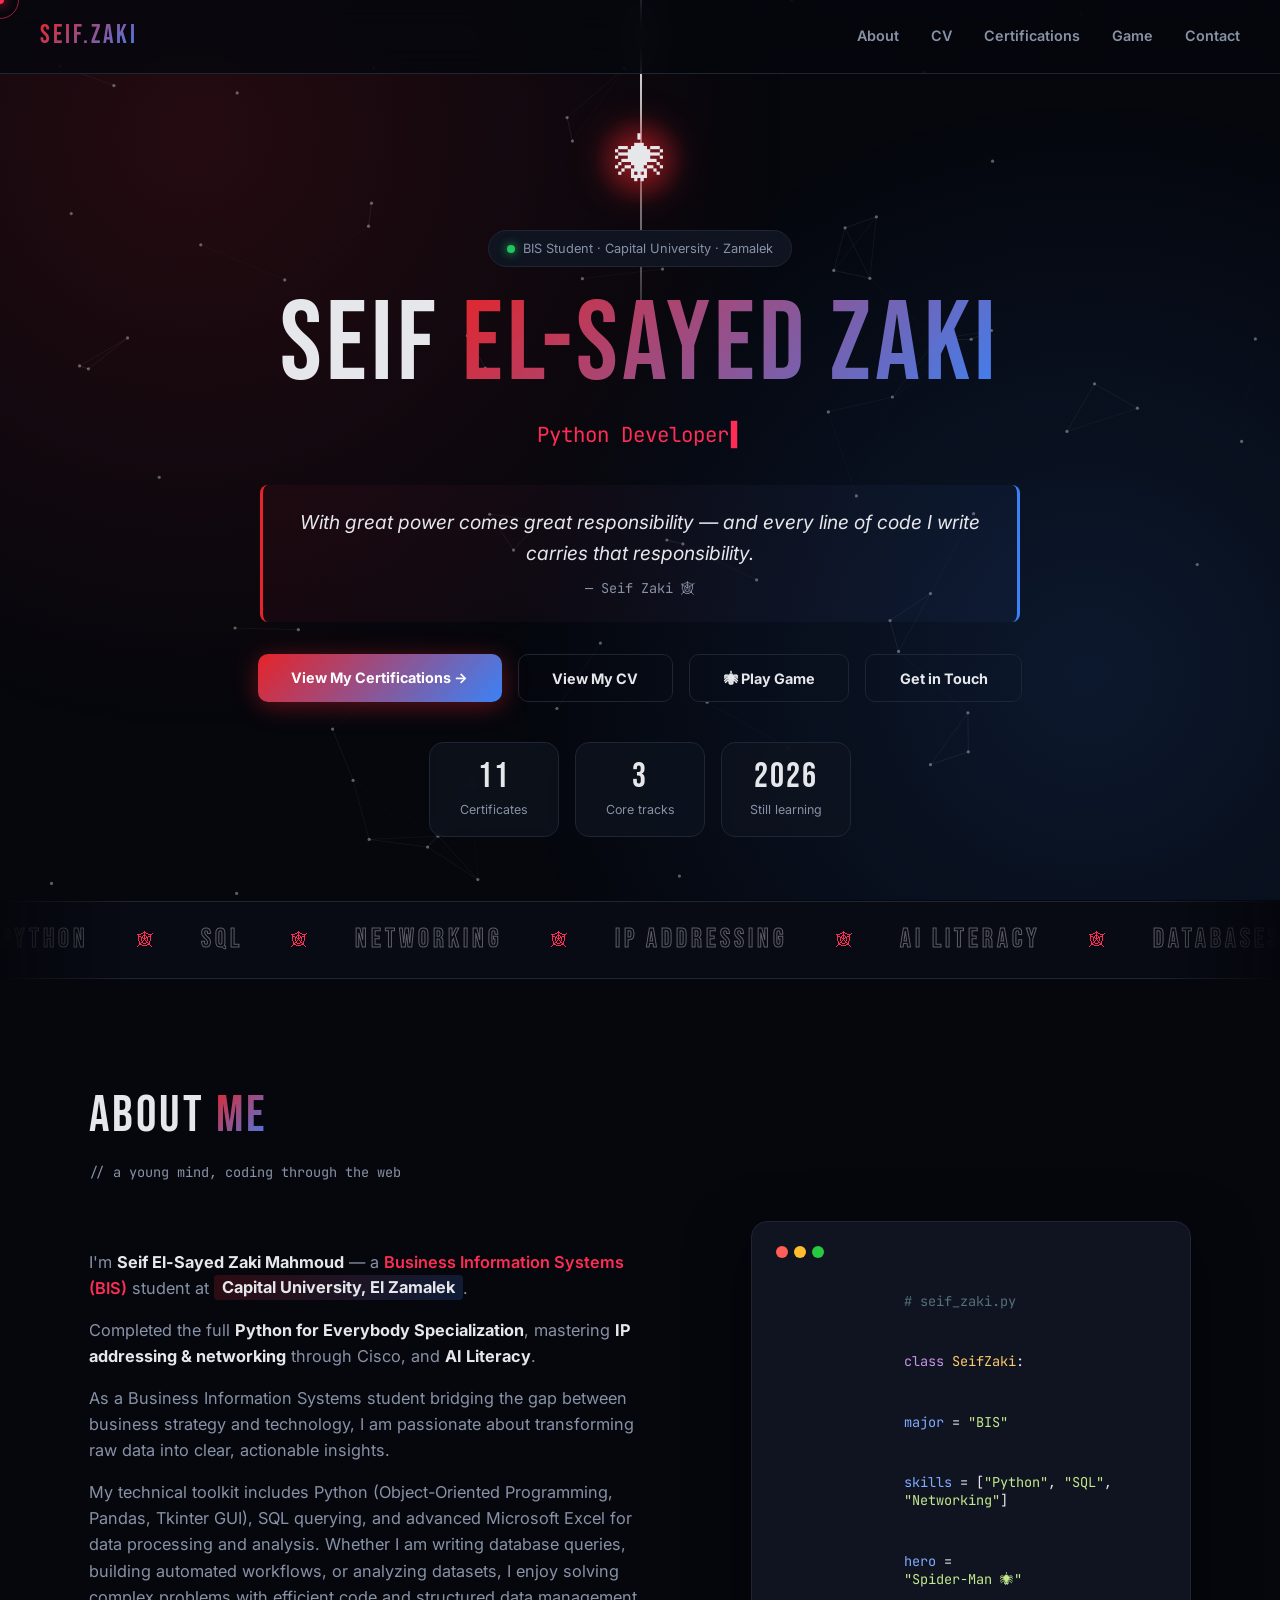
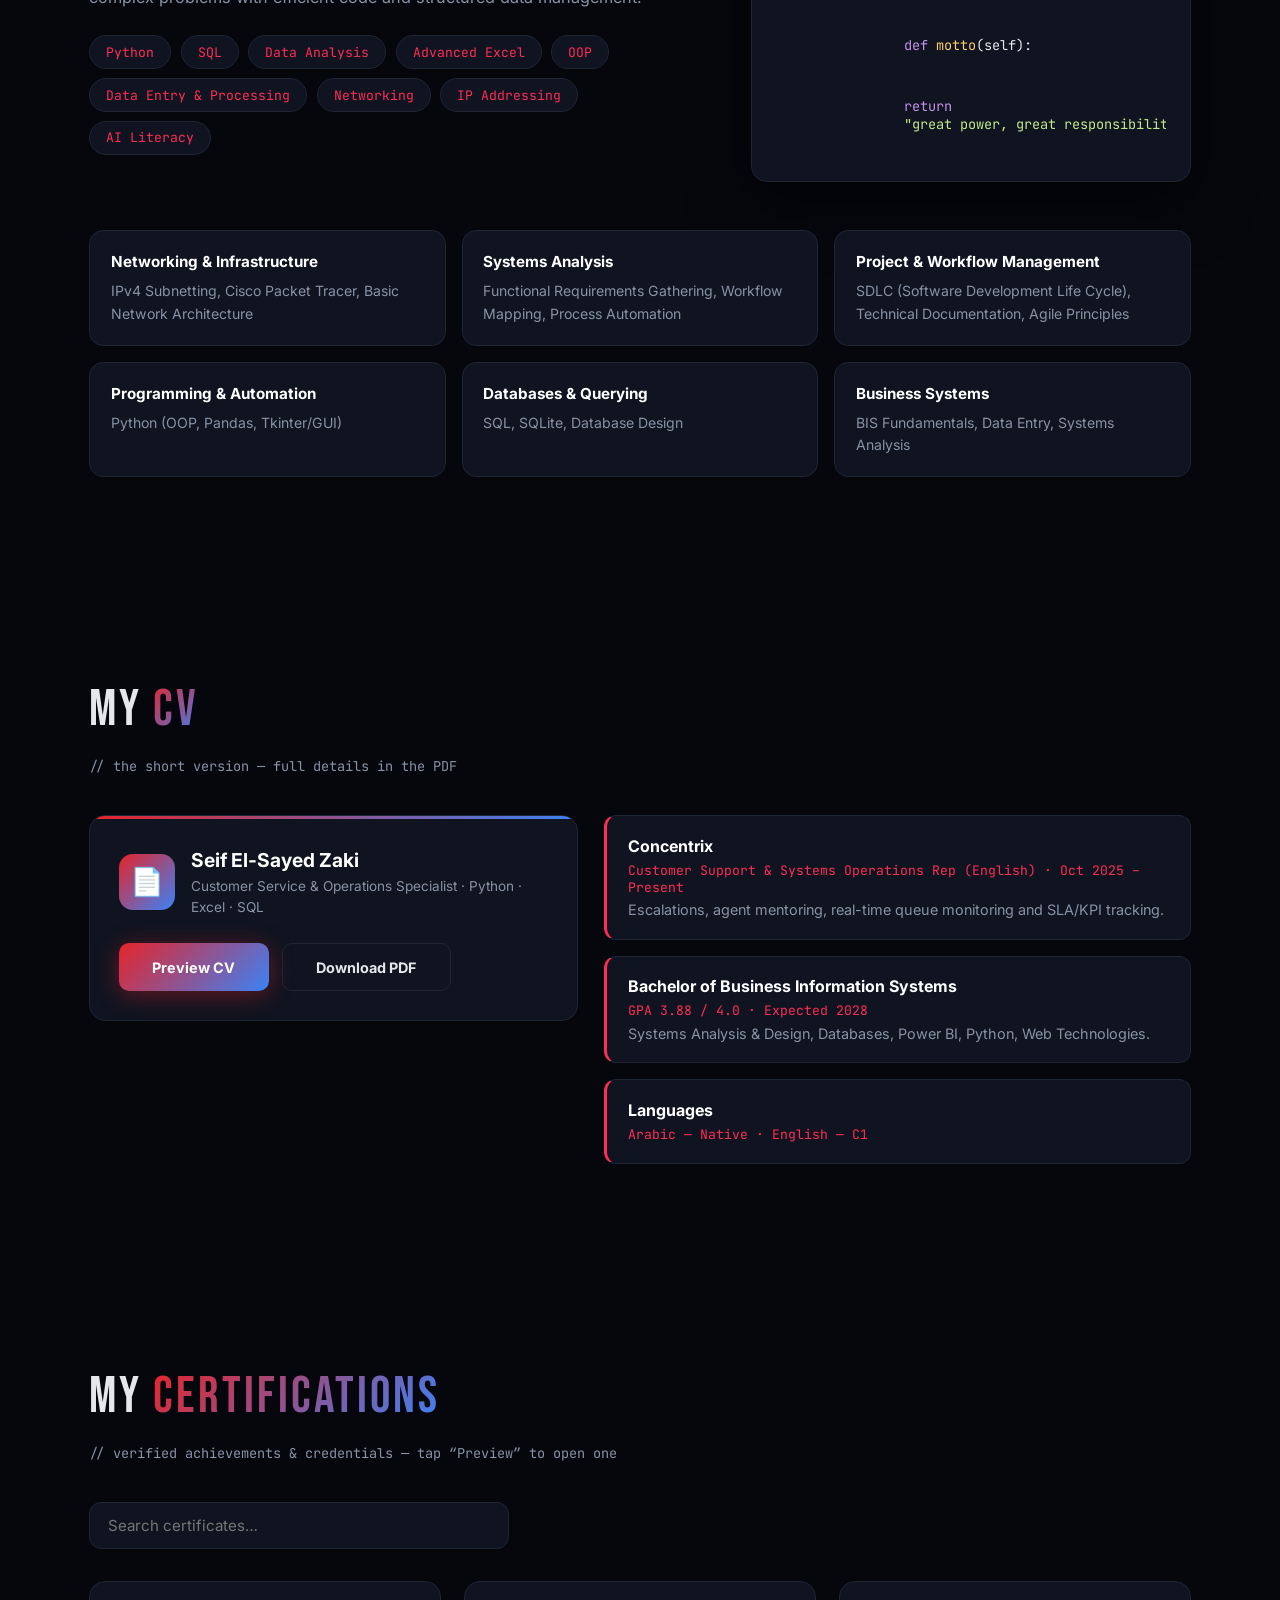
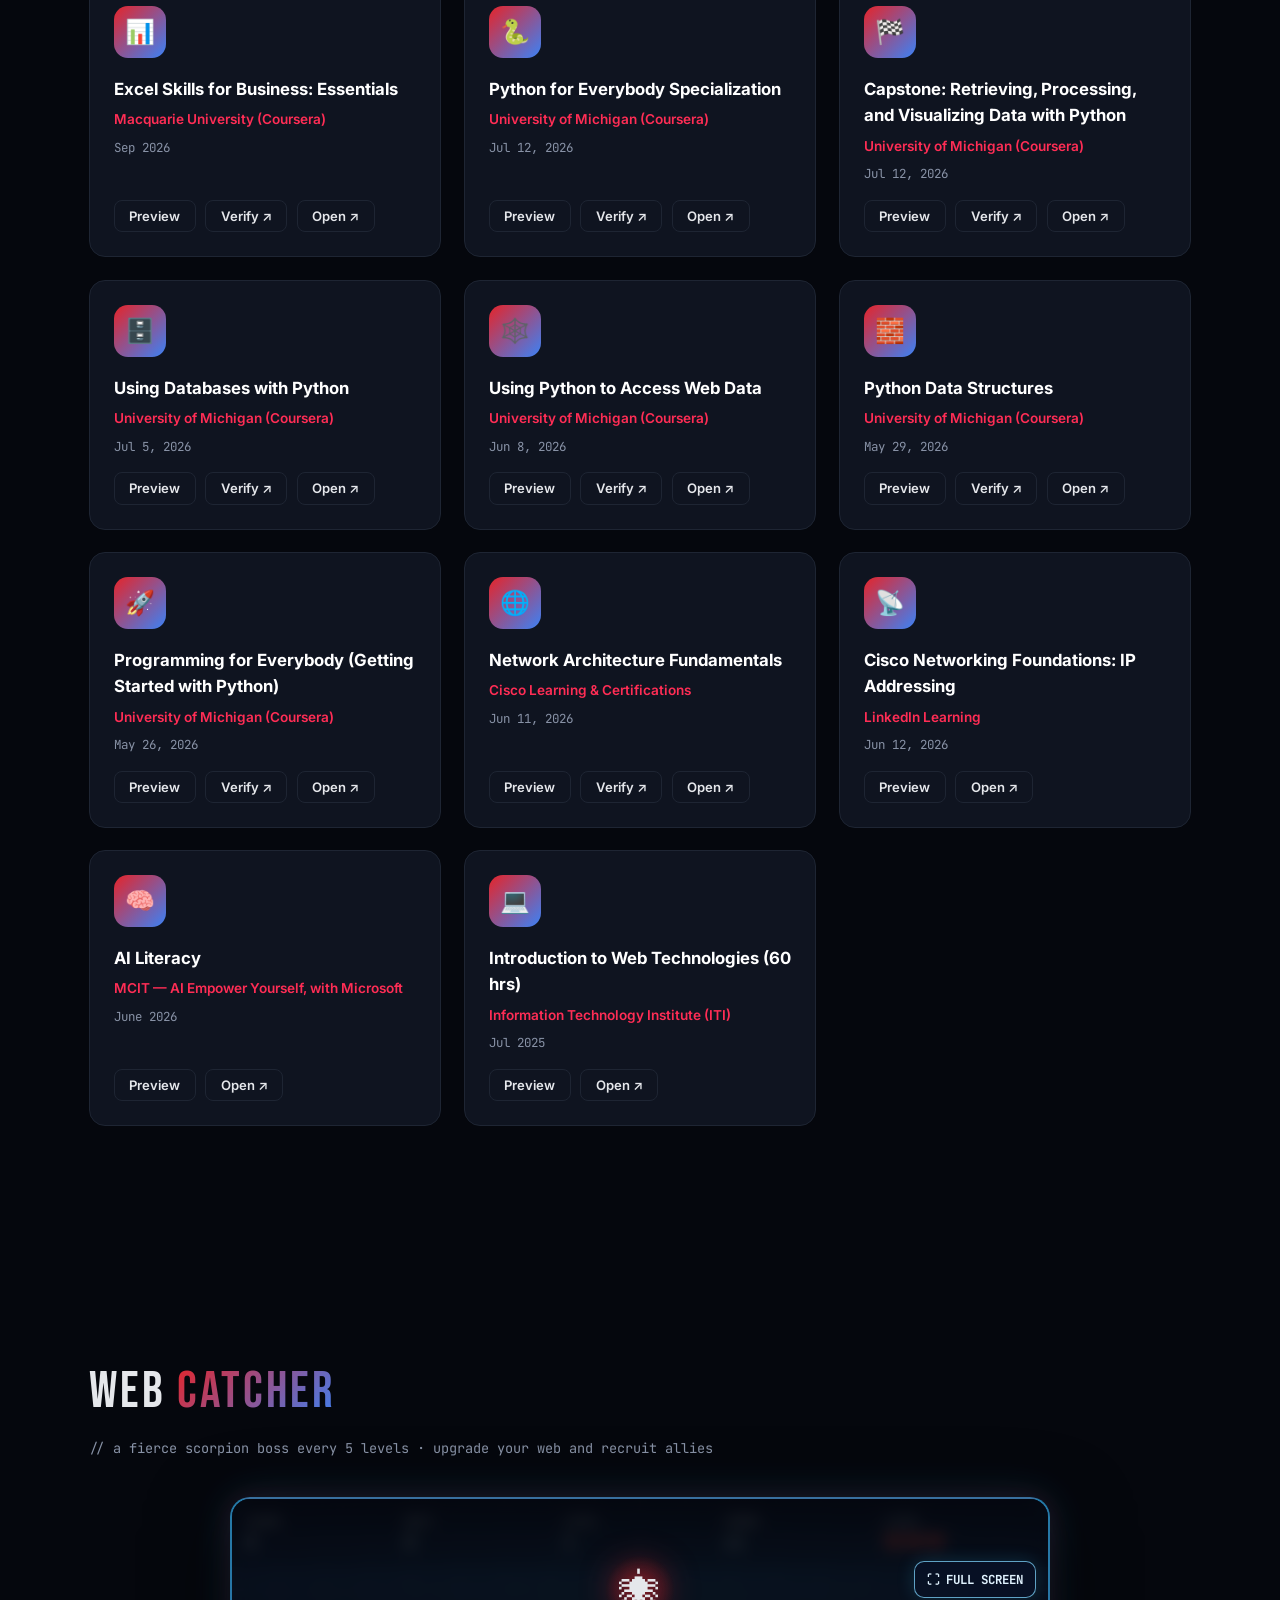
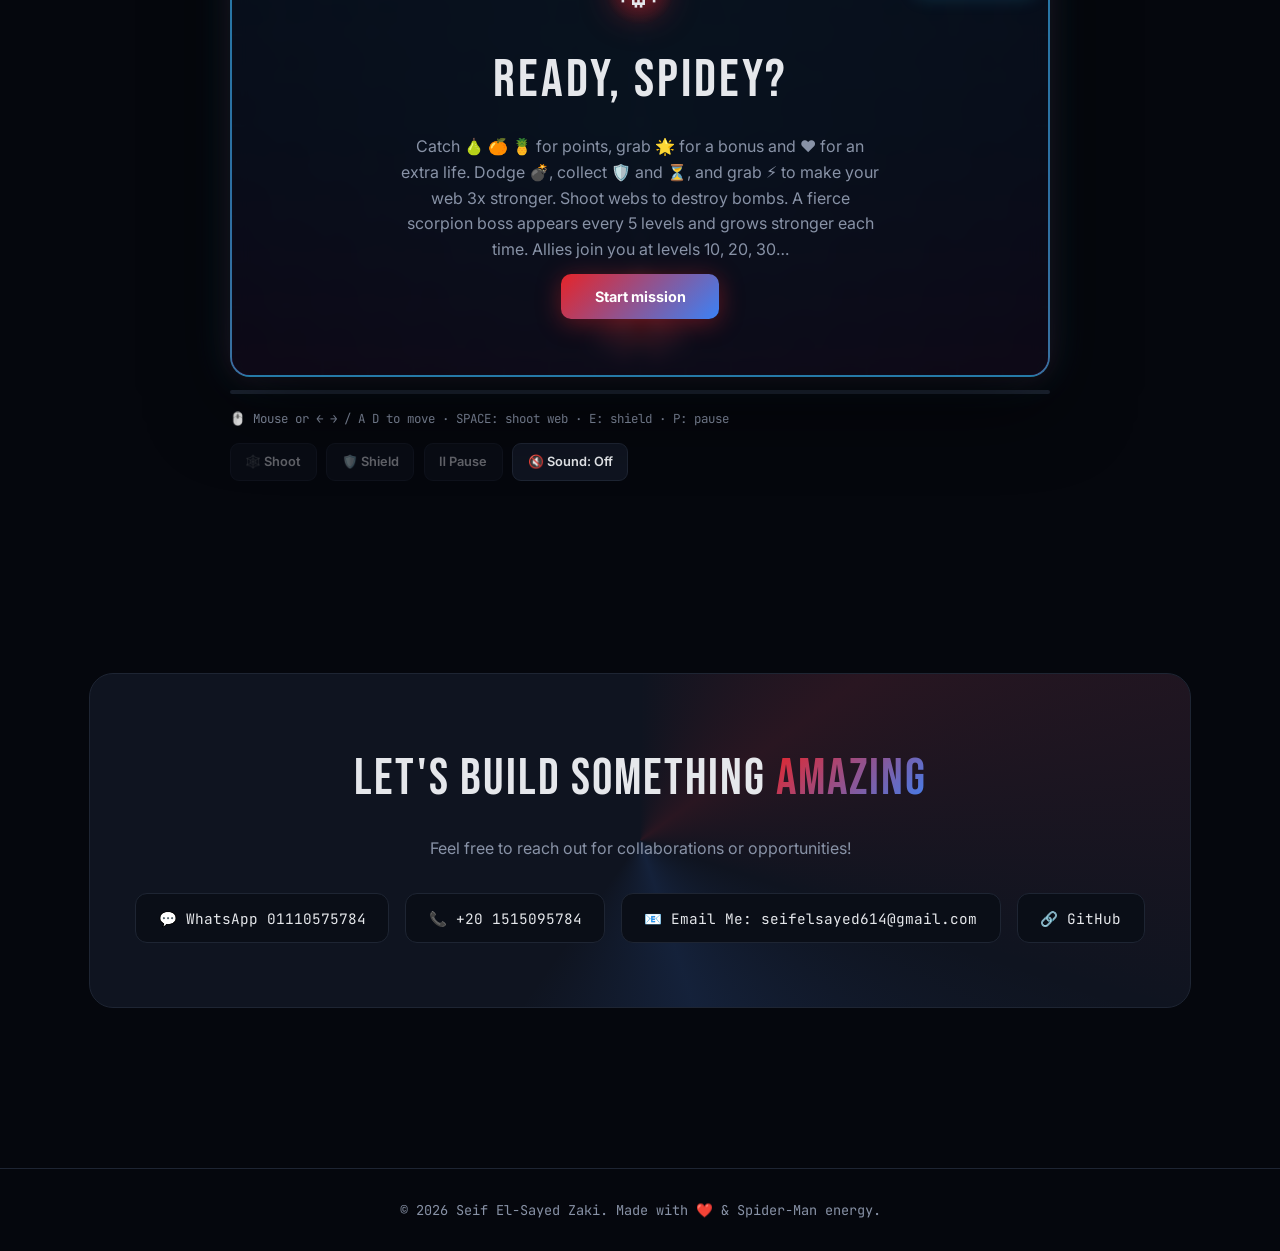
==== index.html @ afd1d849 "Add files via upload" ====
<!doctype html>
<html lang="en">
  <head>
    <meta charset="UTF-8" />
    <meta
      name="viewport"
      content="width=device-width, initial-scale=1, viewport-fit=cover"
    />
    <meta name="theme-color" content="#05070d" />
    <title>Seif Zaki — BIS Student | Python Developer | Spider-Man Fan</title>
    <meta
      name="description"
      content="Portfolio of Seif El-Sayed Zaki: Python, databases, networking and AI literacy."
    />
    <meta property="og:title" content="Seif El-Sayed Zaki — Portfolio" />
    <meta
      property="og:description"
      content="BIS student, Python developer and Spider-Man fan. Certificates, CV and a small web game."
    />
    <meta property="og:type" content="website" />
    <link
      rel="icon"
      href="data:image/svg+xml,%3Csvg xmlns='http://www.w3.org/2000/svg' viewBox='0 0 100 100'%3E%3Ctext y='.9em' font-size='90'%3E🕷️%3C/text%3E%3C/svg%3E"
    />

    <link rel="preconnect" href="https://fonts.googleapis.com" />
    <link rel="preconnect" href="https://fonts.gstatic.com" crossorigin />
    <link
      href="https://fonts.googleapis.com/css2?family=Inter:wght@300;400;600;800&family=JetBrains+Mono:wght@400;600&family=Bebas+Neue&display=swap"
      rel="stylesheet"
    />
    <link rel="stylesheet" href="style.css" />
  </head>
  <body>
    <div id="progress"></div>
    <div class="sense" id="sense"></div>
    <div class="cur-dot" id="curDot"></div>
    <div class="cur-ring" id="curRing"></div>
    <canvas id="shots" aria-hidden="true"></canvas>
    <canvas id="web" aria-hidden="true"></canvas>

    <nav id="nav">
      <a href="#home" class="logo">SEIF.ZAKI</a>
      <button
        class="nav-toggle"
        id="navToggle"
        type="button"
        aria-label="Open menu"
        aria-expanded="false"
        aria-controls="navLinks"
      >
        <span></span><span></span><span></span>
      </button>
      <ul id="navLinks">
        <li><a href="#about">About</a></li>
        <li><a href="#cv">CV</a></li>
        <li><a href="#certs">Certifications</a></li>
        <li><a href="#game">Game</a></li>
        <li><a href="#contact">Contact</a></li>
      </ul>
    </nav>

    <header class="hero" id="home">
      <div class="strand"></div>
      <div class="emblem" id="heroEmblem" aria-hidden="true">🕷</div>
      <div class="badge">
        <span class="dot"></span> BIS Student · Capital University · Zamalek
      </div>
      <h1>
        <span class="name">SEIF</span> <span class="grad">EL-SAYED ZAKI</span>
      </h1>
      <div
        class="typing"
        id="typing"
        aria-label="Python Developer, BIS Student, Networking Enthusiast, Spider-Man Fan"
      ></div>
      <div class="quote-box">
        <p>
          With great power comes great responsibility — and every line of code I
          write carries that responsibility.
        </p>
        <div class="author">— Seif Zaki 🕸</div>
      </div>
      <div class="cta-group">
        <a href="#certs" class="btn btn-primary">View My Certifications →</a>
        <a href="#cv" class="btn btn-ghost">View My CV</a>
        <a href="#game" class="btn btn-ghost">🕷 Play Game</a>
        <a href="#contact" class="btn btn-ghost">Get in Touch</a>
      </div>
      <div class="stats">
        <div class="stat">
          <b data-count="0" id="certCount">0</b><span>Certificates</span>
        </div>
        <div class="stat"><b data-count="3">0</b><span>Core tracks</span></div>
        <div class="stat">
          <b data-count="2026">0</b><span>Still learning</span>
        </div>
      </div>
    </header>

    <div class="marquee" aria-hidden="true">
      <div class="track" id="track"></div>
    </div>

    <section id="about">
      <div class="reveal">
        <h2 class="section-title">About <span class="grad">Me</span></h2>
        <p class="section-sub">// a young mind, coding through the web</p>

        <div class="about-grid">
          <div class="about-text">
            <p>
              I'm <strong>Seif El-Sayed Zaki Mahmoud</strong> — a
              <span class="highlight">Business Information Systems (BIS)</span>
              student at
              <span class="uni">Capital University, El Zamalek</span>.
            </p>
            <p>
              Completed the full
              <strong>Python for Everybody Specialization</strong>, mastering
              <strong>IP addressing &amp; networking</strong> through Cisco, and
              <strong>AI Literacy</strong>.
            </p>
            <p>
              As a Business Information Systems student bridging the gap between
              business strategy and technology, I am passionate about
              transforming raw data into clear, actionable insights.
            </p>
            <p>
              My technical toolkit includes Python (Object-Oriented Programming,
              Pandas, Tkinter GUI), SQL querying, and advanced Microsoft Excel
              for data processing and analysis. Whether I am writing database
              queries, building automated workflows, or analyzing datasets, I
              enjoy solving complex problems with efficient code and structured
              data management.
            </p>
            <div class="skills">
              <span class="skill">Python</span>
              <span class="skill">SQL</span>
              <span class="skill">Data Analysis</span>
              <span class="skill">Advanced Excel</span>
              <span class="skill">OOP</span>
              <span class="skill">Data Entry &amp; Processing</span>
              <span class="skill">Networking</span>
              <span class="skill">IP Addressing</span>
              <span class="skill">AI Literacy</span>
            </div>
          </div>

          <div>
            <div class="code-card" id="tilt">
              <div class="code-dots">
                <span></span><span></span><span></span>
              </div>
              <div class="code-line">
                <span class="cm"># seif_zaki.py</span>
              </div>
              <div class="code-line">
                <span class="kw">class</span> <span class="fn">SeifZaki</span>:
              </div>
              <div class="code-line">
                <span class="var">major</span> = <span class="str">"BIS"</span>
              </div>
              <div class="code-line">
                <span class="var">skills</span> = [<span class="str"
                  >"Python"</span
                >, <span class="str">"SQL"</span>,
                <span class="str">"Networking"</span>]
              </div>
              <div class="code-line">
                <span class="var">hero</span> =
                <span class="str">"Spider-Man 🕷"</span>
              </div>
              <div class="code-line"></div>
              <div class="code-line">
                <span class="kw">def</span> <span class="fn">motto</span>(self):
              </div>
              <div class="code-line">
                <span class="kw">return</span>
                <span class="str">"great power, great responsibility"</span>
              </div>
            </div>
          </div>
        </div>

        <div class="skill-groups">
          <div class="skill-group">
            <h3>Networking &amp; Infrastructure</h3>
            <p>
              IPv4 Subnetting, Cisco Packet Tracer, Basic Network Architecture
            </p>
          </div>
          <div class="skill-group">
            <h3>Systems Analysis</h3>
            <p>
              Functional Requirements Gathering, Workflow Mapping, Process
              Automation
            </p>
          </div>
          <div class="skill-group">
            <h3>Project &amp; Workflow Management</h3>
            <p>
              SDLC (Software Development Life Cycle), Technical Documentation,
              Agile Principles
            </p>
          </div>
          <div class="skill-group">
            <h3>Programming &amp; Automation</h3>
            <p>Python (OOP, Pandas, Tkinter/GUI)</p>
          </div>
          <div class="skill-group">
            <h3>Databases &amp; Querying</h3>
            <p>SQL, SQLite, Database Design</p>
          </div>
          <div class="skill-group">
            <h3>Business Systems</h3>
            <p>BIS Fundamentals, Data Entry, Systems Analysis</p>
          </div>
        </div>
      </div>
    </section>

    <section id="cv">
      <div class="reveal">
        <h2 class="section-title">My <span class="grad">CV</span></h2>
        <p class="section-sub">
          // the short version — full details in the PDF
        </p>
        <div class="cv-grid">
          <div class="cv-card">
            <div class="cv-head">
              <span class="cv-ico">📄</span>
              <div>
                <h3>Seif El-Sayed Zaki</h3>
                <p>
                  Customer Service &amp; Operations Specialist · Python · Excel
                  · SQL
                </p>
              </div>
            </div>
            <div class="cv-actions">
              <button
                class="btn btn-primary"
                type="button"
                data-drive="1G-Sc3h9OS6PIPX37xf4R1WfteKg2YPDD"
                data-title="Seif El-Sayed Zaki — CV"
              >
                Preview CV
              </button>
              <a
                class="btn btn-ghost"
                href="https://drive.google.com/uc?export=download&amp;id=1G-Sc3h9OS6PIPX37xf4R1WfteKg2YPDD"
                rel="noopener"
                >Download PDF</a
              >
            </div>
          </div>
          <div class="cv-list">
            <div class="cv-item">
              <b>Concentrix</b>
              <span
                >Customer Support &amp; Systems Operations Rep (English) · Oct
                2025 – Present</span
              >
              <p>
                Escalations, agent mentoring, real-time queue monitoring and
                SLA/KPI tracking.
              </p>
            </div>
            <div class="cv-item">
              <b>Bachelor of Business Information Systems</b>
              <span>GPA 3.88 / 4.0 · Expected 2028</span>
              <p>
                Systems Analysis &amp; Design, Databases, Power BI, Python, Web
                Technologies.
              </p>
            </div>
            <div class="cv-item">
              <b>Languages</b>
              <span>Arabic — Native · English — C1</span>
            </div>
          </div>
        </div>
      </div>
    </section>

    <section id="certs">
      <div class="reveal">
        <h2 class="section-title">
          My <span class="grad">Certifications</span>
        </h2>
        <p class="section-sub">
          // verified achievements &amp; credentials — tap “Preview” to open one
        </p>
        <input
          class="search"
          id="search"
          type="search"
          placeholder="Search certificates…"
          aria-label="Search certificates"
        />
        <div class="cert-grid" id="certGrid"></div>
        <p class="empty" id="empty" hidden>
          No certificate matches that search.
        </p>
        <div class="more-wrap">
          <button class="btn btn-ghost" id="moreBtn" type="button" hidden>
            Show all certificates
          </button>
        </div>
      </div>
    </section>

    <section id="game">
      <div class="reveal">
        <h2 class="section-title">Web <span class="grad">Catcher</span></h2>
        <p class="section-sub">
          // a fierce scorpion boss every 5 levels · upgrade your web and
          recruit allies
        </p>

        <div class="game-wrap" id="gameWrap">
          <canvas
            id="gameCanvas"
            aria-label="Spider-Man catching game"
          ></canvas>
          <button
            class="game-fullscreen-btn"
            id="gFullscreen"
            type="button"
            aria-label="Toggle fullscreen game"
          >
            ⛶ FULL SCREEN
          </button>

          <div class="hud">
            <span>SCORE <b id="gScore">0</b></span>
            <span>BEST <b id="gBest">0</b></span>
            <span>LEVEL <b id="gLevel">1</b></span>
            <span>COMBO <b id="gCombo">x1</b></span>
            <span>LIVES <b id="gLives">❤️❤️❤️</b></span>
          </div>

          <div class="game-overlay" id="gOverlay">
            <div class="emblem small" aria-hidden="true">🕷</div>
            <h3 id="gTitle">Ready, Spidey?</h3>
            <p id="gMsg">
              Catch 🍐 🍊 🍍 for points, grab 🌟 for a bonus and ❤️ for an extra
              life. Dodge 💣, collect 🛡️ and ⏳, and grab ⚡ to make your web 3x
              stronger. Shoot webs to destroy bombs. A fierce scorpion boss
              appears every 5 levels and grows stronger each time. Allies join
              you at levels 10, 20, 30…
            </p>
            <button class="btn btn-primary" id="gStart" type="button">
              Start mission
            </button>
          </div>
        </div>

        <div class="game-meter" aria-label="Progress to next level">
          <span id="gProgress"></span>
        </div>

        <div class="game-controls">
          <p class="game-hint desktop">
            🖱️ Mouse or ← → / A D to move · SPACE: shoot web · E: shield · P:
            pause
          </p>
          <p class="game-hint touch">
            👆 Drag to move · hold your finger down to shoot webs
          </p>
          <div class="game-actions">
            <button class="game-action" id="gShoot" type="button" disabled>
              🕸️ Shoot
            </button>
            <button class="game-action" id="gShield" type="button" disabled>
              🛡️ Shield
            </button>
            <button class="game-action" id="gPause" type="button" disabled>
              Ⅱ Pause
            </button>
            <button
              class="game-action"
              id="gSound"
              type="button"
              aria-pressed="false"
            >
              🔇 Sound: Off
            </button>
          </div>
        </div>
      </div>
    </section>

    <section id="contact">
      <div class="contact reveal">
        <h2>Let's Build Something <span class="grad">Amazing</span></h2>
        <p>Feel free to reach out for collaborations or opportunities!</p>
        <div class="contact-info">
          <a
            href="https://wa.me/201110575784"
            class="contact-item"
            target="_blank"
            rel="noopener noreferrer"
            >💬 WhatsApp 01110575784</a
          >
          <a href="tel:+201515095784" class="contact-item">📞 +20 1515095784</a>
          <a href="mailto:seifelsayed614@gmail.com" class="contact-item"
            >📧 Email Me: seifelsayed614@gmail.com</a
          >
          <a
            href="https://github.com/seif-zaki-hue"
            target="_blank"
            rel="noopener"
            class="contact-item"
            >🔗 GitHub</a
          >
        </div>
      </div>
    </section>

    <footer>
      <p>© 2026 Seif El-Sayed Zaki. Made with ❤️ &amp; Spider-Man energy.</p>
    </footer>
    <button id="toTop" type="button" aria-label="Back to top">↑</button>

    <!-- popup used for the CV and certificate previews -->
    <div
      class="modal"
      id="modal"
      role="dialog"
      aria-modal="true"
      aria-label="Document preview"
    >
      <div class="modal-box">
        <div class="modal-bar">
          <h4 id="modalTitle"></h4>
          <div>
            <a id="modalOpen" href="#" target="_blank" rel="noopener"
              >Open in Drive</a
            >
            <button id="modalClose" type="button">Close ✕</button>
          </div>
        </div>
        <iframe id="modalFrame" title="Document preview"></iframe>
      </div>
    </div>

    <script src="certificates.js"></script>
    <script src="main.js"></script>
    <script src="game.js"></script>
  </body>
</html>
---- style.css ----
/* Seif Zaki portfolio styles */

:root {
  --bg: #05070d;
  --bg-2: #0a0e17;
  --card: #0f1420;
  --border: #1e2533;
  --text: #e5e7eb;
  --muted: #8892a6;
  --red: #e62429;
  --blue: #3b82f6;
  --accent: #ff2d55;
  --gradient: linear-gradient(135deg, #e62429, #3b82f6);
}

* { margin: 0; padding: 0; box-sizing: border-box; }

/* the hidden attribute loses against any display: rule, so force it */
[hidden] { display: none !important; }

html {
  scroll-behavior: smooth;
  scroll-padding-top: 80px;
  -webkit-text-size-adjust: 100%;
}

body {
  font-family: 'Inter', system-ui, sans-serif;
  background: var(--bg);
  color: var(--text);
  line-height: 1.6;
  overflow-x: hidden;
}
body.no-scroll { overflow: hidden; }

a:focus-visible, button:focus-visible, input:focus-visible {
  outline: 2px solid var(--accent);
  outline-offset: 3px;
}

/* ---------- background ---------- */
body::before {
  content: '';
  position: fixed;
  inset: 0;
  z-index: -3;
  background:
    radial-gradient(circle at 15% 15%, rgba(230,36,41,.14), transparent 45%),
    radial-gradient(circle at 85% 75%, rgba(59,130,246,.14), transparent 45%);
}
#web { position: fixed; inset: 0; z-index: -2; width: 100%; height: 100%; }

#progress {
  position: fixed; top: 0; left: 0;
  height: 3px; width: 0;
  background: var(--gradient);
  box-shadow: 0 0 12px var(--accent);
  z-index: 200;
}

/* ---------- navigation ---------- */
nav {
  position: fixed; top: 0; width: 100%;
  padding: 1rem 2.5rem;
  padding-top: calc(1rem + env(safe-area-inset-top, 0px));
  display: flex; justify-content: space-between; align-items: center;
  background: rgba(5,7,13,.78);
  -webkit-backdrop-filter: blur(16px);
  backdrop-filter: blur(16px);
  border-bottom: 1px solid var(--border);
  z-index: 100;
}
.logo {
  font-family: 'Bebas Neue', sans-serif;
  font-size: 1.6rem; letter-spacing: 3px;
  text-decoration: none;
  background: var(--gradient);
  -webkit-background-clip: text; background-clip: text;
  -webkit-text-fill-color: transparent;
}
nav ul { display: flex; gap: 2rem; list-style: none; }
nav ul a {
  position: relative;
  padding: .2rem 0;
  color: var(--muted);
  text-decoration: none;
  font-size: .9rem; font-weight: 600;
  transition: color .3s;
}
nav ul a::after {
  content: '';
  position: absolute; left: 0; bottom: -2px;
  height: 2px; width: 0;
  background: var(--gradient);
  transition: width .3s;
}
nav ul a:hover, nav ul a.active { color: var(--text); }
nav ul a:hover::after, nav ul a.active::after { width: 100%; }

.nav-toggle {
  display: none;
  flex-direction: column; justify-content: center; gap: 5px;
  width: 42px; height: 42px;
  padding: 0 10px;
  background: transparent;
  border: 1px solid var(--border);
  border-radius: 10px;
  cursor: pointer;
}
.nav-toggle span {
  display: block; height: 2px;
  background: var(--text);
  border-radius: 2px;
  transition: transform .3s, opacity .3s;
}
.nav-toggle[aria-expanded="true"] span:nth-child(1) { transform: translateY(7px) rotate(45deg); }
.nav-toggle[aria-expanded="true"] span:nth-child(2) { opacity: 0; }
.nav-toggle[aria-expanded="true"] span:nth-child(3) { transform: translateY(-7px) rotate(-45deg); }

/* ---------- hero ---------- */
.hero {
  min-height: 100vh;
  min-height: 100svh;
  display: flex; flex-direction: column;
  justify-content: center; align-items: center;
  text-align: center;
  padding: 7rem 1.5rem 4rem;
  position: relative;
}
.strand {
  position: absolute; top: 0; left: 50%;
  width: 2px; height: 0;
  background: linear-gradient(#fff, rgba(255,255,255,.2));
  animation: drop 1.4s cubic-bezier(.2,.8,.2,1) .2s forwards;
  z-index: -1;
}
@keyframes drop { to { height: calc(50% - 150px); } }

.emblem {
  width: 96px; height: 96px;
  margin-bottom: 1.4rem;
  display: grid; place-items: center;
  border-radius: 50%;
  font-size: 3.2rem;
  background: radial-gradient(circle, rgba(230,36,41,.3), transparent 70%);
  filter: drop-shadow(0 0 18px var(--red));
  transform-origin: top center;
  animation: pulse 3s ease-in-out infinite, sway 5s ease-in-out infinite;
}
.emblem.small { width: 70px; height: 70px; margin: 0; font-size: 2.6rem; }
@keyframes pulse {
  0%, 100% { box-shadow: 0 0 30px rgba(230,36,41,.4); }
  50% { box-shadow: 0 0 60px rgba(230,36,41,.75); }
}
@keyframes sway { 0%, 100% { rotate: -4deg; } 50% { rotate: 4deg; } }

.badge {
  display: inline-flex; align-items: center; gap: .5rem;
  padding: .45rem 1.1rem;
  margin-bottom: 1.4rem;
  border: 1px solid var(--border);
  border-radius: 999px;
  background: var(--card);
  color: var(--muted);
  font-size: .8rem;
}
.dot {
  width: 8px; height: 8px; border-radius: 50%;
  background: #22c55e;
  box-shadow: 0 0 10px #22c55e;
  animation: blink 2s infinite;
}
@keyframes blink { 50% { opacity: .35; } }

h1 {
  font-family: 'Bebas Neue', sans-serif;
  font-weight: 400;
  font-size: clamp(2.3rem, 9.5vw, 7rem);
  line-height: 1;
  letter-spacing: 4px;
  margin-bottom: 1rem;
}
h1 .name { display: inline-block; }
h1 .grad { white-space: nowrap; }      /* keep EL-SAYED ZAKI on one line */
.grad {
  background: var(--gradient);
  -webkit-background-clip: text; background-clip: text;
  -webkit-text-fill-color: transparent;
}
h1:hover .name, h1:hover .grad { animation: glitch .5s steps(2) 1; }
@keyframes glitch {
  20% { transform: translate(-3px, 2px); text-shadow: 3px 0 #3b82f6, -3px 0 #e62429; }
  40% { transform: translate(3px, -2px); }
  60% { transform: translate(-2px, -1px); text-shadow: -3px 0 #3b82f6, 3px 0 #e62429; }
  100% { transform: none; }
}

.typing {
  min-height: 2em;
  margin-bottom: 1.6rem;
  font-family: 'JetBrains Mono', monospace;
  font-size: clamp(.95rem, 2vw, 1.3rem);
  color: var(--accent);
}
.typing::after { content: '▌'; margin-left: 2px; animation: blink 1s steps(1) infinite; }

.quote-box {
  max-width: 760px;
  margin-bottom: 2rem;
  padding: 1.4rem 2rem;
  border-left: 3px solid var(--red);
  border-right: 3px solid var(--blue);
  border-radius: 8px;
  background: linear-gradient(90deg, rgba(230,36,41,.06), rgba(59,130,246,.06));
}
.quote-box p { font-style: italic; font-size: clamp(1rem, 2vw, 1.2rem); }
.quote-box .author {
  margin-top: .6rem;
  color: var(--muted);
  font-size: .85rem;
  font-family: 'JetBrains Mono', monospace;
}

.cta-group {
  display: flex; flex-wrap: wrap; justify-content: center; gap: 1rem;
  margin-bottom: 2.5rem;
}
.btn {
  padding: .9rem 2.1rem;
  border: none;
  border-radius: 10px;
  font: 700 .9rem 'Inter', sans-serif;
  text-decoration: none;
  cursor: pointer;
  transition: transform .25s, box-shadow .25s, border-color .25s;
}
.btn:hover { transform: translateY(-3px); }
.btn-primary {
  position: relative; overflow: hidden;
  background: var(--gradient);
  color: #fff;
  box-shadow: 0 4px 25px rgba(230,36,41,.4);
}
.btn-primary:hover { box-shadow: 0 8px 35px rgba(230,36,41,.6); }
.btn-primary::after {
  content: '';
  position: absolute; top: 0; left: -120%;
  width: 60%; height: 100%;
  background: linear-gradient(100deg, transparent, rgba(255,255,255,.35), transparent);
  animation: shine 3.5s infinite;
}
@keyframes shine { to { left: 160%; } }
.btn-ghost { background: transparent; color: var(--text); border: 1px solid var(--border); }
.btn-ghost:hover { border-color: var(--blue); }

.stats { display: flex; flex-wrap: wrap; justify-content: center; gap: 1rem; }
.stat {
  min-width: 130px;
  padding: .9rem 1.4rem;
  background: rgba(15,20,32,.7);
  border: 1px solid var(--border);
  border-radius: 14px;
  -webkit-backdrop-filter: blur(6px);
  backdrop-filter: blur(6px);
}
.stat b {
  display: block;
  font: 400 2.2rem/1.1 'Bebas Neue', sans-serif;
  letter-spacing: 2px;
}
.stat span { color: var(--muted); font-size: .78rem; }

/* skills ticker under the hero */
.marquee {
  overflow: hidden;
  padding: 1rem 0;
  border-block: 1px solid var(--border);
  background: rgba(10,14,23,.7);
  -webkit-mask-image: linear-gradient(90deg, transparent, #000 10%, #000 90%, transparent);
  mask-image: linear-gradient(90deg, transparent, #000 10%, #000 90%, transparent);
}
.track { display: flex; gap: 3rem; width: max-content; animation: scroll 28s linear infinite; }
.marquee:hover .track { animation-play-state: paused; }
.track span {
  font-family: 'Bebas Neue', sans-serif;
  font-size: 1.7rem; letter-spacing: 4px;
  color: transparent;
  -webkit-text-stroke: 1px rgba(255,255,255,.35);
  white-space: nowrap;
  transition: color .3s, -webkit-text-stroke-color .3s;
}
.track span:hover { color: var(--accent); -webkit-text-stroke: 1px var(--accent); }
.track i { align-self: center; color: var(--accent); font-style: normal; }
@keyframes scroll { to { transform: translateX(-50%); } }

/* ---------- sections ---------- */
section { max-width: 1150px; margin: 0 auto; padding: 6rem 1.5rem; }
.section-title {
  margin-bottom: .4rem;
  font-family: 'Bebas Neue', sans-serif;
  font-weight: 400;
  font-size: clamp(2.2rem, 4.5vw, 3.2rem);
  letter-spacing: 3px;
}
.section-sub {
  margin-bottom: 2.5rem;
  color: var(--muted);
  font: .85rem 'JetBrains Mono', monospace;
}
.reveal { opacity: 0; transform: translateY(28px); transition: opacity .7s, transform .7s; }
.reveal.in { opacity: 1; transform: none; }

/* about */
.about-grid { display: grid; grid-template-columns: 1.2fr 1fr; gap: 3rem; align-items: center; }
.about-grid > * { min-width: 0; }   /* lets the code card shrink instead of stretching the page */
.about-text p { margin-bottom: 1rem; color: var(--muted); font-size: 1.02rem; }
.about-text strong { color: var(--text); }
.highlight { color: var(--accent); font-weight: 600; }
.uni {
  padding: .15rem .5rem;
  border-radius: 4px;
  color: var(--text); font-weight: 700;
  background: linear-gradient(135deg, rgba(230,36,41,.18), rgba(59,130,246,.18));
}
.skills { display: flex; flex-wrap: wrap; gap: .6rem; margin-top: 1.6rem; }
.skill {
  padding: .45rem 1rem;
  background: var(--card);
  border: 1px solid var(--border);
  border-radius: 999px;
  color: var(--accent);
  font: .82rem 'JetBrains Mono', monospace;
  cursor: default;
  transition: all .25s;
}
.skill:hover { background: var(--accent); border-color: var(--accent); color: #fff; transform: translateY(-3px) rotate(-2deg); }

.skill-groups {
  display: grid;
  grid-template-columns: repeat(auto-fit, minmax(min(100%, 300px), 1fr));
  gap: 1rem;
  margin-top: 3rem;
}
.skill-group {
  padding: 1.2rem 1.3rem;
  background: var(--card);
  border: 1px solid var(--border);
  border-radius: 14px;
  transition: border-color .25s, transform .25s;
}
.skill-group:hover { border-color: rgba(230,36,41,.5); transform: translateY(-4px); }
.skill-group h3 { margin-bottom: .35rem; color: #fff; font-size: .95rem; }
.skill-group p { color: var(--muted); font-size: .88rem; }

.code-card {
  width: 100%; max-width: 440px;
  margin-left: auto;
  padding: 1.5rem;
  background: var(--card);
  border: 1px solid var(--border);
  border-radius: 16px;
  font: .85rem 'JetBrains Mono', monospace;
  box-shadow: 0 20px 60px rgba(0,0,0,.6);
  transition: transform .15s;
}
.code-dots { display: flex; gap: 6px; margin-bottom: 1rem; }
.code-dots span { width: 12px; height: 12px; border-radius: 50%; }
.code-dots span:nth-child(1) { background: #ff5f56; }
.code-dots span:nth-child(2) { background: #ffbd2e; }
.code-dots span:nth-child(3) { background: #27c93f; }
.code-line { margin-bottom: .4rem; white-space: pre; overflow-x: auto; }
.kw { color: #c792ea; } .var { color: #82aaff; } .str { color: #c3e88d; }
.fn { color: #ffcb6b; } .cm { color: #546e7a; }

/* cv */
.cv-grid { display: grid; grid-template-columns: 1fr 1.2fr; gap: 1.6rem; align-items: start; }
.cv-card {
  position: relative; overflow: hidden;
  padding: 1.8rem;
  background: var(--card);
  border: 1px solid var(--border);
  border-radius: 16px;
}
.cv-card::before {
  content: '';
  position: absolute; inset: 0 0 auto 0;
  height: 3px;
  background: var(--gradient);
}
.cv-head { display: flex; align-items: center; gap: 1rem; margin-bottom: 1.5rem; }
.cv-ico {
  flex-shrink: 0;
  width: 56px; height: 56px;
  display: grid; place-items: center;
  border-radius: 14px;
  background: var(--gradient);
  font-size: 1.7rem;
  animation: sway 5s ease-in-out infinite;
}
.cv-head h3 { color: #fff; font-size: 1.2rem; }
.cv-head p { color: var(--muted); font-size: .85rem; }
.cv-actions { display: flex; flex-wrap: wrap; gap: .8rem; }
.cv-list { display: grid; gap: 1rem; }
.cv-item {
  padding: 1.1rem 1.3rem;
  background: var(--card);
  border: 1px solid var(--border);
  border-left: 3px solid var(--accent);
  border-radius: 12px;
  transition: transform .25s, border-color .25s;
}
.cv-item:hover { transform: translateX(6px); border-left-color: var(--blue); }
.cv-item b { display: block; color: #fff; }
.cv-item span {
  display: block;
  margin: .15rem 0;
  color: var(--accent);
  font: .82rem 'JetBrains Mono', monospace;
}
.cv-item p { color: var(--muted); font-size: .9rem; }

/* certificates */
.search {
  display: block; width: 100%; max-width: 420px;
  margin-bottom: 2rem;
  padding: .8rem 1.1rem;
  background: var(--card);
  border: 1px solid var(--border);
  border-radius: 12px;
  color: var(--text);
  font: 400 .95rem 'Inter', sans-serif;
  transition: border-color .25s, box-shadow .25s;
}
.search:focus { outline: none; border-color: var(--accent); box-shadow: 0 0 0 3px rgba(255,45,85,.15); }
.empty { margin-top: 1rem; color: var(--muted); font: .9rem 'JetBrains Mono', monospace; }

.cert-grid {
  display: grid;
  grid-template-columns: repeat(auto-fill, minmax(min(100%, 290px), 1fr));
  gap: 1.4rem;
}
.cert-card {
  position: relative; overflow: hidden;
  display: flex; flex-direction: column;
  padding: 1.5rem;
  background: var(--card);
  border: 1px solid var(--border);
  border-radius: 16px;
  will-change: transform;
  transition: transform .2s, border-color .3s, box-shadow .3s;
}
.cert-card::before {
  content: '';
  position: absolute; inset: 0;
  background: radial-gradient(260px circle at var(--mx, 50%) var(--my, 0%), rgba(255,45,85,.14), transparent 60%);
  opacity: 0;
  transition: opacity .3s;
  pointer-events: none;
}
.cert-card:hover { border-color: rgba(230,36,41,.5); box-shadow: 0 25px 50px rgba(0,0,0,.6); }
.cert-card:hover::before { opacity: 1; }
.cert-card.pop { animation: cardIn .55s cubic-bezier(.2,.9,.3,1.2) both; }
@keyframes cardIn { from { opacity: 0; transform: translateY(30px) scale(.92); } }
.cert-icon {
  width: 52px; height: 52px;
  display: grid; place-items: center;
  margin-bottom: 1.1rem;
  border-radius: 14px;
  background: var(--gradient);
  font-size: 1.5rem;
  transition: transform .35s;
}
.cert-card:hover .cert-icon { transform: rotate(-10deg) scale(1.15); }
.cert-card h3 { margin-bottom: .4rem; color: #fff; font-size: 1.05rem; }
.issuer { margin-bottom: .5rem; color: var(--accent); font-size: .85rem; font-weight: 600; }
.date { color: var(--muted); font: .78rem 'JetBrains Mono', monospace; }
.cert-actions { display: flex; flex-wrap: wrap; gap: .6rem; margin-top: auto; padding-top: 1.1rem; }
.cert-actions a, .cert-actions button {
  padding: .45rem .9rem;
  background: transparent;
  border: 1px solid var(--border);
  border-radius: 8px;
  color: var(--text);
  font: 600 .82rem 'Inter', sans-serif;
  text-decoration: none;
  cursor: pointer;
  transition: all .25s;
}
.cert-actions a:hover, .cert-actions button:hover { border-color: var(--accent); color: var(--accent); }
.more-wrap { margin-top: 2rem; text-align: center; }

/* certificate / cv preview popup */
.modal {
  position: fixed; inset: 0; z-index: 300;
  display: none; align-items: center; justify-content: center;
  padding: 1.5rem;
  background: rgba(0,0,0,.85);
  -webkit-backdrop-filter: blur(6px);
  backdrop-filter: blur(6px);
}
.modal.open { display: flex; }
.modal-box {
  width: min(960px, 100%);
  height: min(86vh, 720px);
  display: flex; flex-direction: column; overflow: hidden;
  background: var(--card);
  border: 1px solid var(--border);
  border-radius: 16px;
  animation: pop .3s;
}
@keyframes pop { from { transform: scale(.94); opacity: 0; } }
.modal-bar {
  display: flex; justify-content: space-between; align-items: center; gap: 1rem;
  padding: .8rem 1.2rem;
  border-bottom: 1px solid var(--border);
}
.modal-bar h4 { overflow: hidden; text-overflow: ellipsis; white-space: nowrap; font-size: .95rem; }
.modal-bar div { display: flex; flex-shrink: 0; gap: .6rem; }
.modal-bar a, .modal-bar button {
  padding: .4rem .8rem;
  background: transparent;
  border: 1px solid var(--border);
  border-radius: 8px;
  color: var(--text);
  font: 600 .8rem 'Inter', sans-serif;
  text-decoration: none;
  cursor: pointer;
}
.modal iframe { flex: 1; border: 0; background: #fff; }

/* ---------- web catcher game ---------- */
.game-wrap {
  position: relative; overflow: hidden;
  max-width: 820px;
  margin: 0 auto;
  background: linear-gradient(180deg, #102746, #21103a 60%, #3b1234);
  border: 2px solid rgba(56,189,248,.55);
  border-radius: 20px;
  box-shadow: 0 24px 80px rgba(0,0,0,.65), 0 0 42px rgba(56,189,248,.18), 0 0 24px rgba(255,45,85,.12);
  touch-action: pan-y;          /* page can still scroll while the game isn't running */
}
.game-wrap.playing { touch-action: none; }
#gameCanvas { display: block; width: 100%; height: auto; aspect-ratio: 12 / 7; cursor: none; }

.hud {
  position: absolute; top: 0; left: 0; right: 0;
  display: grid; grid-template-columns: repeat(5, 1fr); gap: .5rem;
  padding: .85rem;
  background: linear-gradient(180deg, rgba(3,10,25,.94), rgba(3,10,25,.25));
  color: #d8efff;
  font: 600 .78rem 'JetBrains Mono', monospace;
  text-shadow: 0 1px 5px #000;
  pointer-events: none;
}
.hud span { display: flex; flex-direction: column; gap: .1rem; }
.hud b { color: #fff; font-size: 1.05rem; text-shadow: 0 0 12px rgba(56,189,248,.5); }

.game-fullscreen-btn {
  position: absolute; right: 12px; top: 62px; z-index: 5;
  padding: .55rem .75rem;
  background: rgba(8,18,38,.88);
  border: 1px solid rgba(125,211,252,.75);
  border-radius: 10px;
  color: #e0f2fe;
  font: 700 .78rem 'JetBrains Mono', monospace;
  cursor: pointer;
  box-shadow: 0 0 18px rgba(56,189,248,.18);
}
.game-fullscreen-btn:hover { background: #164e63; border-color: #67e8f9; }

.game-overlay {
  position: absolute; inset: 0;
  display: flex; flex-direction: column; align-items: center; justify-content: center; gap: .7rem;
  padding: 1.5rem;
  overflow-y: auto;
  text-align: center;
  background: rgba(5,7,13,.82);
  -webkit-backdrop-filter: blur(8px);
  backdrop-filter: blur(8px);
}
.game-overlay h3 {
  font-family: 'Bebas Neue', sans-serif; font-weight: 400;
  font-size: clamp(2rem, 6vw, 3.4rem);
  letter-spacing: 3px;
}
.game-overlay p { max-width: 480px; color: var(--muted); }

.game-meter { max-width: 820px; height: 4px; margin: .8rem auto 0; overflow: hidden; background: var(--border); border-radius: 9px; }
.game-meter span { display: block; height: 100%; width: 0; background: var(--gradient); transition: width .2s; }
.game-controls {
  max-width: 820px;
  margin: 1rem auto 0;
  display: flex; flex-wrap: wrap; align-items: center; justify-content: space-between; gap: 1rem;
}
.game-hint { color: var(--muted); font: .78rem 'JetBrains Mono', monospace; }
.game-hint.touch { display: none; }
.game-actions { display: flex; flex-wrap: wrap; gap: .6rem; }
.game-action {
  padding: .65rem .9rem;
  background: var(--card);
  border: 1px solid var(--border);
  border-radius: 9px;
  color: var(--text);
  font: 600 .8rem 'Inter', sans-serif;
  cursor: pointer;
  transition: .2s;
}
.game-action:hover { border-color: var(--accent); transform: translateY(-2px); }
.game-action:disabled { opacity: .4; cursor: not-allowed; transform: none; }

/* fullscreen mode */
.game-wrap:fullscreen {
  width: 100vw; height: 100vh; max-width: none;
  margin: 0;
  display: flex; align-items: center; justify-content: center;
  background: #071326;
  border: 0; border-radius: 0;
}
.game-wrap:fullscreen #gameCanvas { width: 100%; height: 100%; aspect-ratio: auto; cursor: crosshair; }
.game-wrap:fullscreen .hud { padding: 1.1rem; font-size: 1rem; }
.game-wrap:fullscreen .hud b { font-size: 1.35rem; }
.game-wrap:fullscreen .game-fullscreen-btn { top: 84px; right: 18px; }
.game-wrap:fullscreen .game-overlay { background: rgba(3,10,25,.78); }

/* ---------- contact + footer ---------- */
.contact {
  position: relative; overflow: hidden;
  padding: 4rem 2rem;
  text-align: center;
  background: var(--card);
  border: 1px solid var(--border);
  border-radius: 24px;
}
.contact::before {
  content: '';
  position: absolute; inset: -50%; z-index: 0;
  background: conic-gradient(from 0deg, transparent, rgba(230,36,41,.12), transparent 30%, rgba(59,130,246,.12), transparent 60%);
  animation: spin 18s linear infinite;
}
@keyframes spin { to { transform: rotate(360deg); } }
.contact > * { position: relative; z-index: 1; }
.contact h2 {
  margin-bottom: 1rem;
  font-family: 'Bebas Neue', sans-serif; font-weight: 400;
  font-size: clamp(2.2rem, 5vw, 3.2rem);
  letter-spacing: 2px;
}
.contact p { margin-bottom: 2rem; color: var(--muted); }
.contact-info { display: flex; flex-wrap: wrap; justify-content: center; gap: 1rem; }
.contact-item {
  padding: .9rem 1.4rem;
  background: var(--bg-2);
  border: 1px solid var(--border);
  border-radius: 12px;
  color: var(--text);
  font: .9rem 'JetBrains Mono', monospace;
  text-decoration: none;
  overflow-wrap: anywhere;
  transition: all .25s;
}
.contact-item:hover { border-color: var(--accent); transform: translateY(-3px); }

footer {
  margin-top: 4rem;
  padding: 2rem 1rem calc(2rem + env(safe-area-inset-bottom, 0px));
  text-align: center;
  border-top: 1px solid var(--border);
  color: var(--muted);
  font: .85rem 'JetBrains Mono', monospace;
}

#toTop {
  position: fixed; right: 1.2rem; bottom: calc(1.2rem + env(safe-area-inset-bottom, 0px)); z-index: 90;
  width: 44px; height: 44px;
  border: none; border-radius: 50%;
  background: var(--gradient);
  color: #fff; font-size: 1.1rem;
  cursor: pointer;
  opacity: 0; pointer-events: none;
  transition: opacity .3s, transform .3s;
}
#toTop.show { opacity: 1; pointer-events: auto; }
#toTop:hover { transform: translateY(-4px); }

/* ---------- little effects (desktop mouse only, see main.js) ---------- */
.cur-dot, .cur-ring { display: none; position: fixed; top: 0; left: 0; z-index: 999; border-radius: 50%; pointer-events: none; }
.cur-dot { width: 8px; height: 8px; margin: -4px 0 0 -4px; background: var(--accent); box-shadow: 0 0 12px var(--accent); }
.cur-ring {
  width: 38px; height: 38px; margin: -19px 0 0 -19px;
  border: 1.5px solid rgba(255,45,85,.6);
  transition: width .25s, height .25s, margin .25s, background .25s;
}
.cur-ring.big { width: 64px; height: 64px; margin: -32px 0 0 -32px; background: rgba(255,45,85,.1); }
#shots { position: fixed; inset: 0; z-index: 998; width: 100%; height: 100%; pointer-events: none; }
.sense {
  position: fixed; inset: 0; z-index: 50;
  box-shadow: inset 0 0 0 rgba(255,45,85,0);
  pointer-events: none;
  transition: box-shadow .15s;
}
.sense.on { box-shadow: inset 0 0 120px rgba(255,45,85,.35); }

@media (hover: hover) and (pointer: fine) {
  body, a, button, input { cursor: none; }
  .cur-dot, .cur-ring { display: block; }
}
/* phones and tablets: show touch instructions instead */
@media (hover: none), (pointer: coarse) {
  .game-hint.desktop { display: none; }
  .game-hint.touch { display: block; }
  .game-fullscreen-btn { display: none; }     /* gets in the way on a small screen */
}

/* ---------- tablets and phones ---------- */
@media (max-width: 900px) {
  .about-grid, .cv-grid { grid-template-columns: 1fr; }
  .code-card { margin: 0 auto; }
}

@media (max-width: 760px) {
  nav { padding: .7rem 1.1rem; padding-top: calc(.7rem + env(safe-area-inset-top, 0px)); }
  .nav-toggle { display: flex; }
  nav ul {
    position: absolute; top: 100%; left: 0; right: 0;
    flex-direction: column; gap: 0;
    max-height: 0; overflow: hidden;
    background: rgba(5,7,13,.97);
    border-bottom: 1px solid var(--border);
    transition: max-height .35s ease;
  }
  nav ul.open { max-height: 380px; }
  nav ul a { display: block; padding: .95rem 1.4rem; font-size: .95rem; }
  nav ul a::after { display: none; }
  nav ul a.active { color: var(--accent); }

  section { padding: 4rem 1.1rem; }
  .hero { padding: 6rem 1.1rem 3rem; }
  h1 { letter-spacing: 2px; }
  .quote-box { padding: 1.1rem 1.2rem; }
  .cta-group { flex-direction: column; align-items: stretch; width: 100%; max-width: 340px; }
  .btn { text-align: center; }
  .stat { min-width: 100px; padding: .7rem 1rem; }
  .track span { font-size: 1.3rem; }
  .contact { padding: 2.5rem 1.2rem; }
  .contact-item { width: 100%; }
  .cv-actions .btn { flex: 1 1 100%; text-align: center; }
  .modal { padding: .6rem; }
  .modal-box { height: 88vh; }

  .game-wrap { border-radius: 14px; }
  .hud { padding: .5rem .45rem; font-size: .62rem; gap: .2rem; }
  .hud b { font-size: .85rem; }
  .game-fullscreen-btn { top: 50px; right: 8px; padding: .4rem .55rem; font-size: .65rem; }
  .game-overlay { justify-content: flex-start; padding: 3.4rem 1rem 1rem; gap: .5rem; }
  .game-overlay p { font-size: .8rem; line-height: 1.45; }
  .game-controls { flex-direction: column; align-items: stretch; }
  .game-actions { width: 100%; }
  .game-action { flex: 1 1 calc(50% - .6rem); padding: .8rem .6rem; }
}

@media (max-width: 480px) {
  .code-card { padding: 1.1rem; font-size: .72rem; }
}

@media (prefers-reduced-motion: reduce) {
  *, *::before, *::after { animation: none !important; transition: none !important; }
  .reveal { opacity: 1; transform: none; }
  .strand { height: 0; }
}
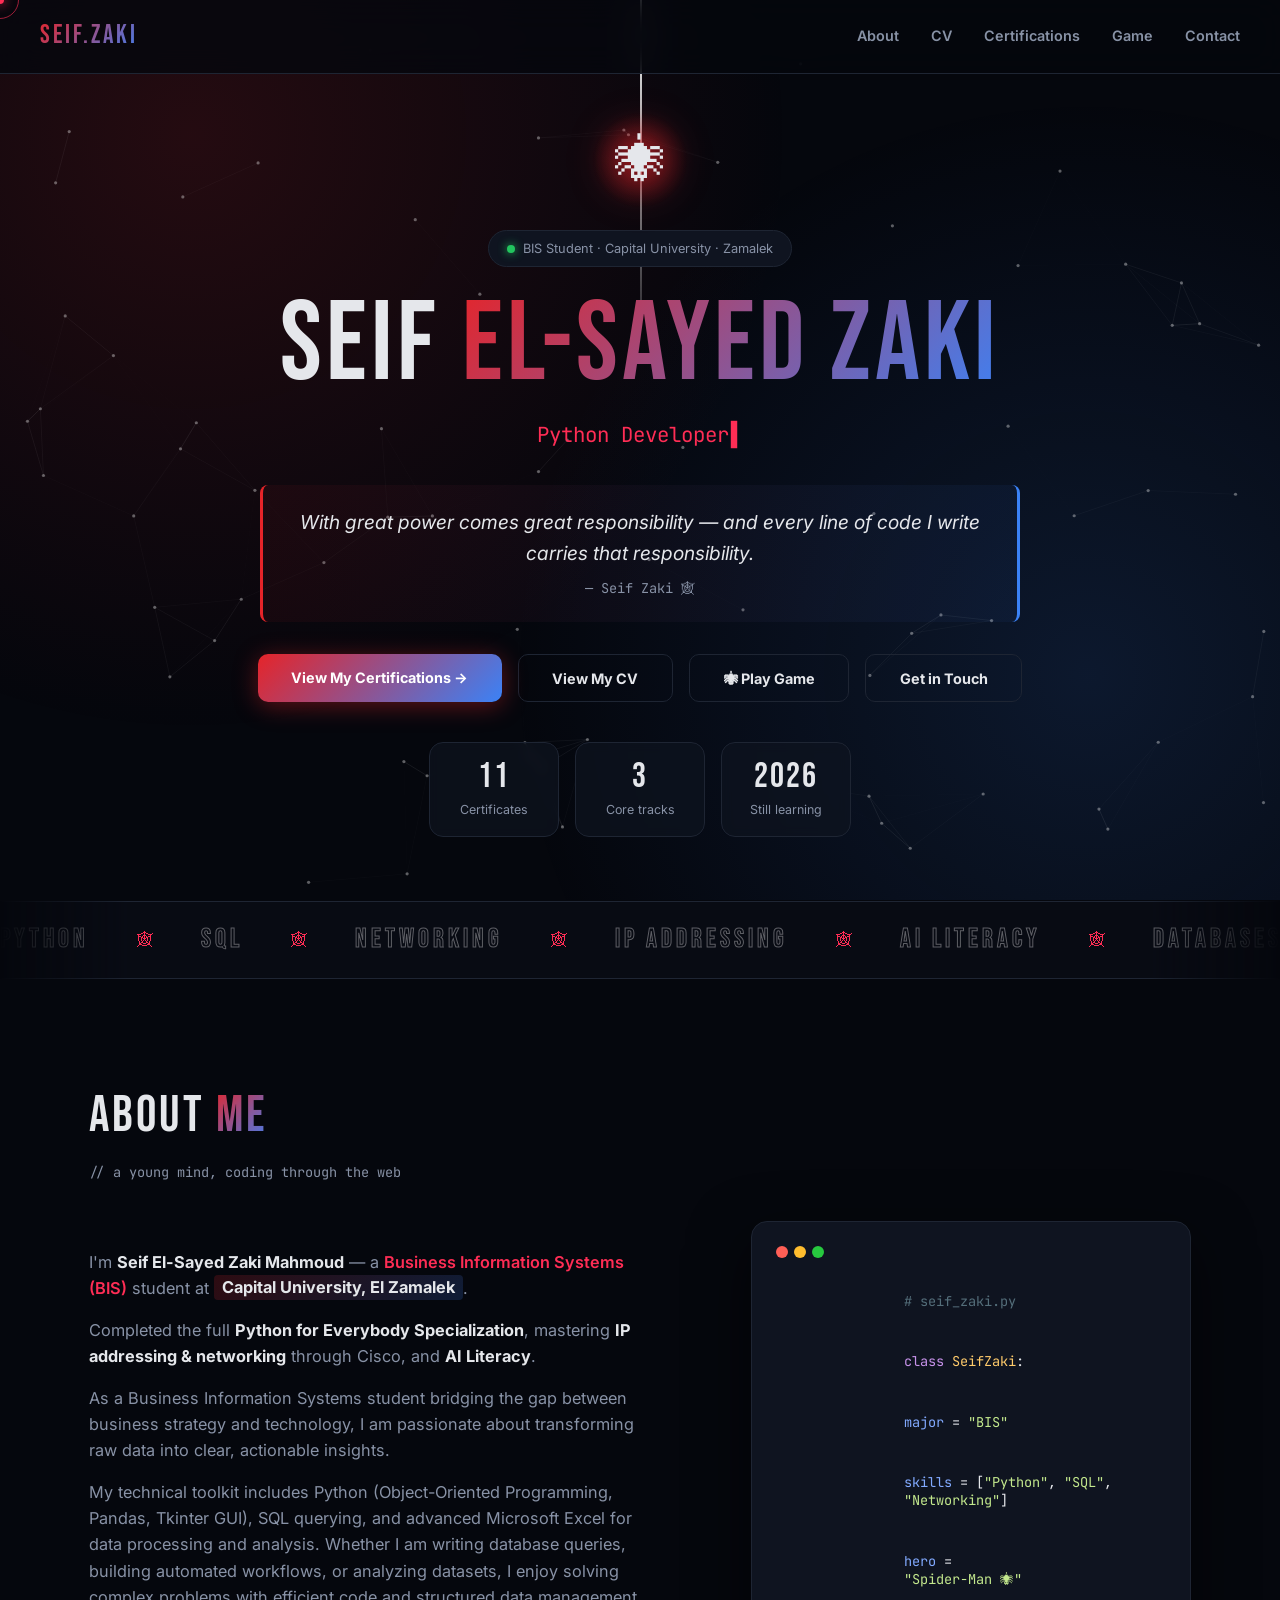
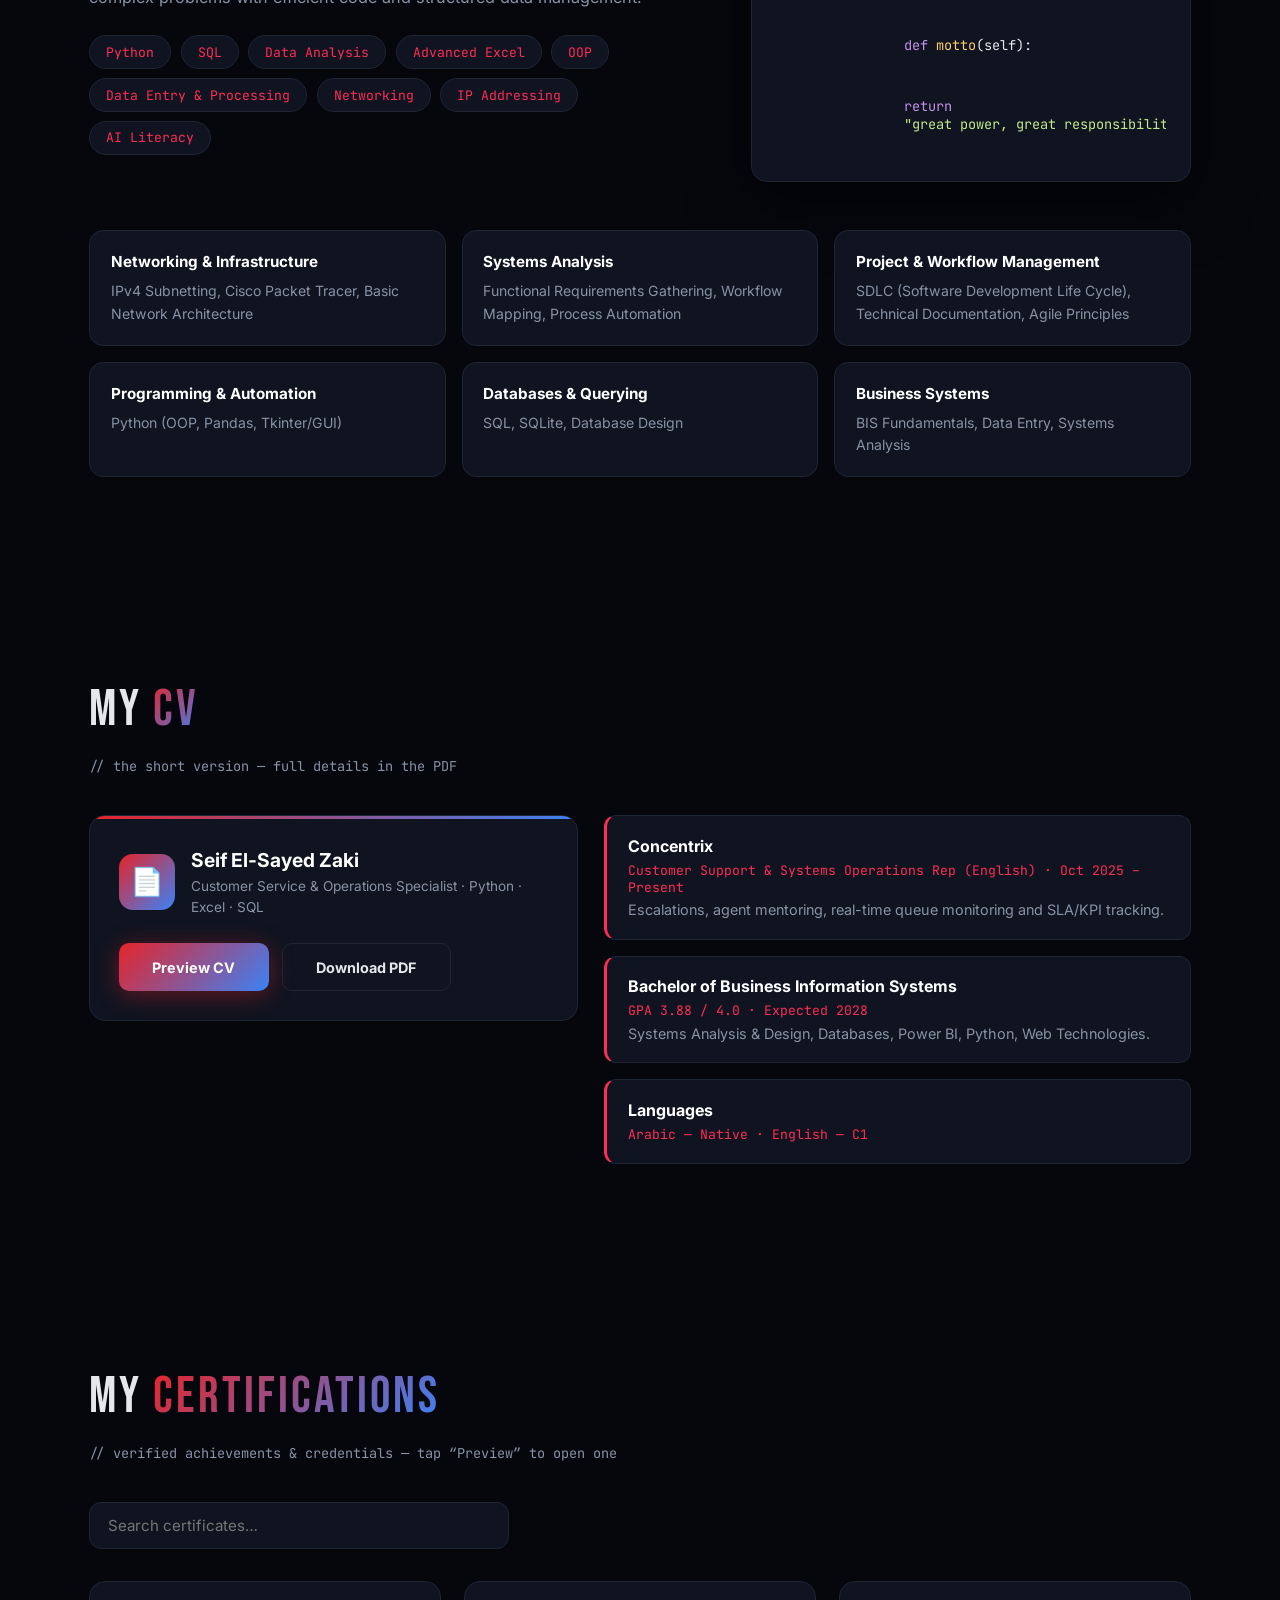
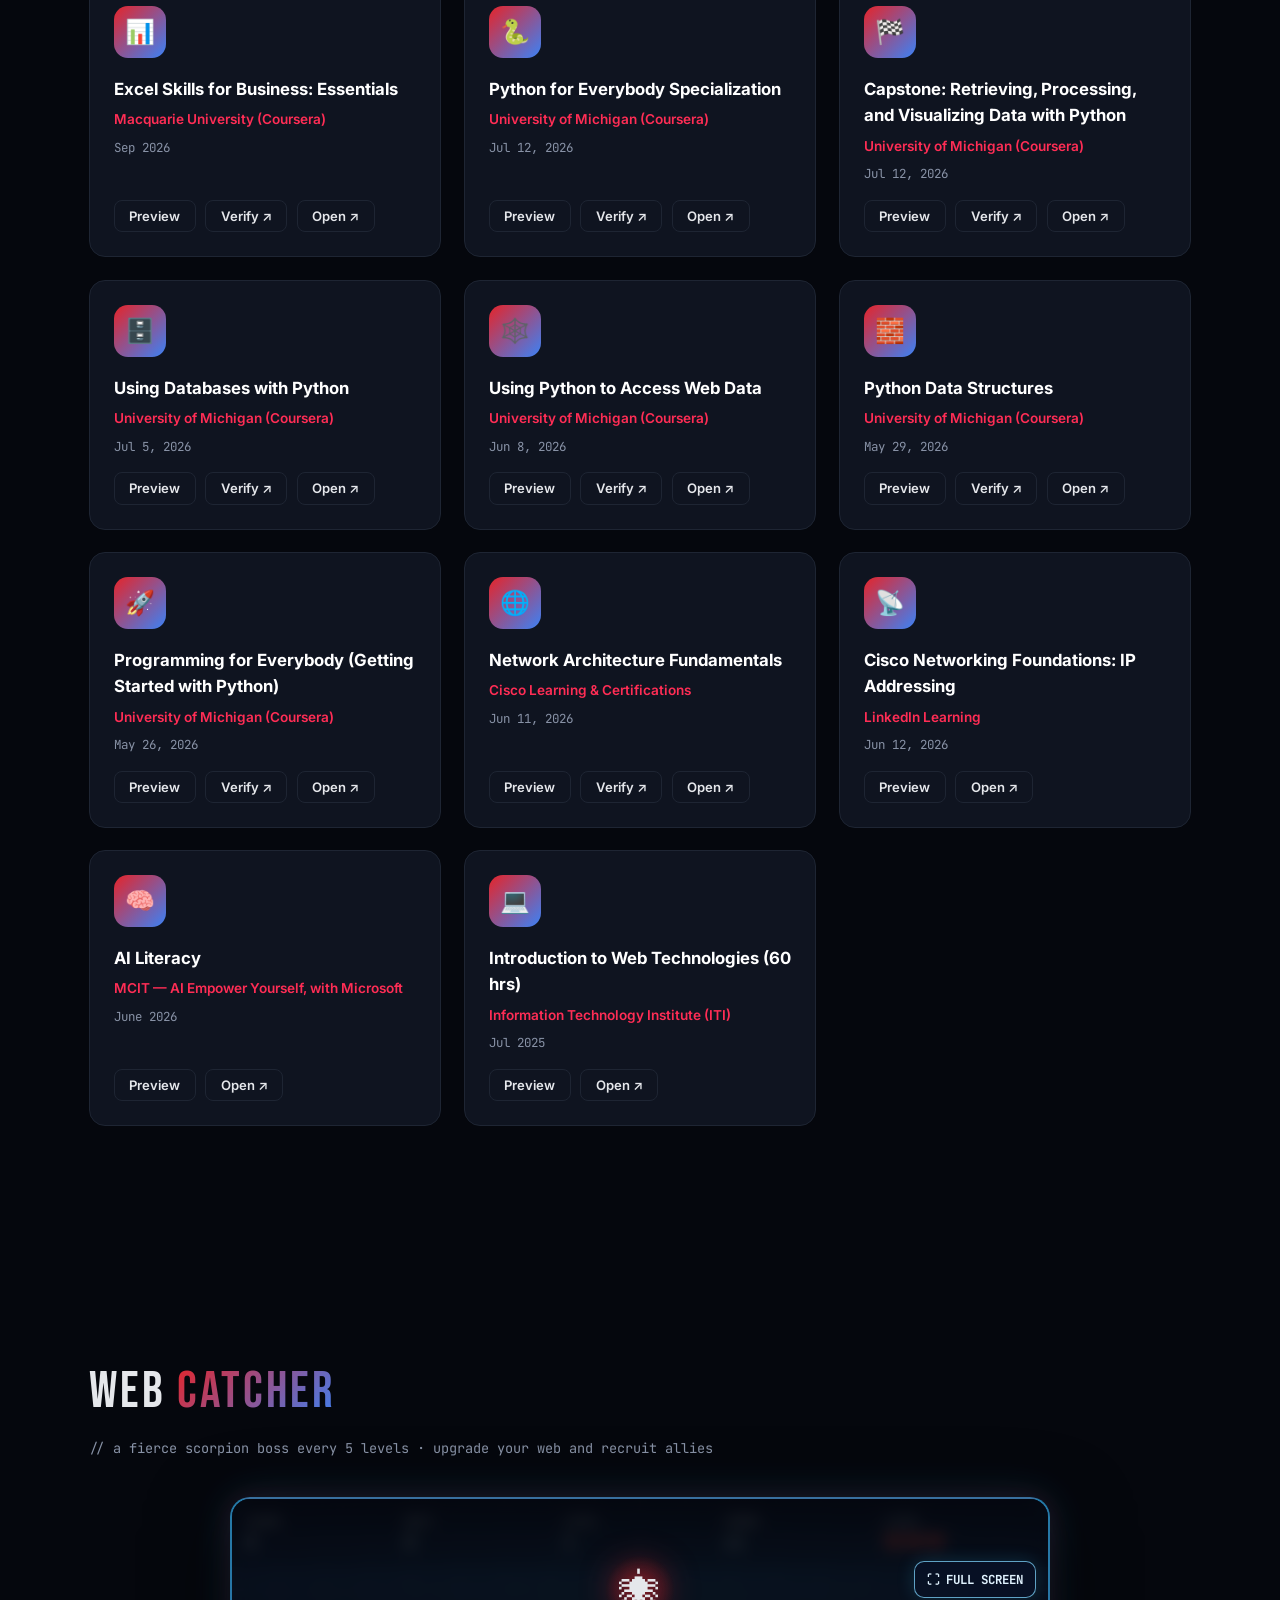
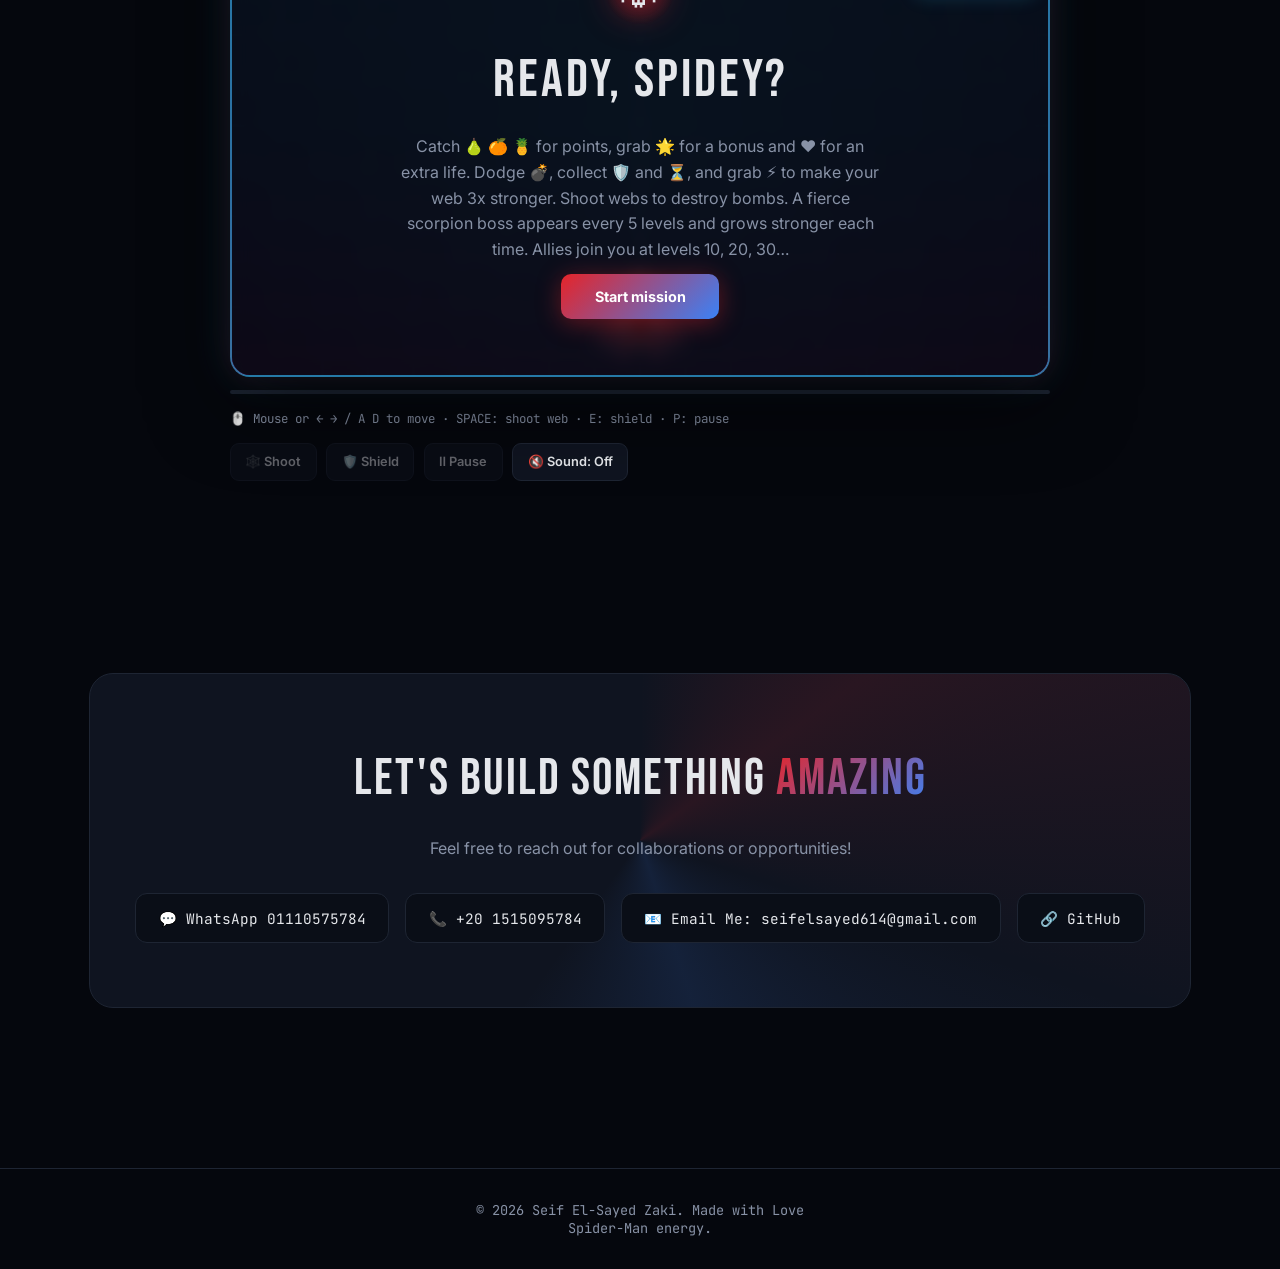
==== commit a2f425c1: "Add files via upload" ====
--- a/index.html
+++ b/index.html
@@ -420,11 +420,11 @@
     </section>
 
     <footer>
-      <p>© 2026 Seif El-Sayed Zaki. Made with ❤️ &amp; Spider-Man energy.</p>
+      <p>© 2026 Seif El-Sayed Zaki. Made with Love</p>
+      <p>Spider-Man energy.</p>
     </footer>
     <button id="toTop" type="button" aria-label="Back to top">↑</button>
 
-    <!-- popup used for the CV and certificate previews -->
     <div
       class="modal"
       id="modal"
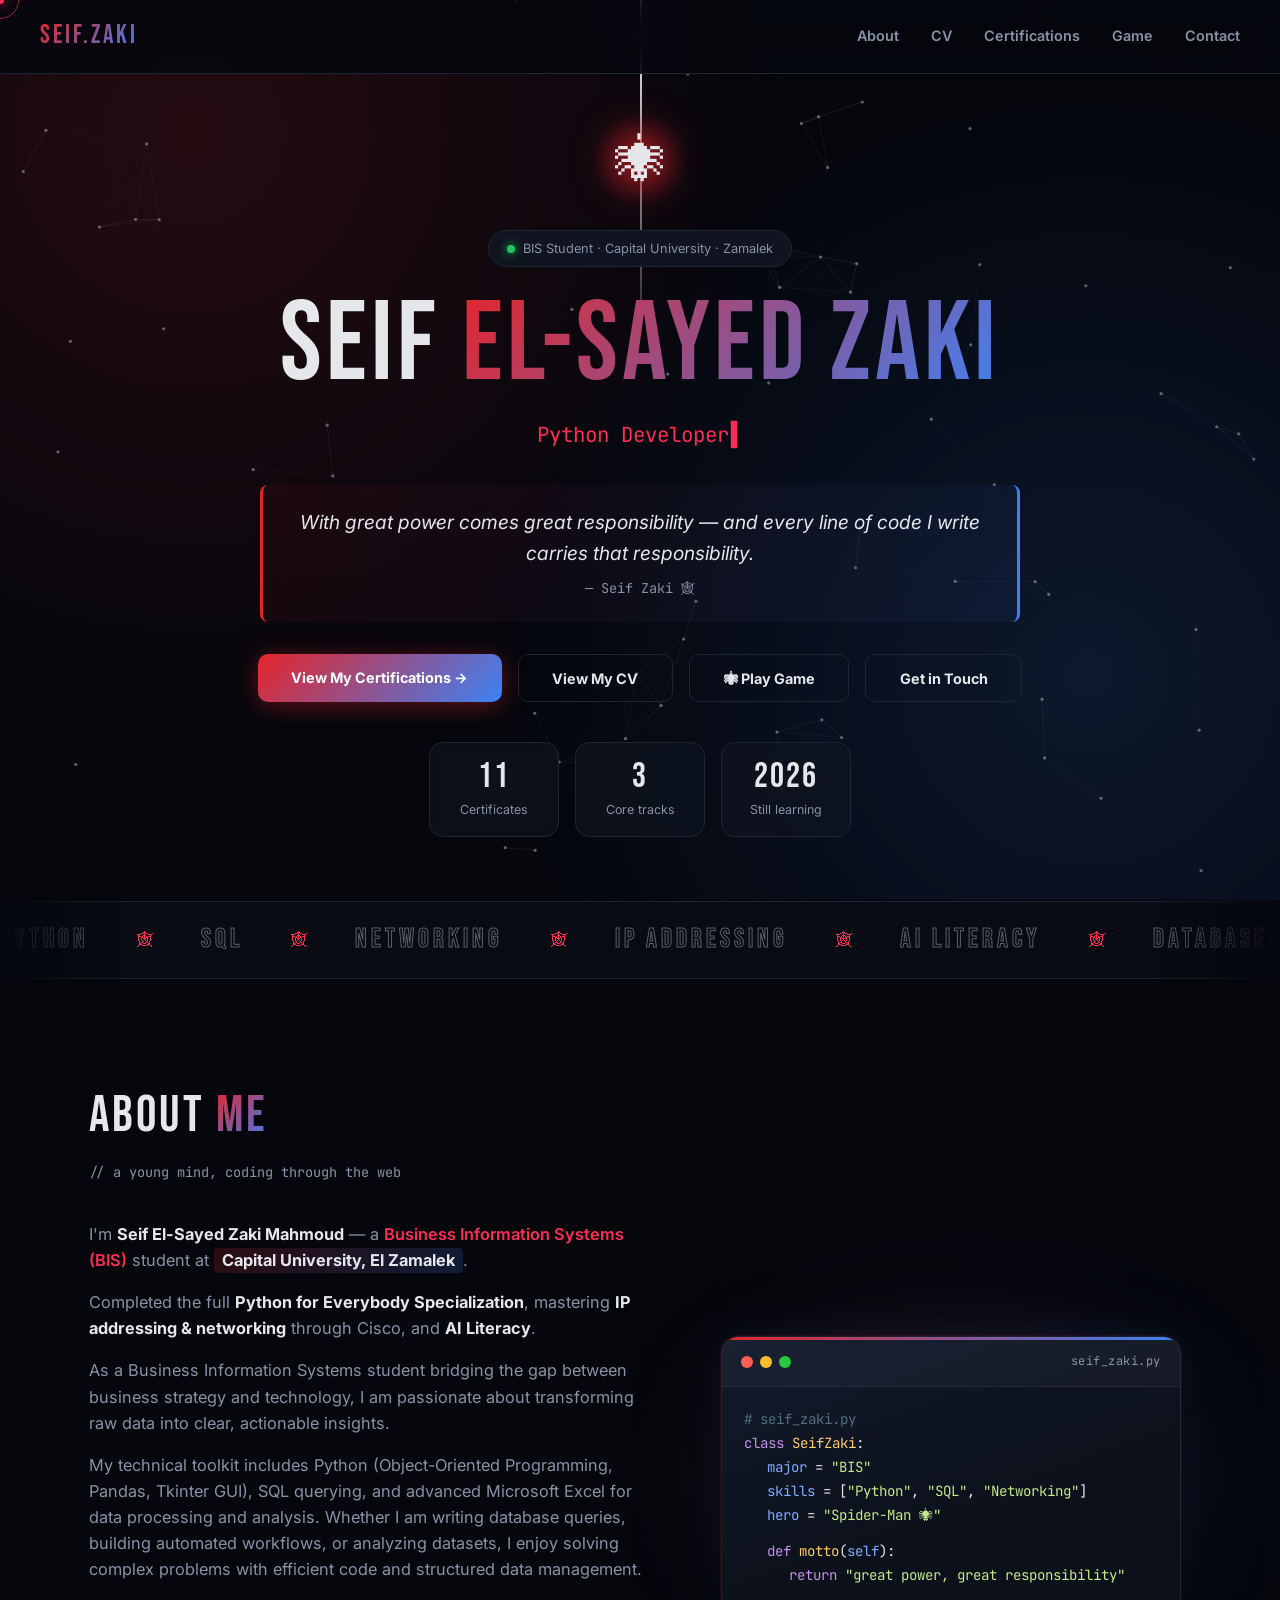
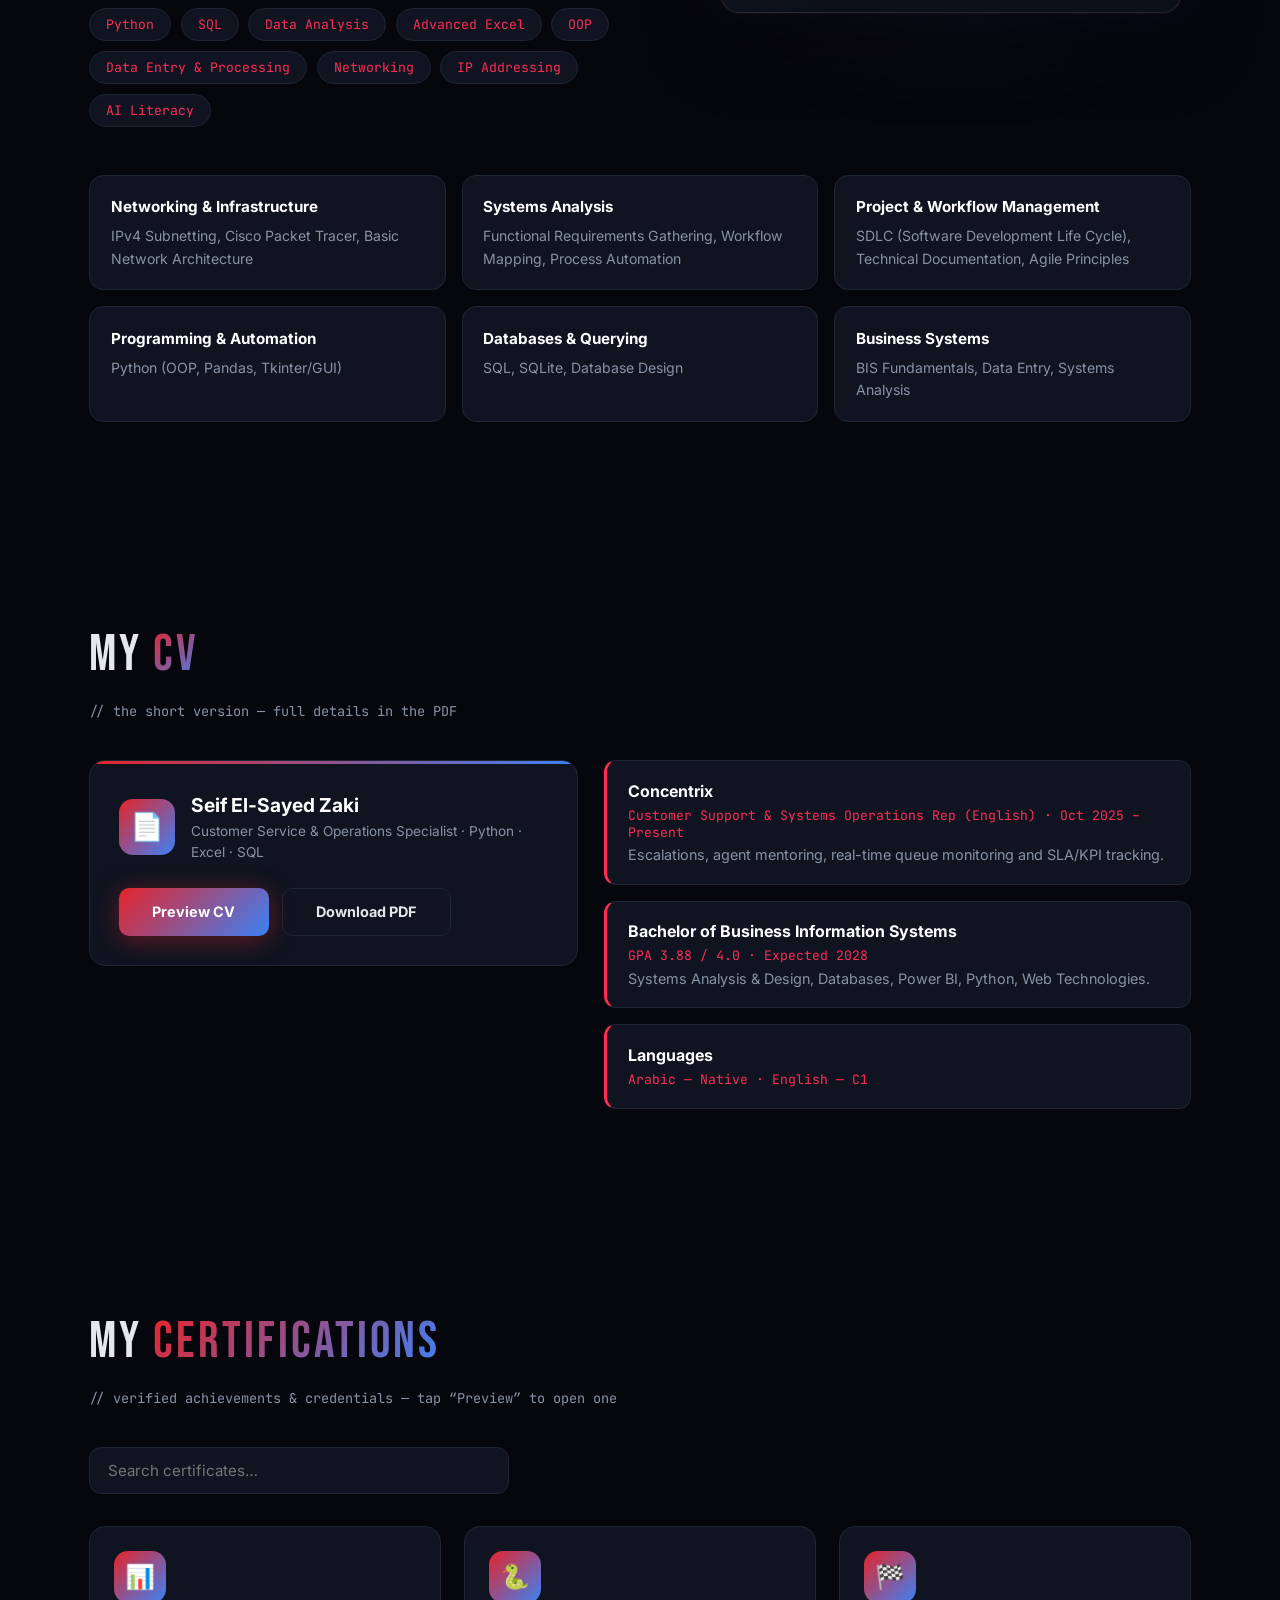
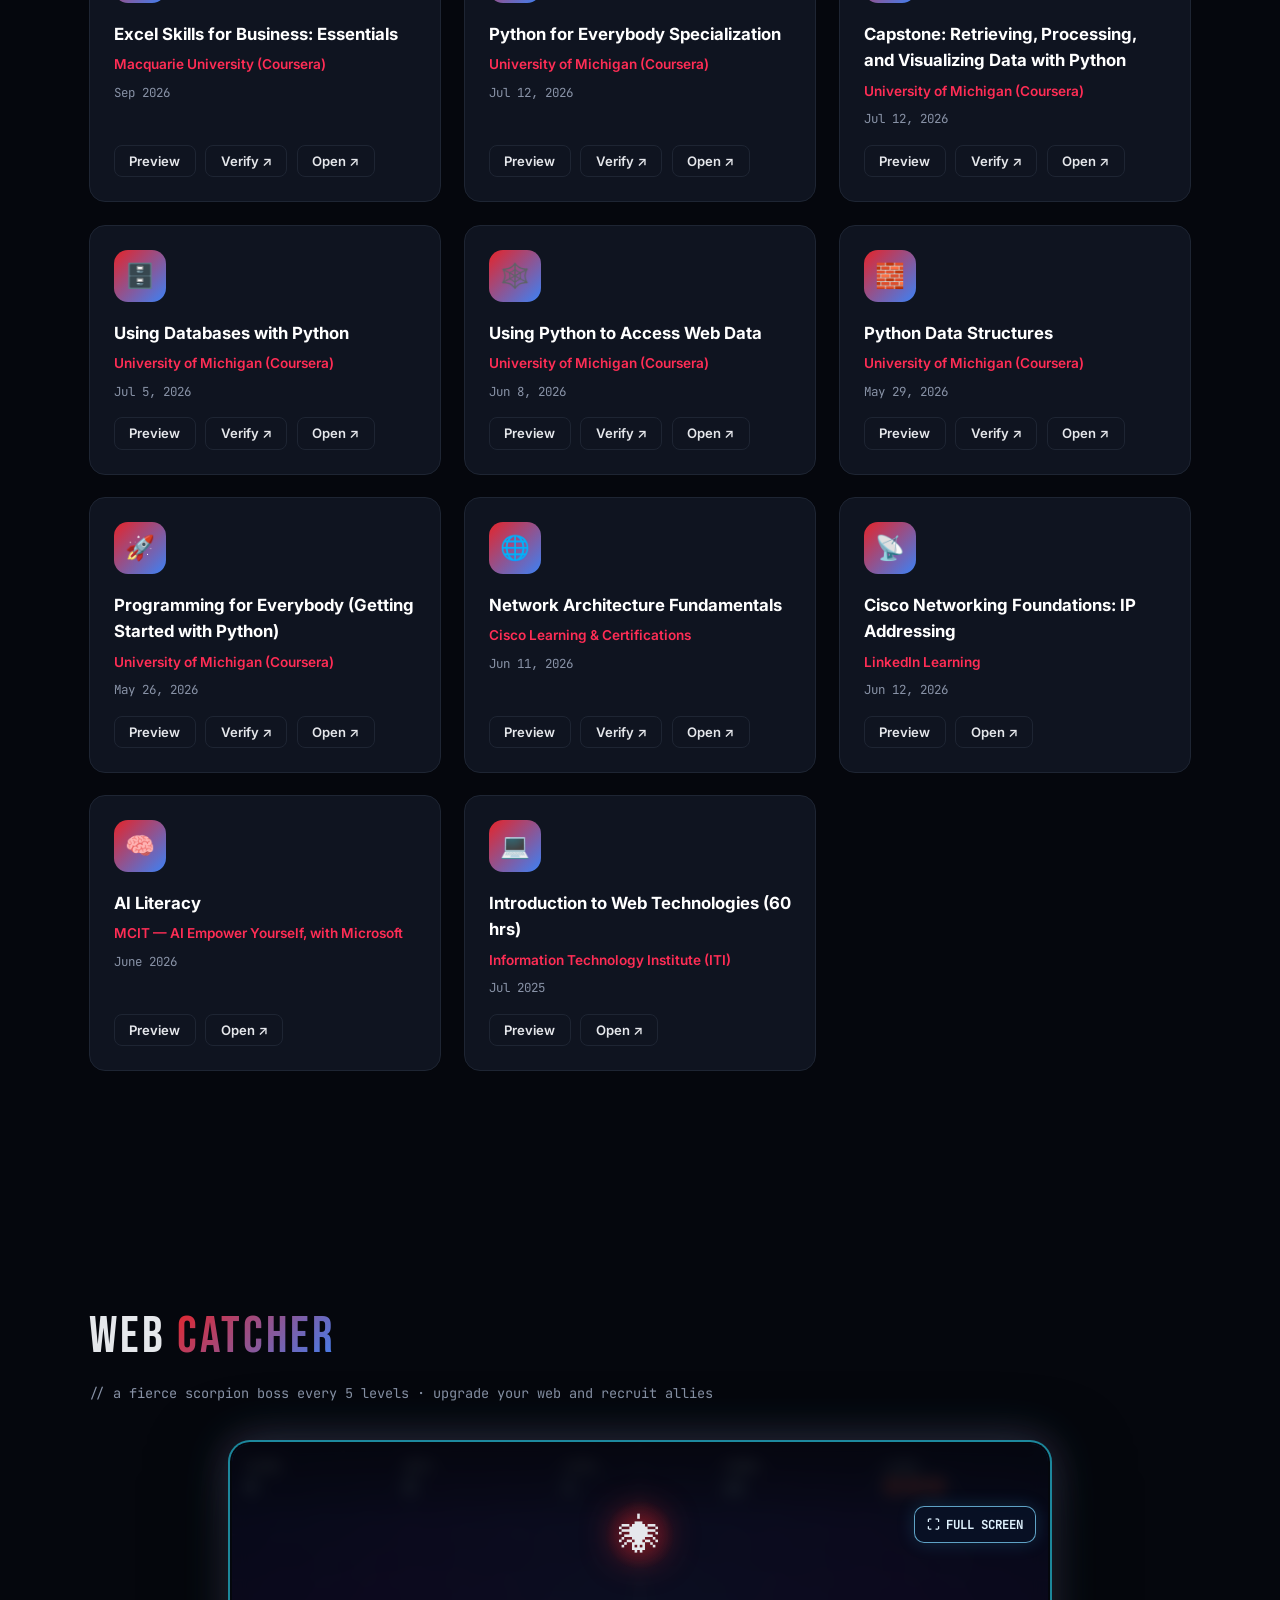
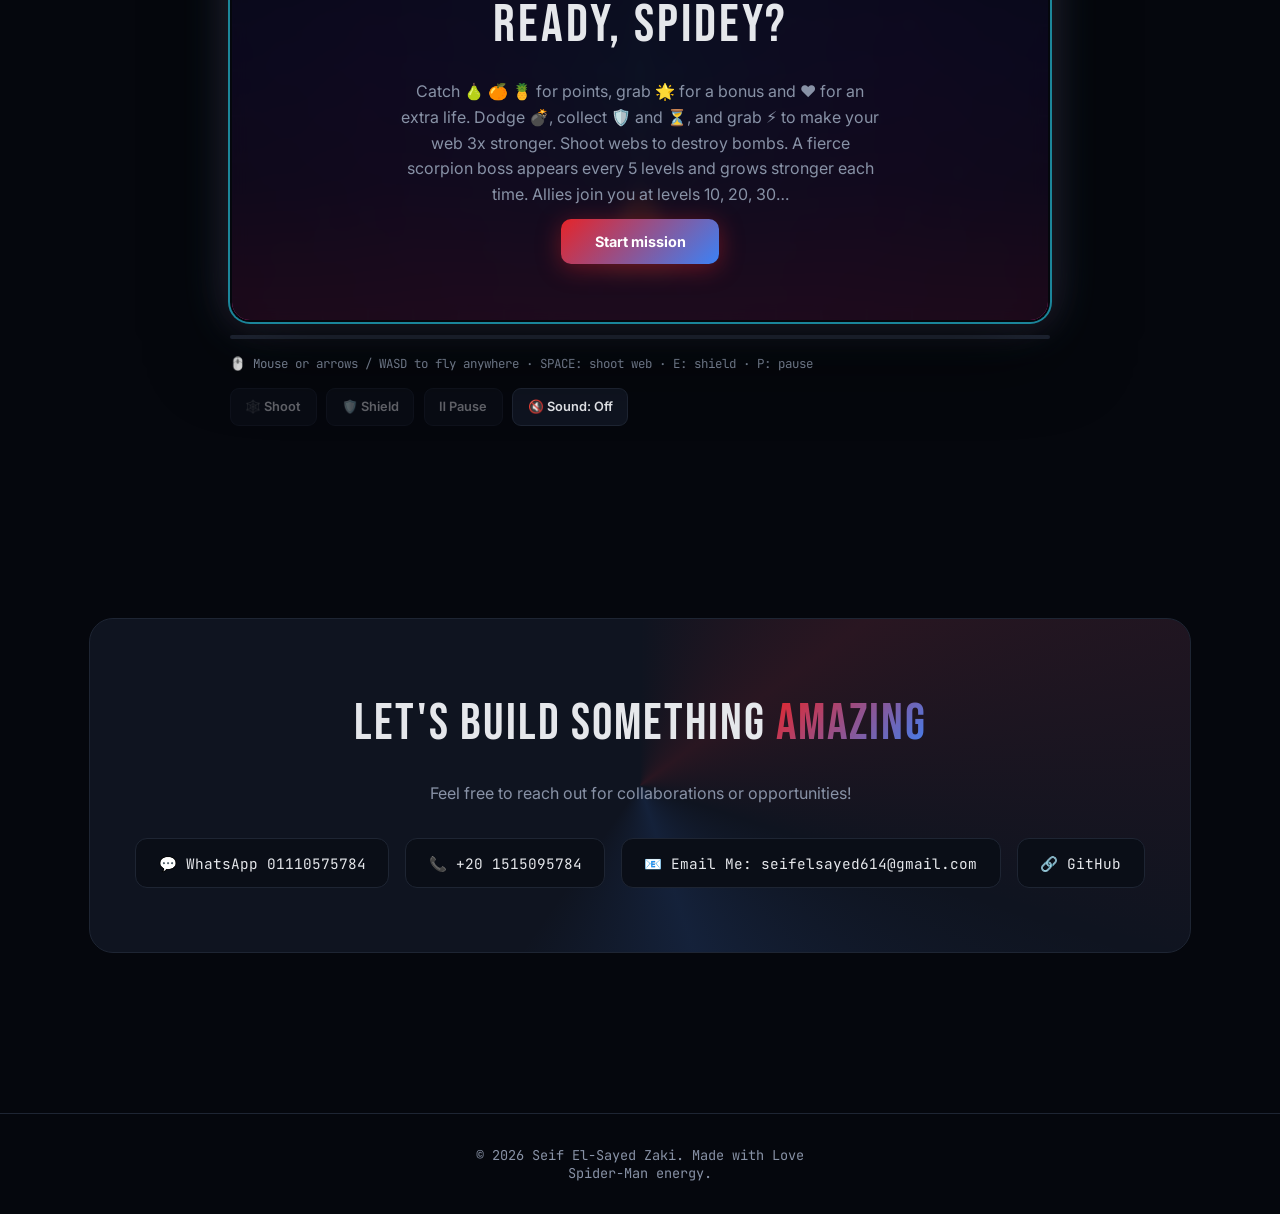
==== commit 6bcb0c7c: "Add files via upload" ====
--- a/index.html
+++ b/index.html
@@ -147,37 +147,21 @@
             </div>
           </div>
 
-          <div>
+          <div class="about-visual">
             <div class="code-card" id="tilt">
-              <div class="code-dots">
-                <span></span><span></span><span></span>
+              <div class="code-bar">
+                <div class="code-dots"><span></span><span></span><span></span></div>
+                <span class="code-file">seif_zaki.py</span>
               </div>
-              <div class="code-line">
-                <span class="cm"># seif_zaki.py</span>
-              </div>
-              <div class="code-line">
-                <span class="kw">class</span> <span class="fn">SeifZaki</span>:
-              </div>
-              <div class="code-line">
-                <span class="var">major</span> = <span class="str">"BIS"</span>
-              </div>
-              <div class="code-line">
-                <span class="var">skills</span> = [<span class="str"
-                  >"Python"</span
-                >, <span class="str">"SQL"</span>,
-                <span class="str">"Networking"</span>]
-              </div>
-              <div class="code-line">
-                <span class="var">hero</span> =
-                <span class="str">"Spider-Man 🕷"</span>
-              </div>
-              <div class="code-line"></div>
-              <div class="code-line">
-                <span class="kw">def</span> <span class="fn">motto</span>(self):
-              </div>
-              <div class="code-line">
-                <span class="kw">return</span>
-                <span class="str">"great power, great responsibility"</span>
+              <div class="code-body">
+                <div class="code-line"><span class="cm"># seif_zaki.py</span></div>
+                <div class="code-line"><span class="kw">class</span> <span class="fn">SeifZaki</span>:</div>
+                <div class="code-line in1"><span class="var">major</span> = <span class="str">"BIS"</span></div>
+                <div class="code-line in1"><span class="var">skills</span> = [<span class="str">"Python"</span>, <span class="str">"SQL"</span>, <span class="str">"Networking"</span>]</div>
+                <div class="code-line in1"><span class="var">hero</span> = <span class="str">"Spider-Man 🕷"</span></div>
+                <div class="code-line blank"></div>
+                <div class="code-line in1"><span class="kw">def</span> <span class="fn">motto</span>(<span class="var">self</span>):</div>
+                <div class="code-line in2"><span class="kw">return</span> <span class="str">"great power, great responsibility"</span></div>
               </div>
             </div>
           </div>
@@ -363,11 +347,11 @@
 
         <div class="game-controls">
           <p class="game-hint desktop">
-            🖱️ Mouse or ← → / A D to move · SPACE: shoot web · E: shield · P:
+            🖱️ Mouse or arrows / WASD to fly anywhere · SPACE: shoot web · E: shield · P:
             pause
           </p>
           <p class="game-hint touch">
-            👆 Drag to move · hold your finger down to shoot webs
+            👆 Drag to fly anywhere · hold your finger down to shoot webs
           </p>
           <div class="game-actions">
             <button class="game-action" id="gShoot" type="button" disabled>
--- a/style.css
+++ b/style.css
@@ -352,23 +352,55 @@
 .skill-group h3 { margin-bottom: .35rem; color: #fff; font-size: .95rem; }
 .skill-group p { color: var(--muted); font-size: .88rem; }
 
+.about-visual { position: relative; display: flex; justify-content: center; }
+.about-visual::before {            /* soft red/blue glow behind the card */
+  content: '';
+  position: absolute; inset: 8% 4%;
+  background: var(--gradient);
+  filter: blur(70px);
+  opacity: .28;
+  border-radius: 50%;
+  z-index: 0;
+}
 .code-card {
-  width: 100%; max-width: 440px;
-  margin-left: auto;
-  padding: 1.5rem;
-  background: var(--card);
-  border: 1px solid var(--border);
-  border-radius: 16px;
-  font: .85rem 'JetBrains Mono', monospace;
-  box-shadow: 0 20px 60px rgba(0,0,0,.6);
+  position: relative; z-index: 1;
+  width: 100%; max-width: 460px;
+  overflow: hidden;
+  background: linear-gradient(160deg, #121a2b, #0b1019 70%);
+  border: 1px solid rgba(255,255,255,.08);
+  border-radius: 18px;
+  font: .88rem/1.7 'JetBrains Mono', monospace;
+  box-shadow: 0 25px 70px rgba(0,0,0,.65), 0 0 0 1px rgba(230,36,41,.12), 0 0 40px rgba(59,130,246,.12);
   transition: transform .15s;
-}
-.code-dots { display: flex; gap: 6px; margin-bottom: 1rem; }
+  will-change: transform;
+}
+.code-card::before {               /* gradient accent line on top */
+  content: '';
+  position: absolute; inset: 0 0 auto 0;
+  height: 3px;
+  background: var(--gradient);
+}
+.code-bar {
+  display: flex; align-items: center; gap: .9rem;
+  padding: .9rem 1.2rem;
+  background: rgba(255,255,255,.03);
+  border-bottom: 1px solid rgba(255,255,255,.06);
+}
+.code-dots { display: flex; gap: 7px; }
 .code-dots span { width: 12px; height: 12px; border-radius: 50%; }
 .code-dots span:nth-child(1) { background: #ff5f56; }
 .code-dots span:nth-child(2) { background: #ffbd2e; }
 .code-dots span:nth-child(3) { background: #27c93f; }
-.code-line { margin-bottom: .4rem; white-space: pre; overflow-x: auto; }
+.code-file { margin-left: auto; color: var(--muted); font-size: .75rem; letter-spacing: .5px; }
+.code-body { padding: 1.3rem 1.4rem 1.5rem; }
+.code-line {
+  min-height: 1.7em;
+  white-space: pre-wrap;           /* long lines wrap instead of adding a scrollbar */
+  overflow-wrap: anywhere;
+}
+.code-line.in1 { padding-left: 1.6em; }
+.code-line.in2 { padding-left: 3.2em; }
+.code-line.blank { min-height: .9em; }
 .kw { color: #c792ea; } .var { color: #82aaff; } .str { color: #c3e88d; }
 .fn { color: #ffcb6b; } .cm { color: #546e7a; }
 
@@ -533,27 +565,28 @@
   position: relative; overflow: hidden;
   max-width: 820px;
   margin: 0 auto;
-  background: linear-gradient(180deg, #102746, #21103a 60%, #3b1234);
-  border: 2px solid rgba(56,189,248,.55);
+  background: linear-gradient(180deg, #0a1030, #1a0b3a 60%, #3a0f3a);
+  border: 2px solid transparent;
+  background-clip: padding-box;
   border-radius: 20px;
-  box-shadow: 0 24px 80px rgba(0,0,0,.65), 0 0 42px rgba(56,189,248,.18), 0 0 24px rgba(255,45,85,.12);
+  box-shadow: 0 0 0 2px rgba(34,211,238,.6), 0 24px 80px rgba(0,0,0,.65), 0 0 50px rgba(34,211,238,.25), 0 0 40px rgba(255,45,120,.22);
   touch-action: pan-y;          /* page can still scroll while the game isn't running */
 }
 .game-wrap.playing { touch-action: none; }
-#gameCanvas { display: block; width: 100%; height: auto; aspect-ratio: 12 / 7; cursor: none; }
+#gameCanvas { display: block; width: 100%; height: auto; aspect-ratio: 12 / 7; cursor: crosshair; }
 
 .hud {
   position: absolute; top: 0; left: 0; right: 0;
   display: grid; grid-template-columns: repeat(5, 1fr); gap: .5rem;
   padding: .85rem;
-  background: linear-gradient(180deg, rgba(3,10,25,.94), rgba(3,10,25,.25));
+  background: linear-gradient(180deg, rgba(8,6,28,.92), rgba(8,6,28,.15));
   color: #d8efff;
   font: 600 .78rem 'JetBrains Mono', monospace;
   text-shadow: 0 1px 5px #000;
   pointer-events: none;
 }
 .hud span { display: flex; flex-direction: column; gap: .1rem; }
-.hud b { color: #fff; font-size: 1.05rem; text-shadow: 0 0 12px rgba(56,189,248,.5); }
+.hud b { color: #fff; font-size: 1.05rem; text-shadow: 0 0 12px rgba(34,211,238,.7); }
 
 .game-fullscreen-btn {
   position: absolute; right: 12px; top: 62px; z-index: 5;
@@ -714,7 +747,7 @@
 /* ---------- tablets and phones ---------- */
 @media (max-width: 900px) {
   .about-grid, .cv-grid { grid-template-columns: 1fr; }
-  .code-card { margin: 0 auto; }
+  .about-visual { margin-top: .5rem; }
 }
 
 @media (max-width: 760px) {
@@ -759,7 +792,8 @@
 }
 
 @media (max-width: 480px) {
-  .code-card { padding: 1.1rem; font-size: .72rem; }
+  .code-card { font-size: .74rem; }
+  .code-body { padding: 1rem 1rem 1.2rem; }
 }
 
 @media (prefers-reduced-motion: reduce) {
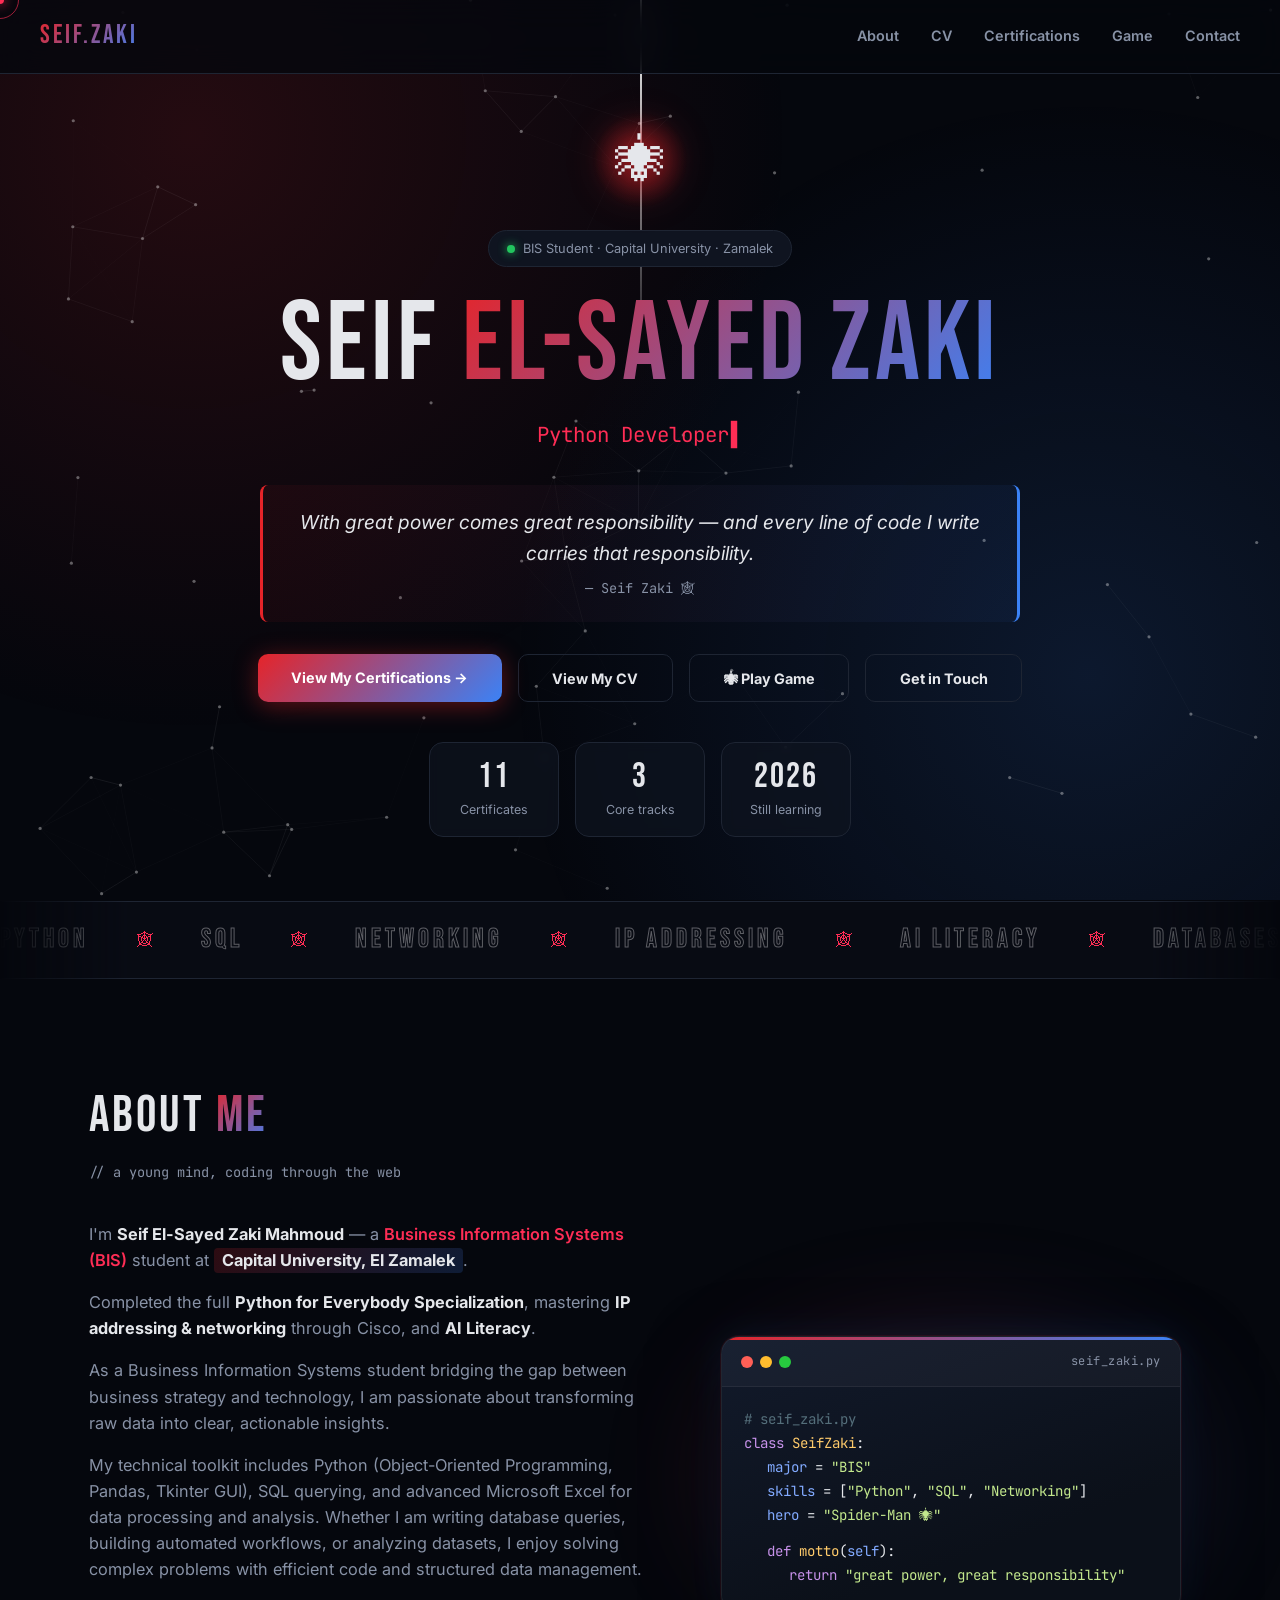
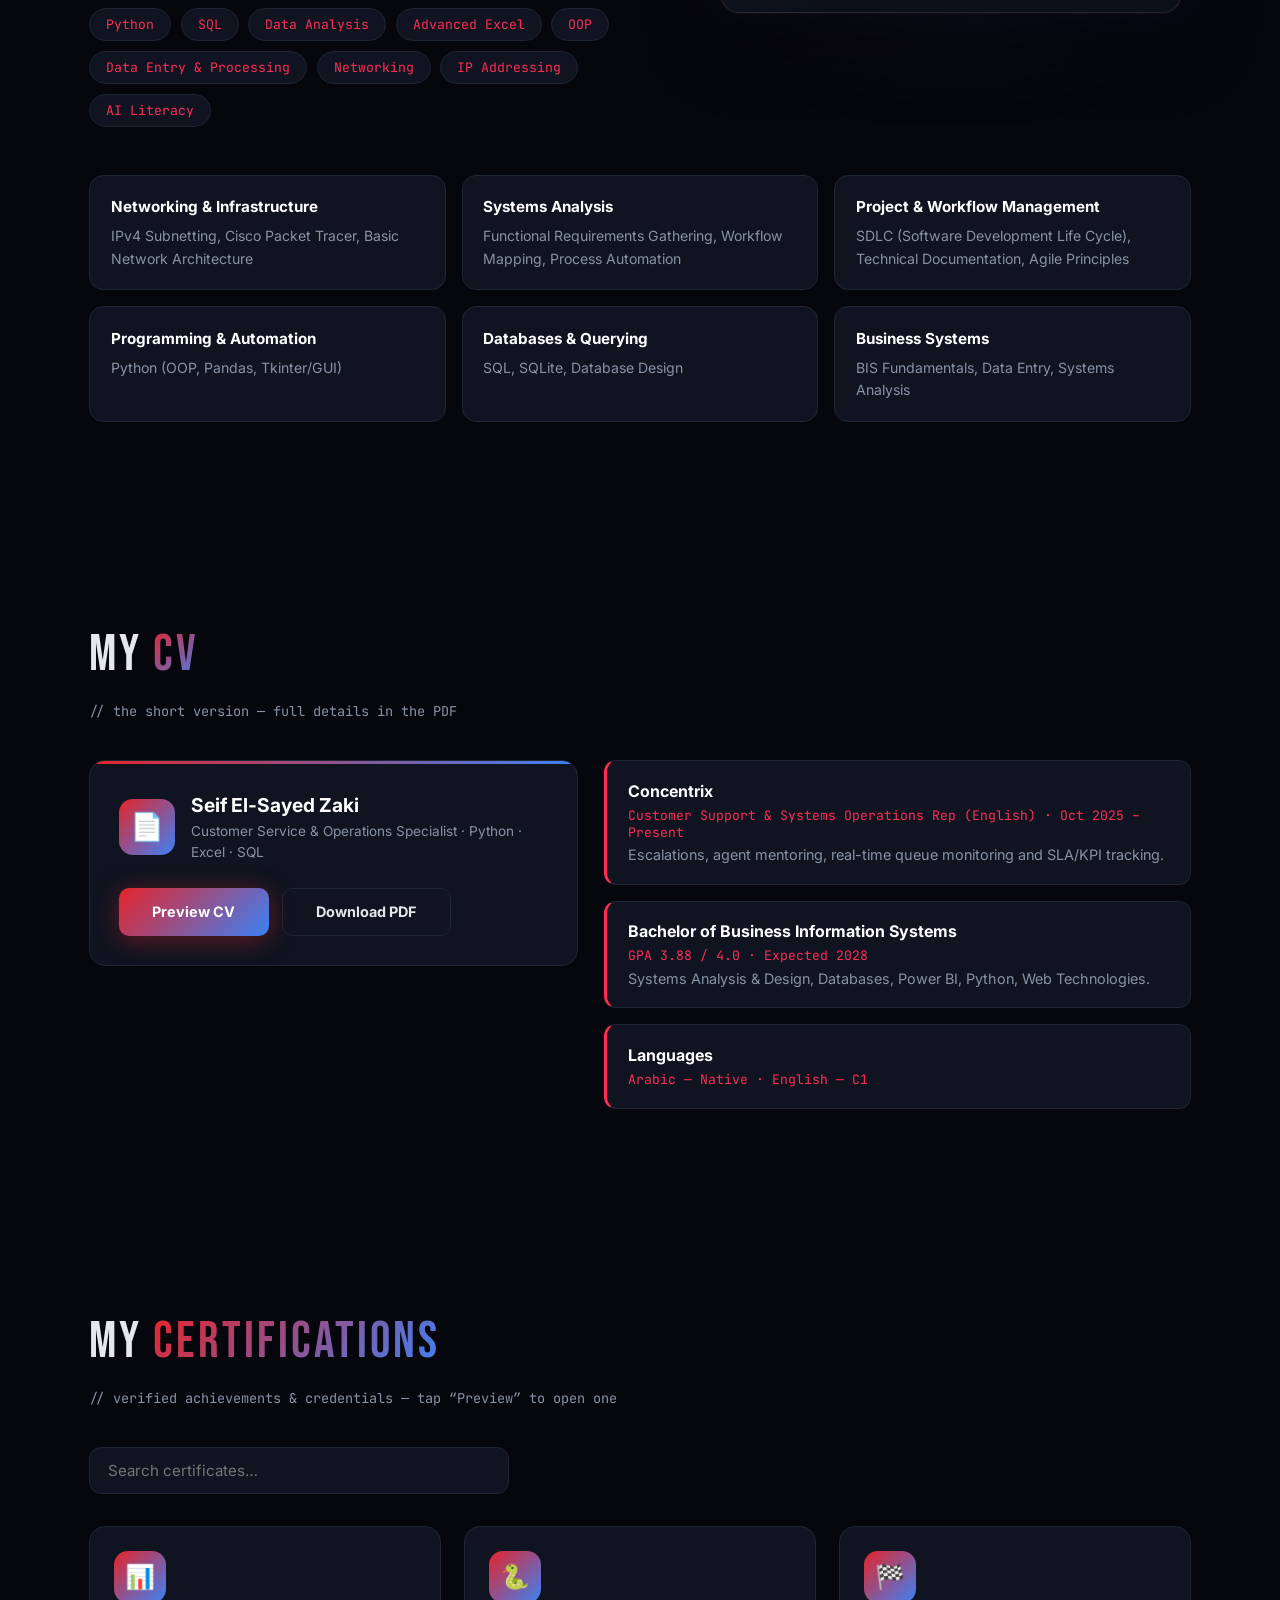
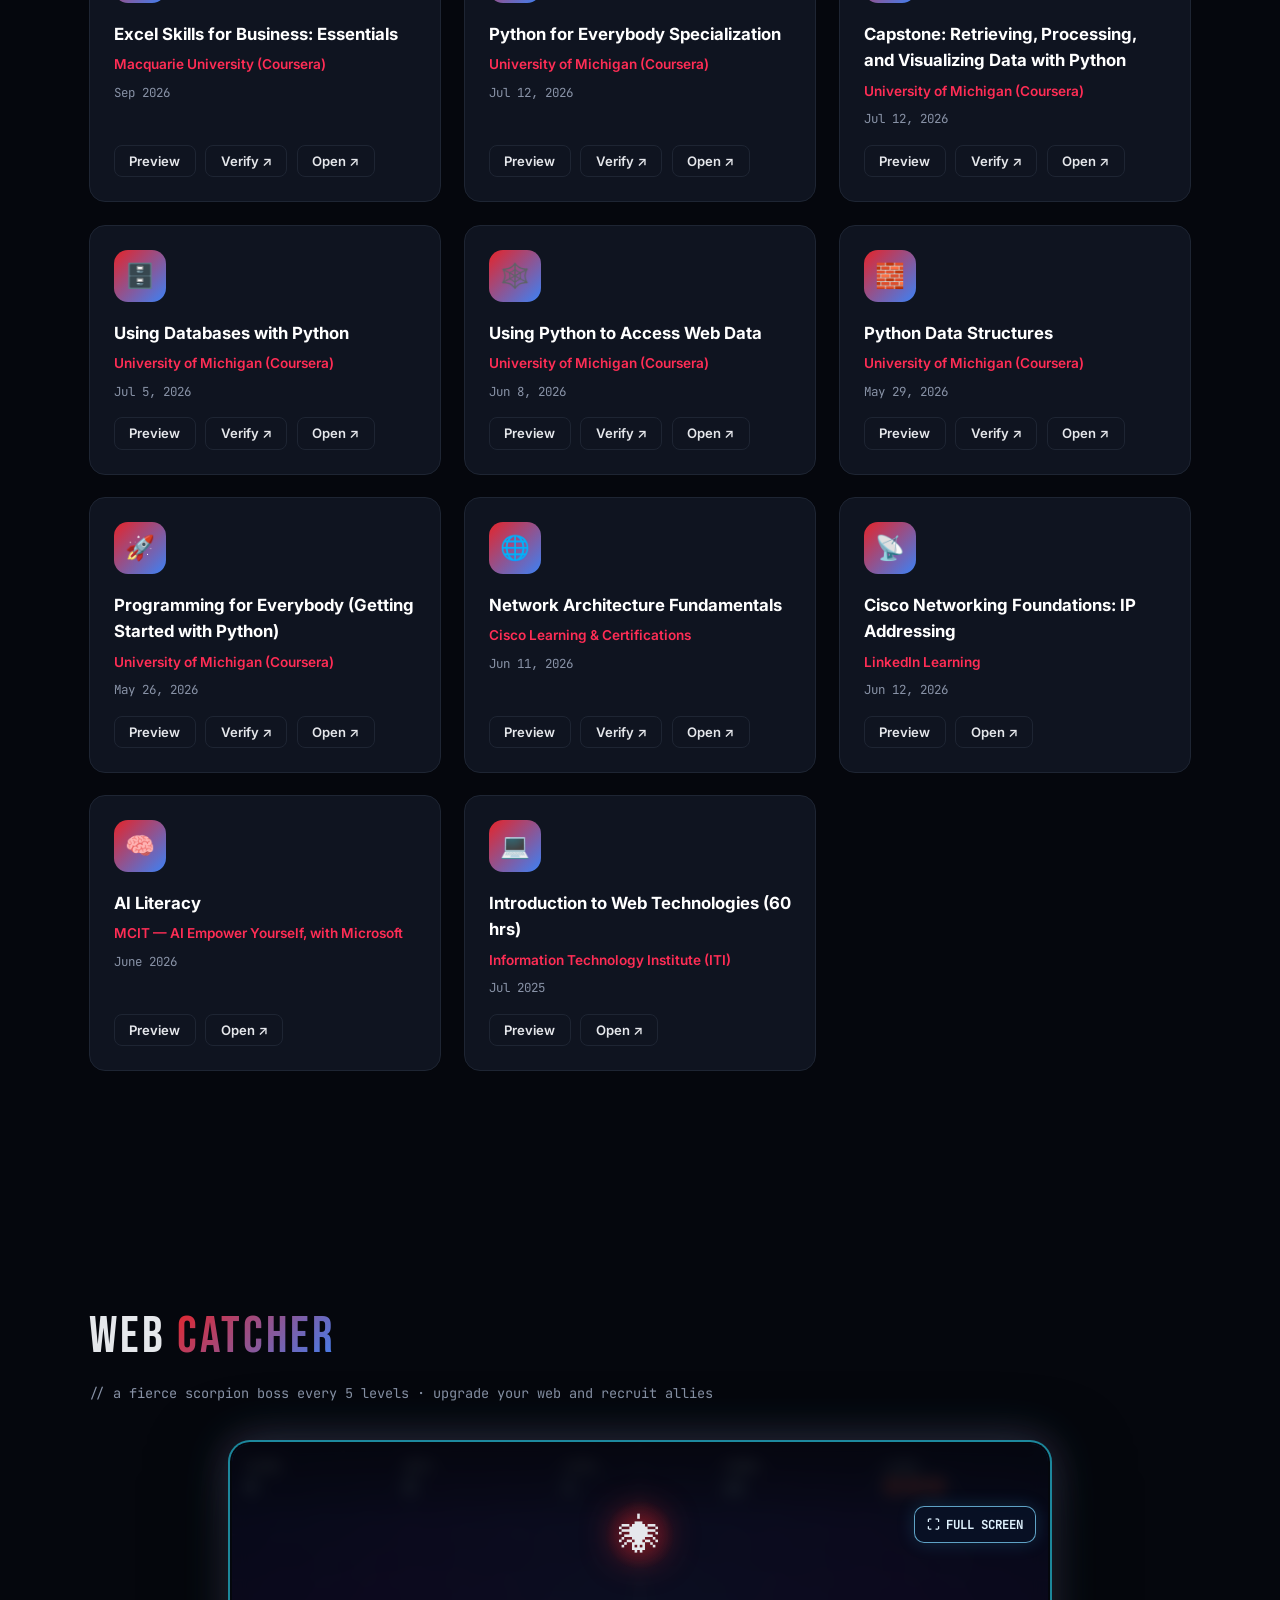
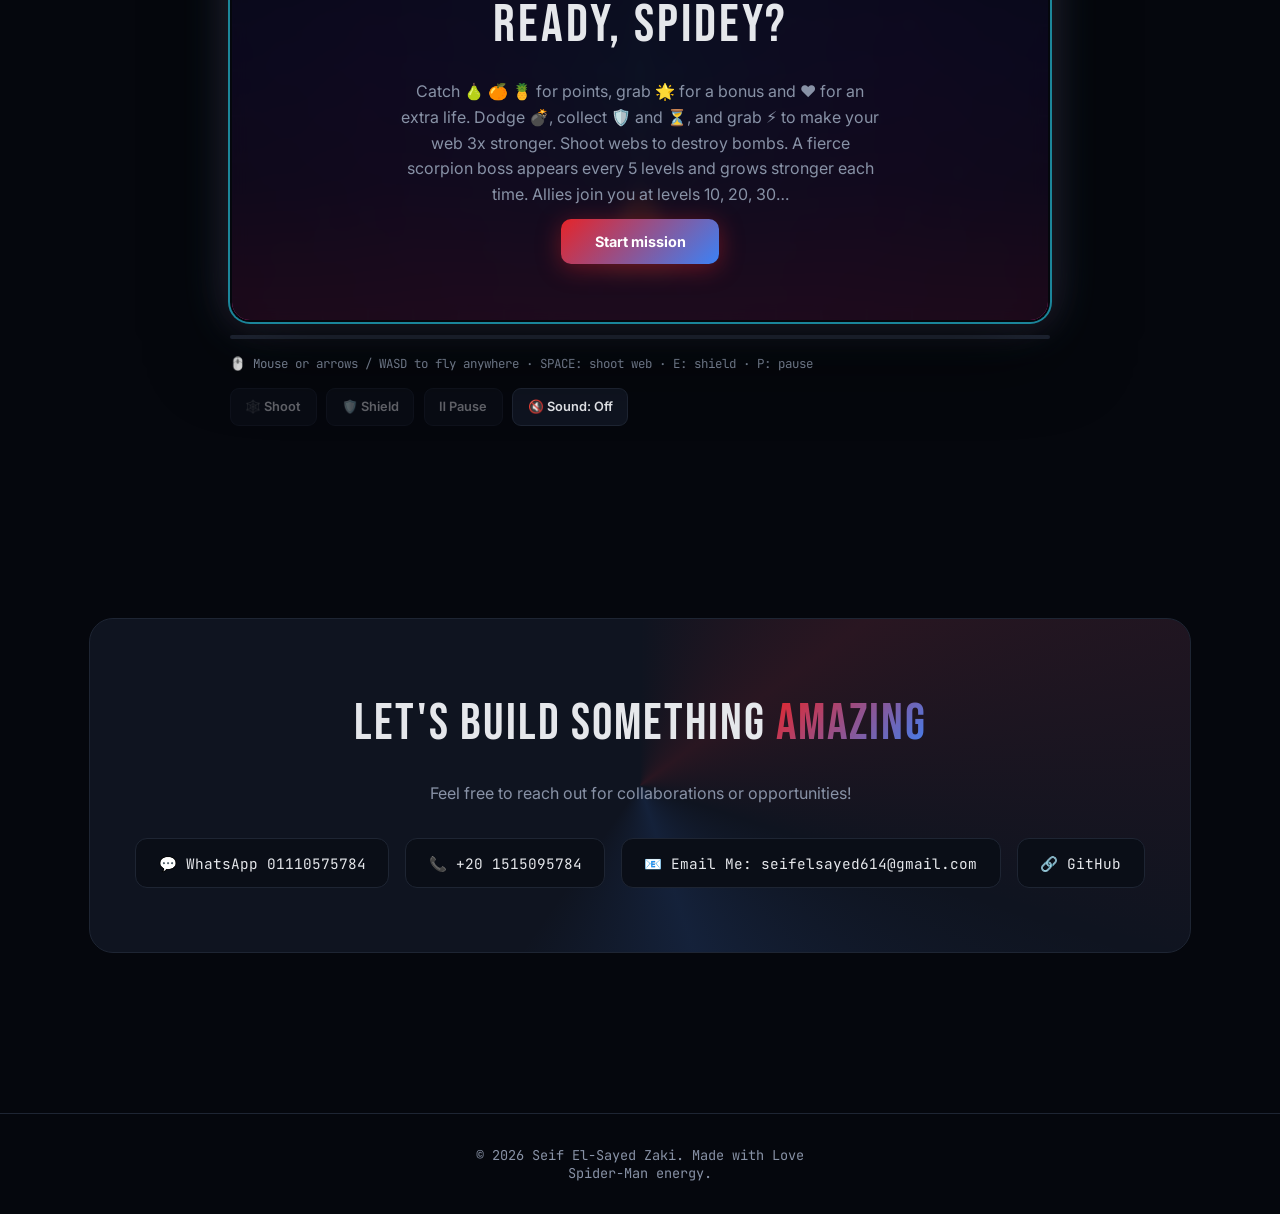
==== commit e6b667a4: "Add files via upload" ====
--- a/index.html
+++ b/index.html
@@ -29,7 +29,7 @@
       href="https://fonts.googleapis.com/css2?family=Inter:wght@300;400;600;800&family=JetBrains+Mono:wght@400;600&family=Bebas+Neue&display=swap"
       rel="stylesheet"
     />
-    <link rel="stylesheet" href="style.css" />
+    <link rel="stylesheet" href="style.css?v=2" />
   </head>
   <body>
     <div id="progress"></div>
@@ -430,8 +430,8 @@
       </div>
     </div>
 
-    <script src="certificates.js"></script>
-    <script src="main.js"></script>
-    <script src="game.js"></script>
+    <script src="certificates.js?v=2"></script>
+    <script src="main.js?v=2"></script>
+    <script src="game.js?v=2"></script>
   </body>
 </html>
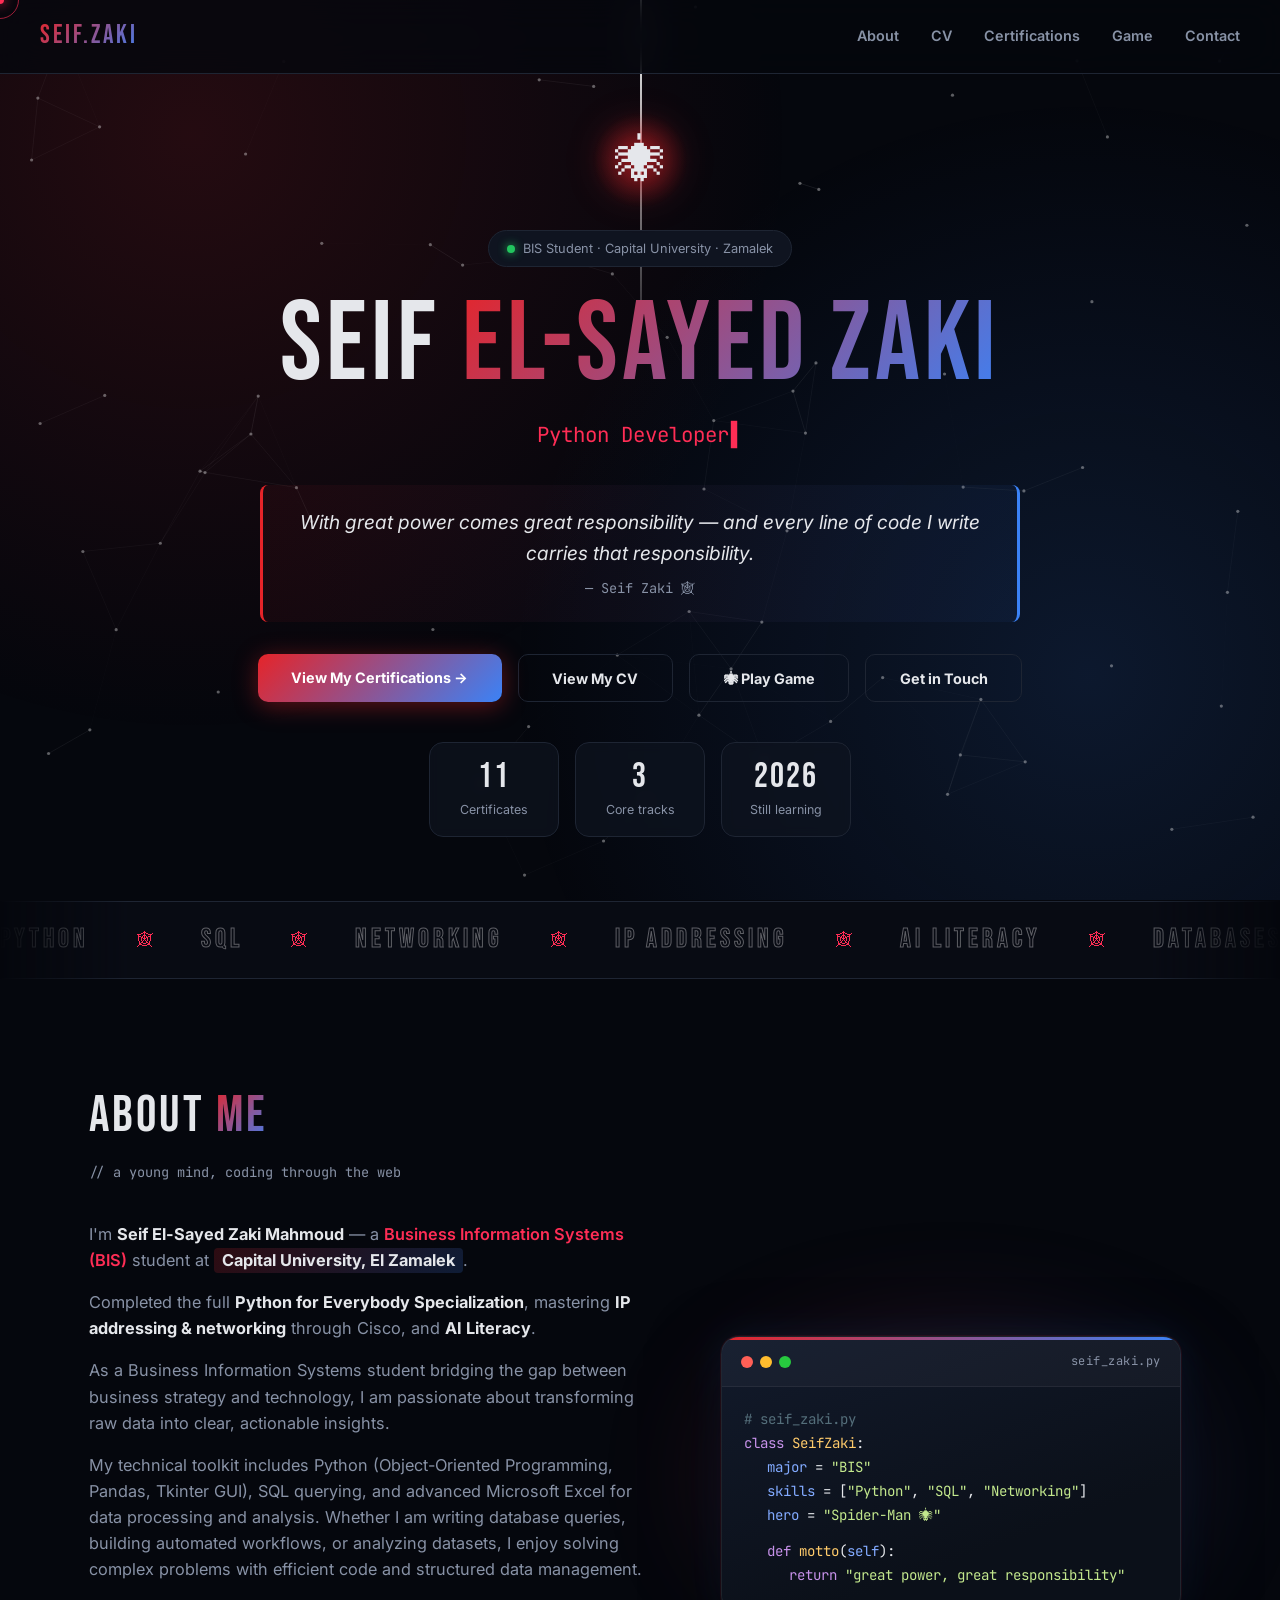
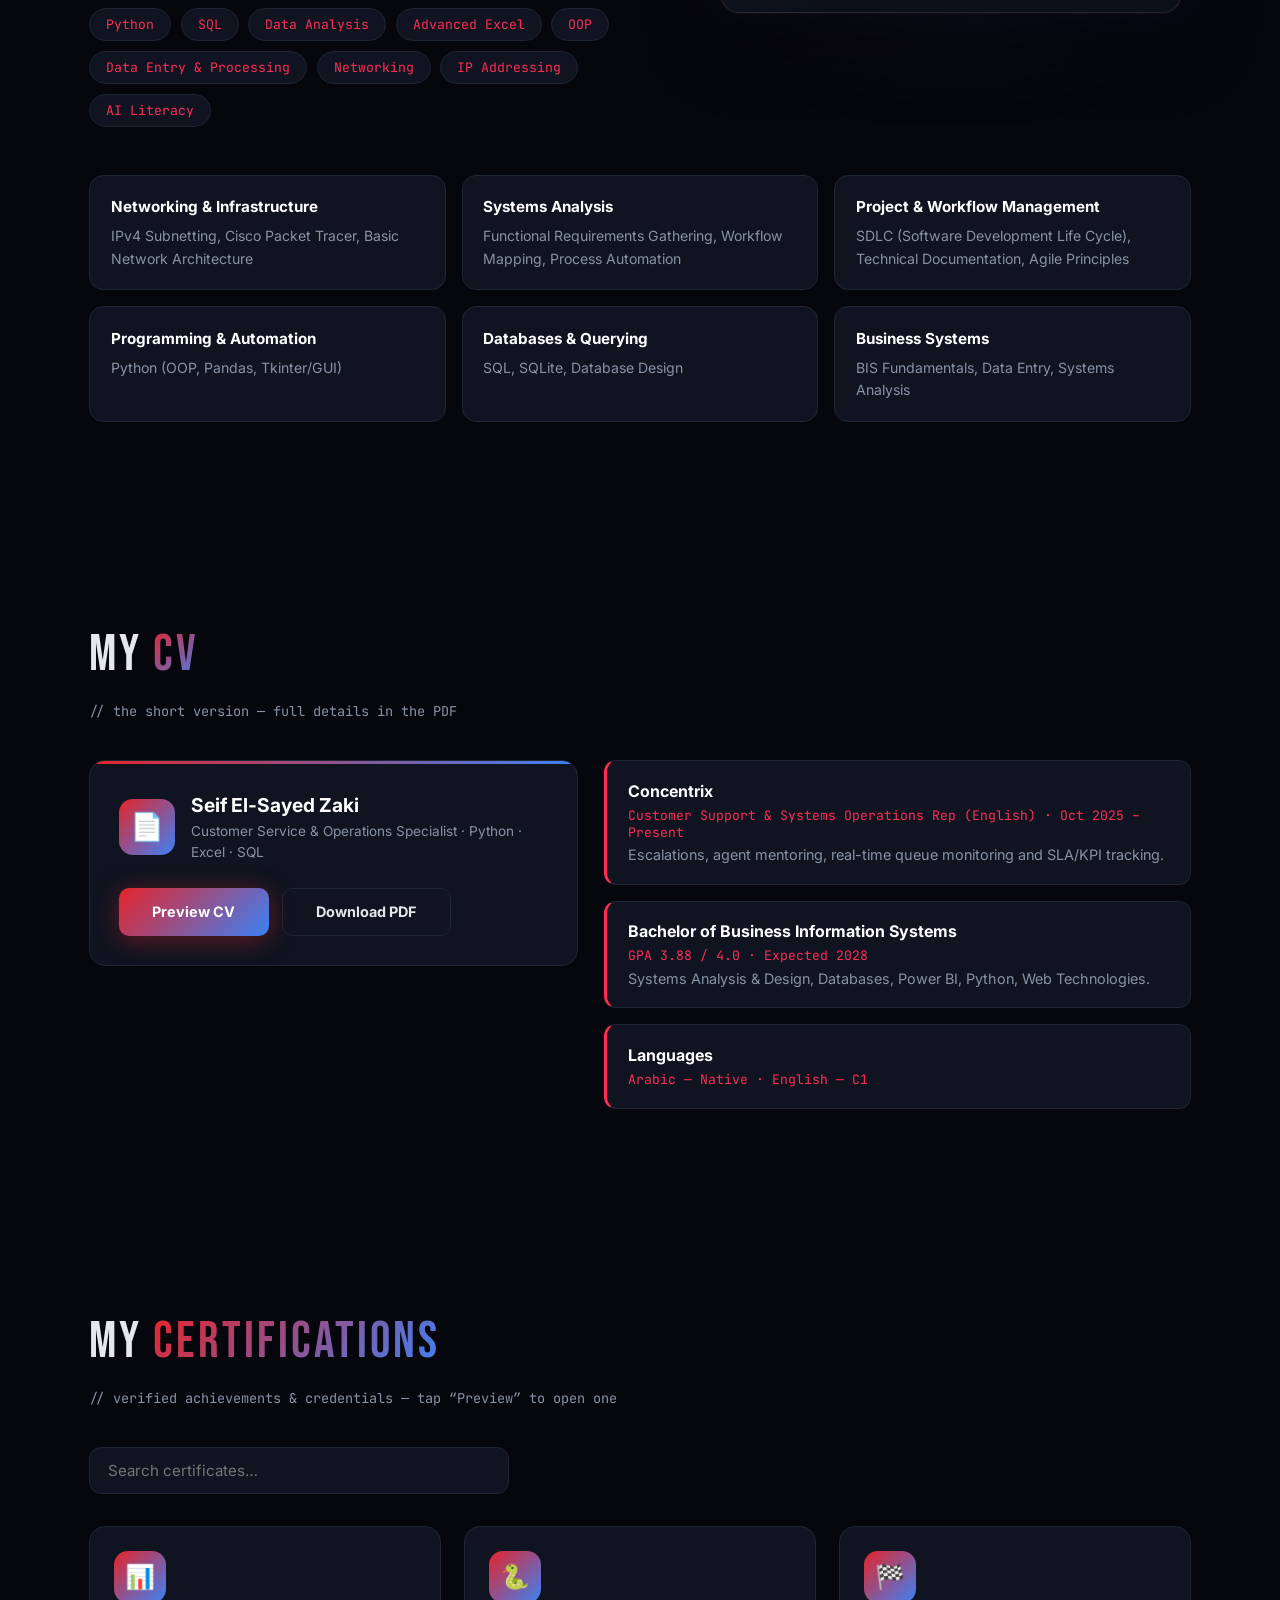
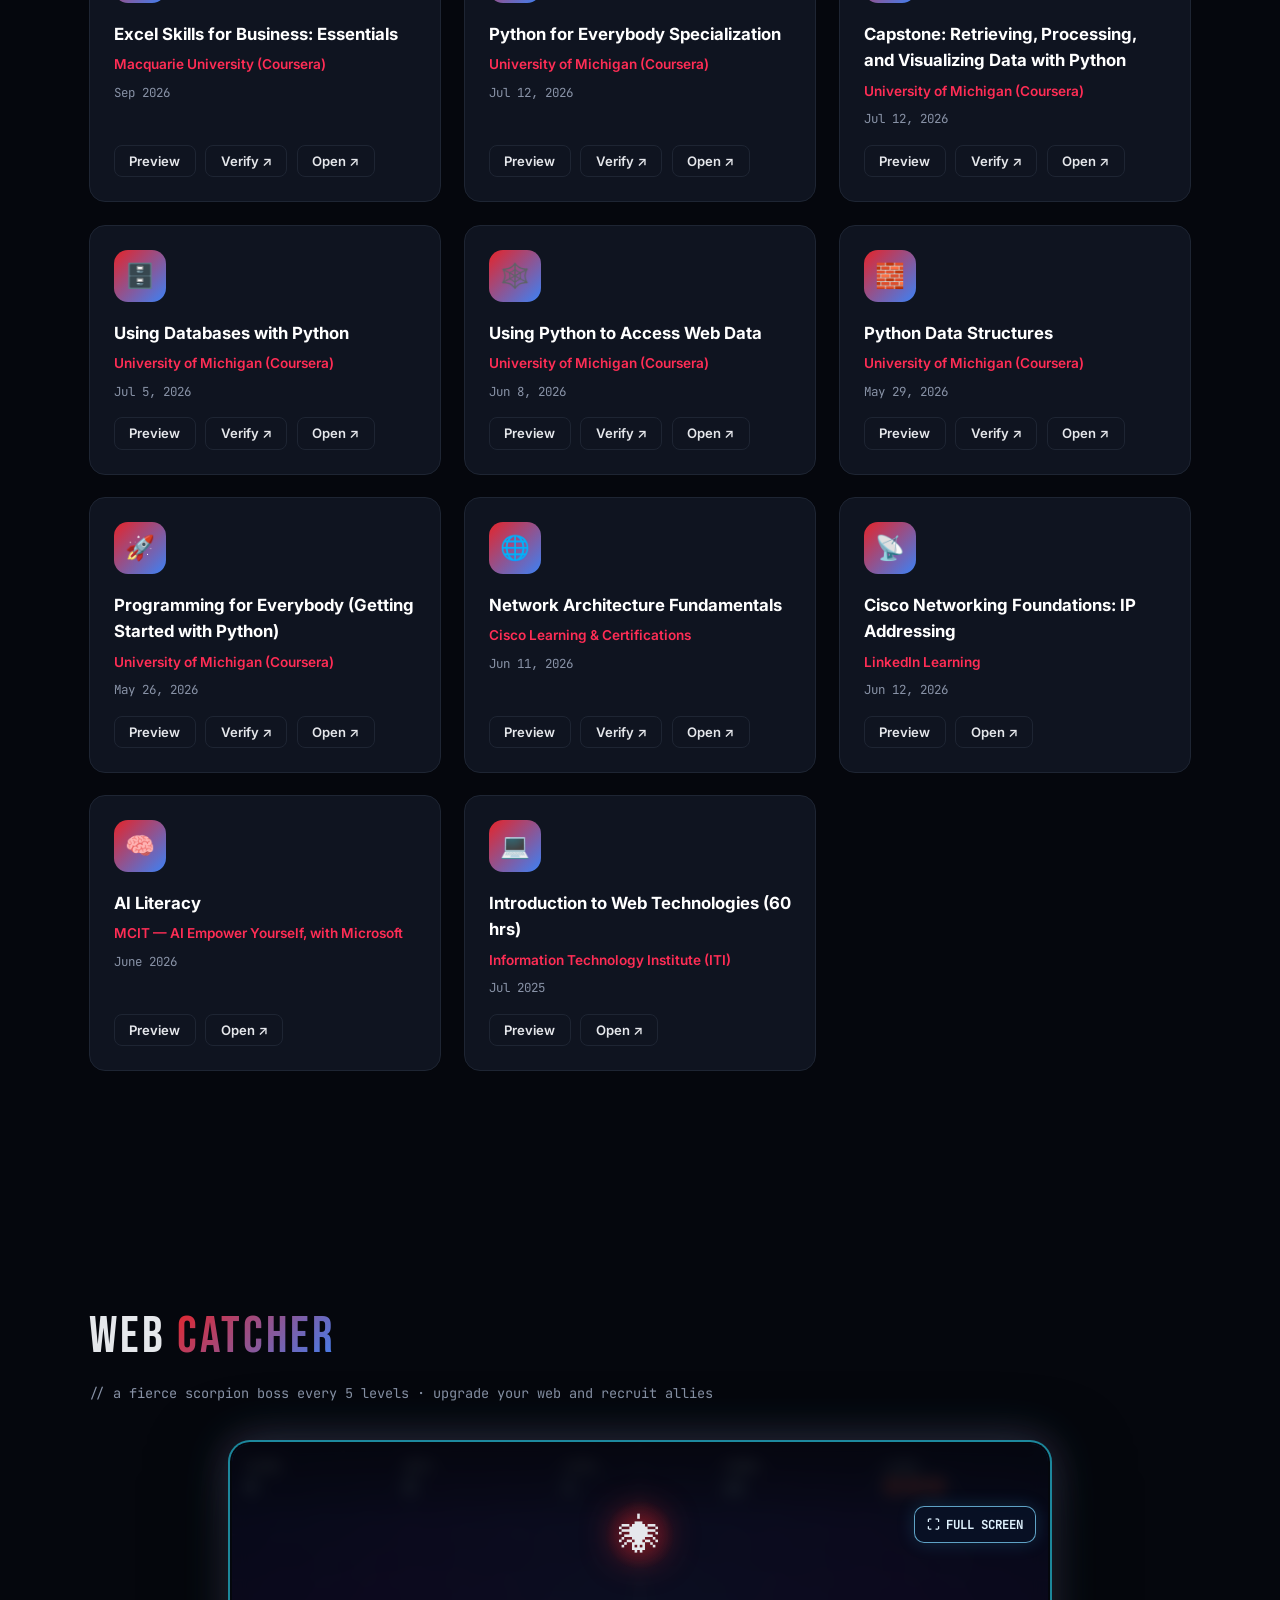
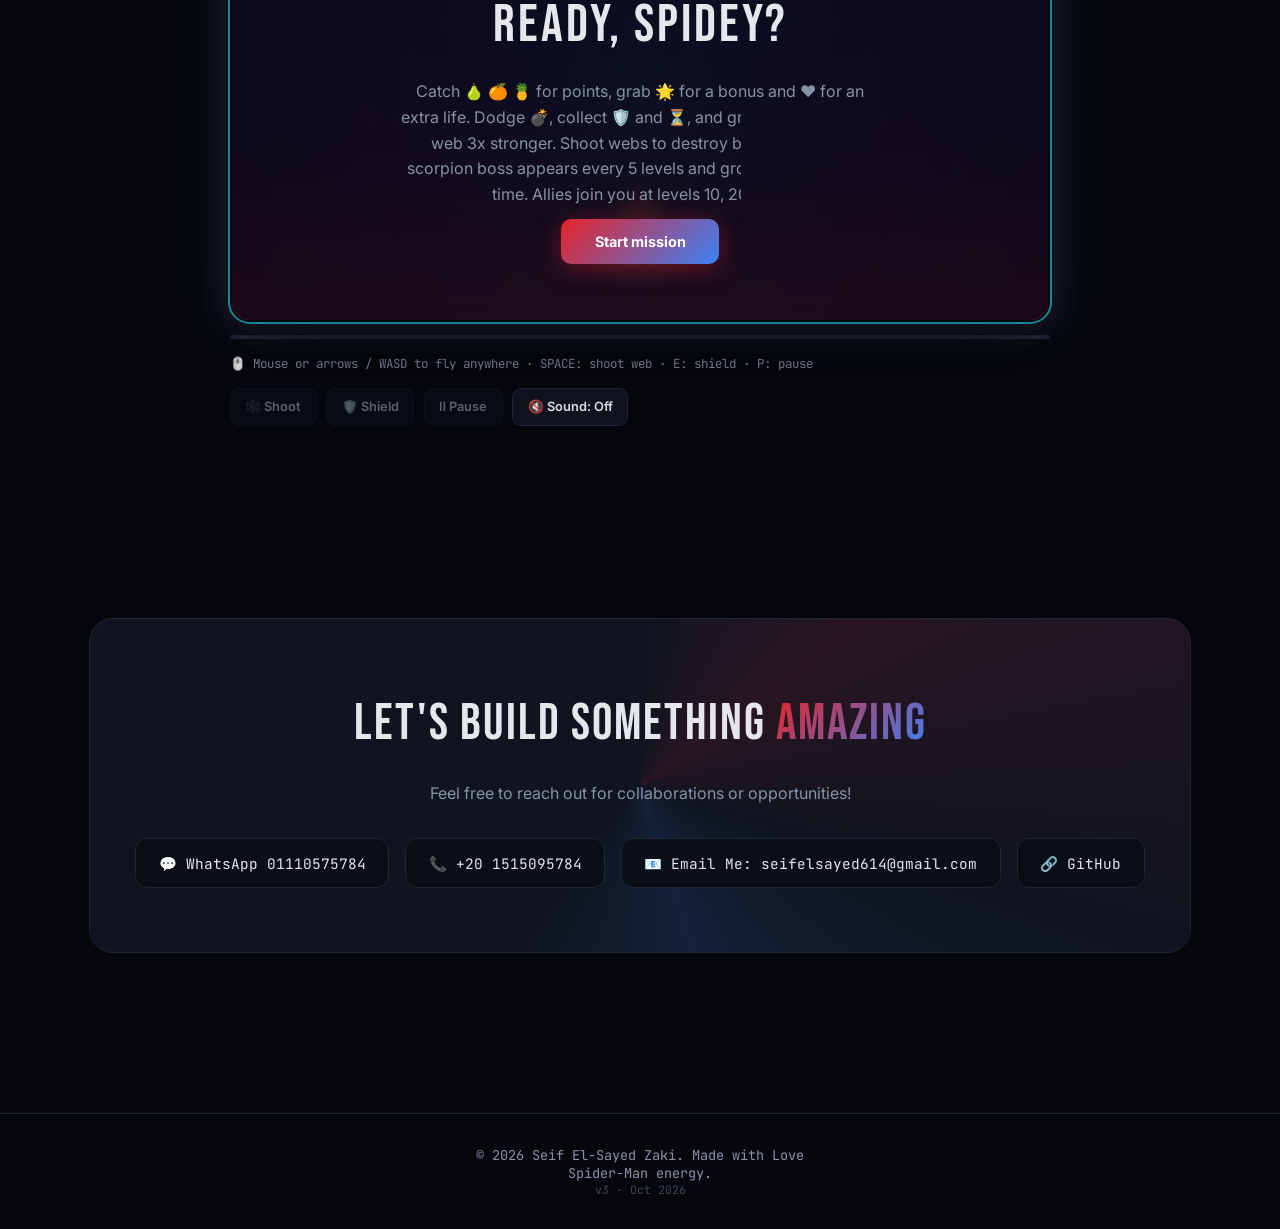
==== commit 73de284a: "Add files via upload" ====
--- a/index.html
+++ b/index.html
@@ -1,3 +1,4 @@
+<!-- Version 3 - updated 2026-10-14 -->
 <!doctype html>
 <html lang="en">
   <head>
@@ -29,7 +30,7 @@
       href="https://fonts.googleapis.com/css2?family=Inter:wght@300;400;600;800&family=JetBrains+Mono:wght@400;600&family=Bebas+Neue&display=swap"
       rel="stylesheet"
     />
-    <link rel="stylesheet" href="style.css?v=2" />
+    <link rel="stylesheet" href="style.css?v=3" />
   </head>
   <body>
     <div id="progress"></div>
@@ -406,6 +407,7 @@
     <footer>
       <p>© 2026 Seif El-Sayed Zaki. Made with Love</p>
       <p>Spider-Man energy.</p>
+      <p style="opacity:.45;font-size:.72rem">v3 · Oct 2026</p>
     </footer>
     <button id="toTop" type="button" aria-label="Back to top">↑</button>
 
@@ -430,8 +432,8 @@
       </div>
     </div>
 
-    <script src="certificates.js?v=2"></script>
-    <script src="main.js?v=2"></script>
-    <script src="game.js?v=2"></script>
+    <script src="certificates.js?v=3"></script>
+    <script src="main.js?v=3"></script>
+    <script src="game.js?v=3"></script>
   </body>
 </html>
--- a/style.css
+++ b/style.css
@@ -1,3 +1,4 @@
+/* Version 3 - updated 2026-10-14 */
 /* Seif Zaki portfolio styles */
 
 :root {
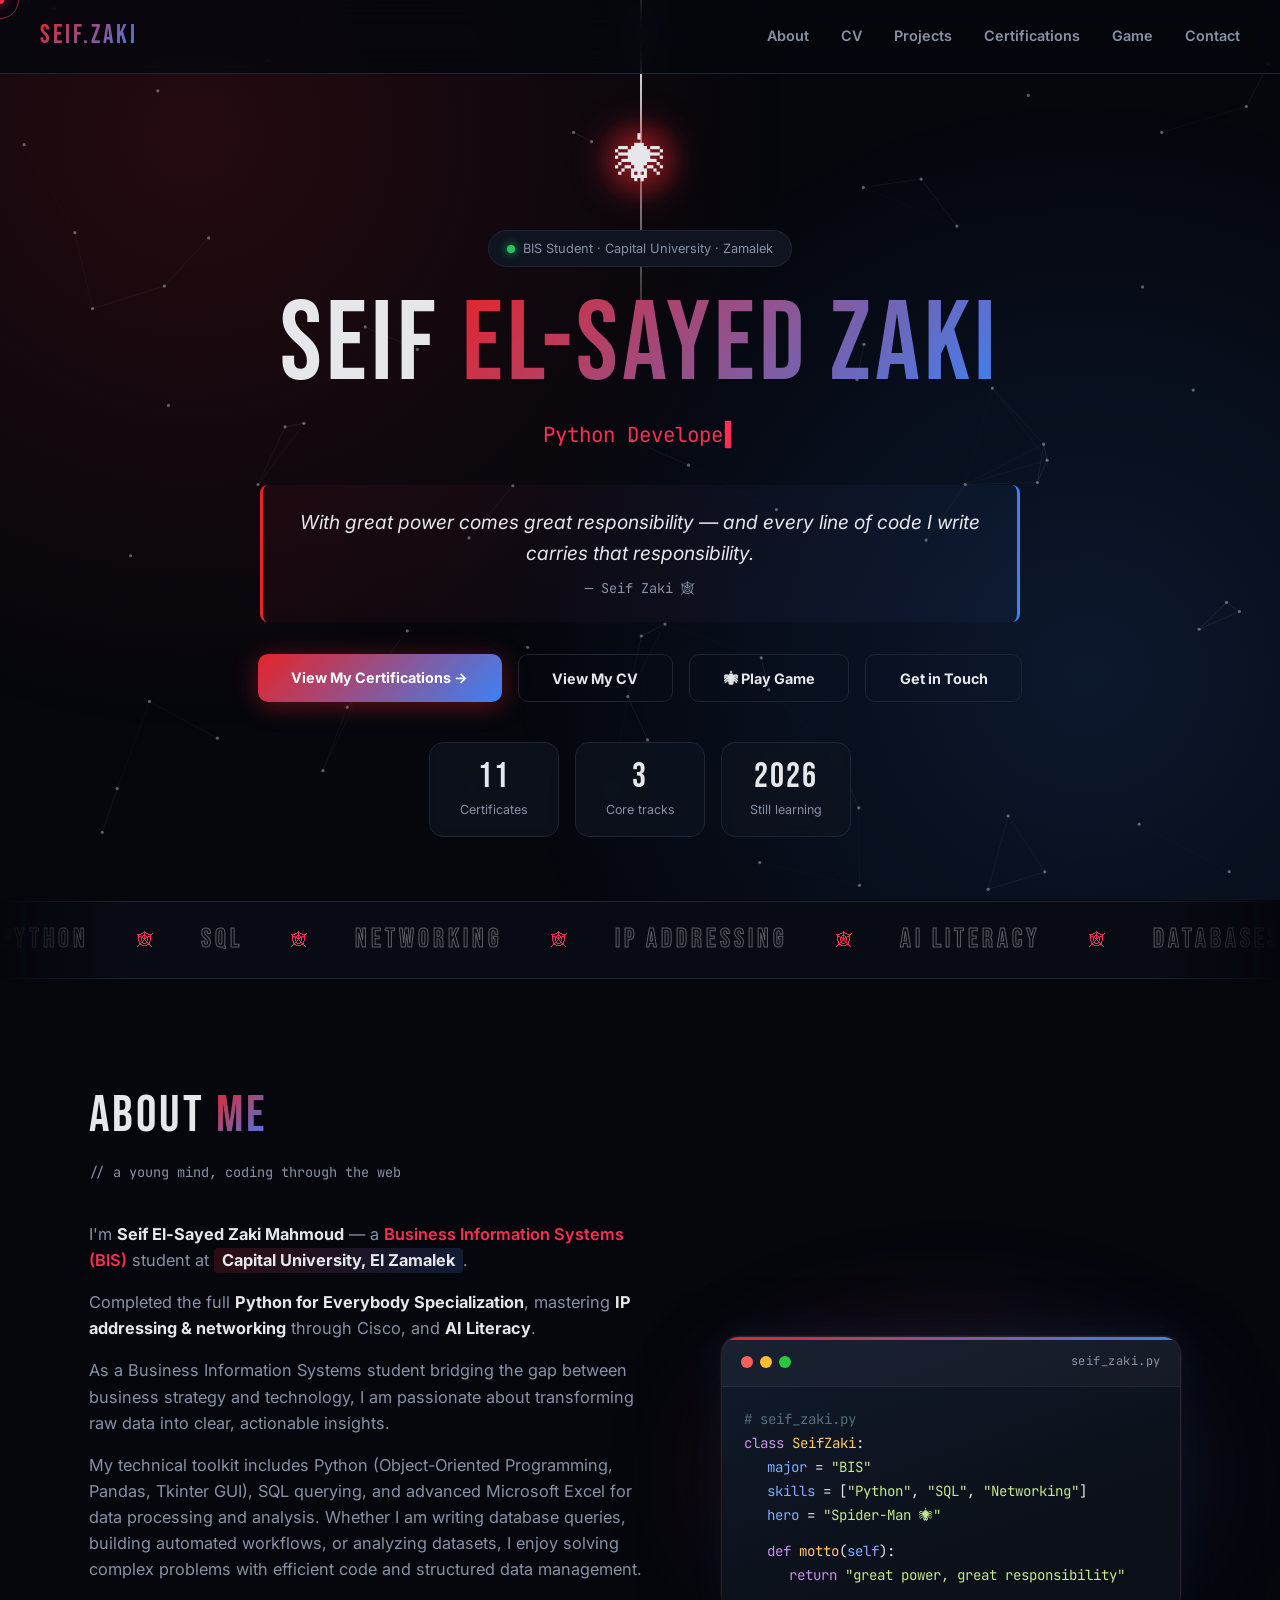
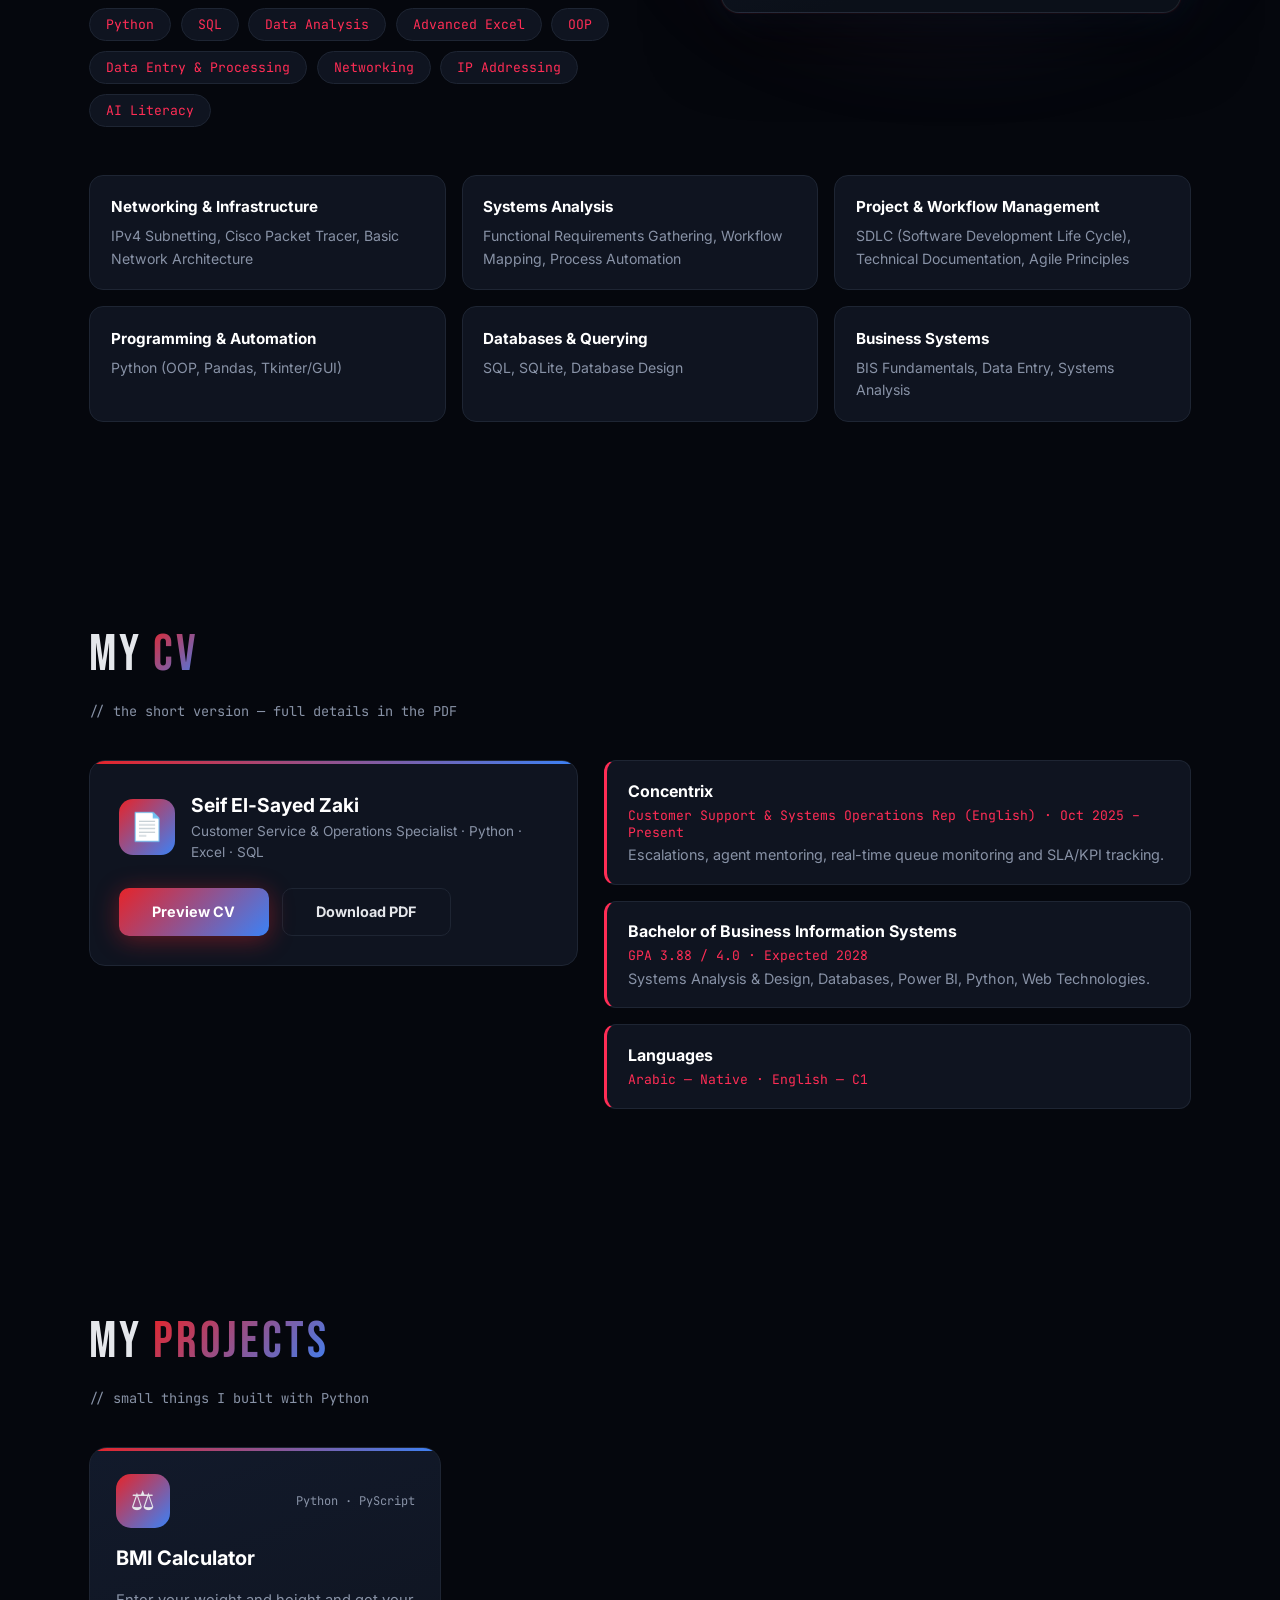
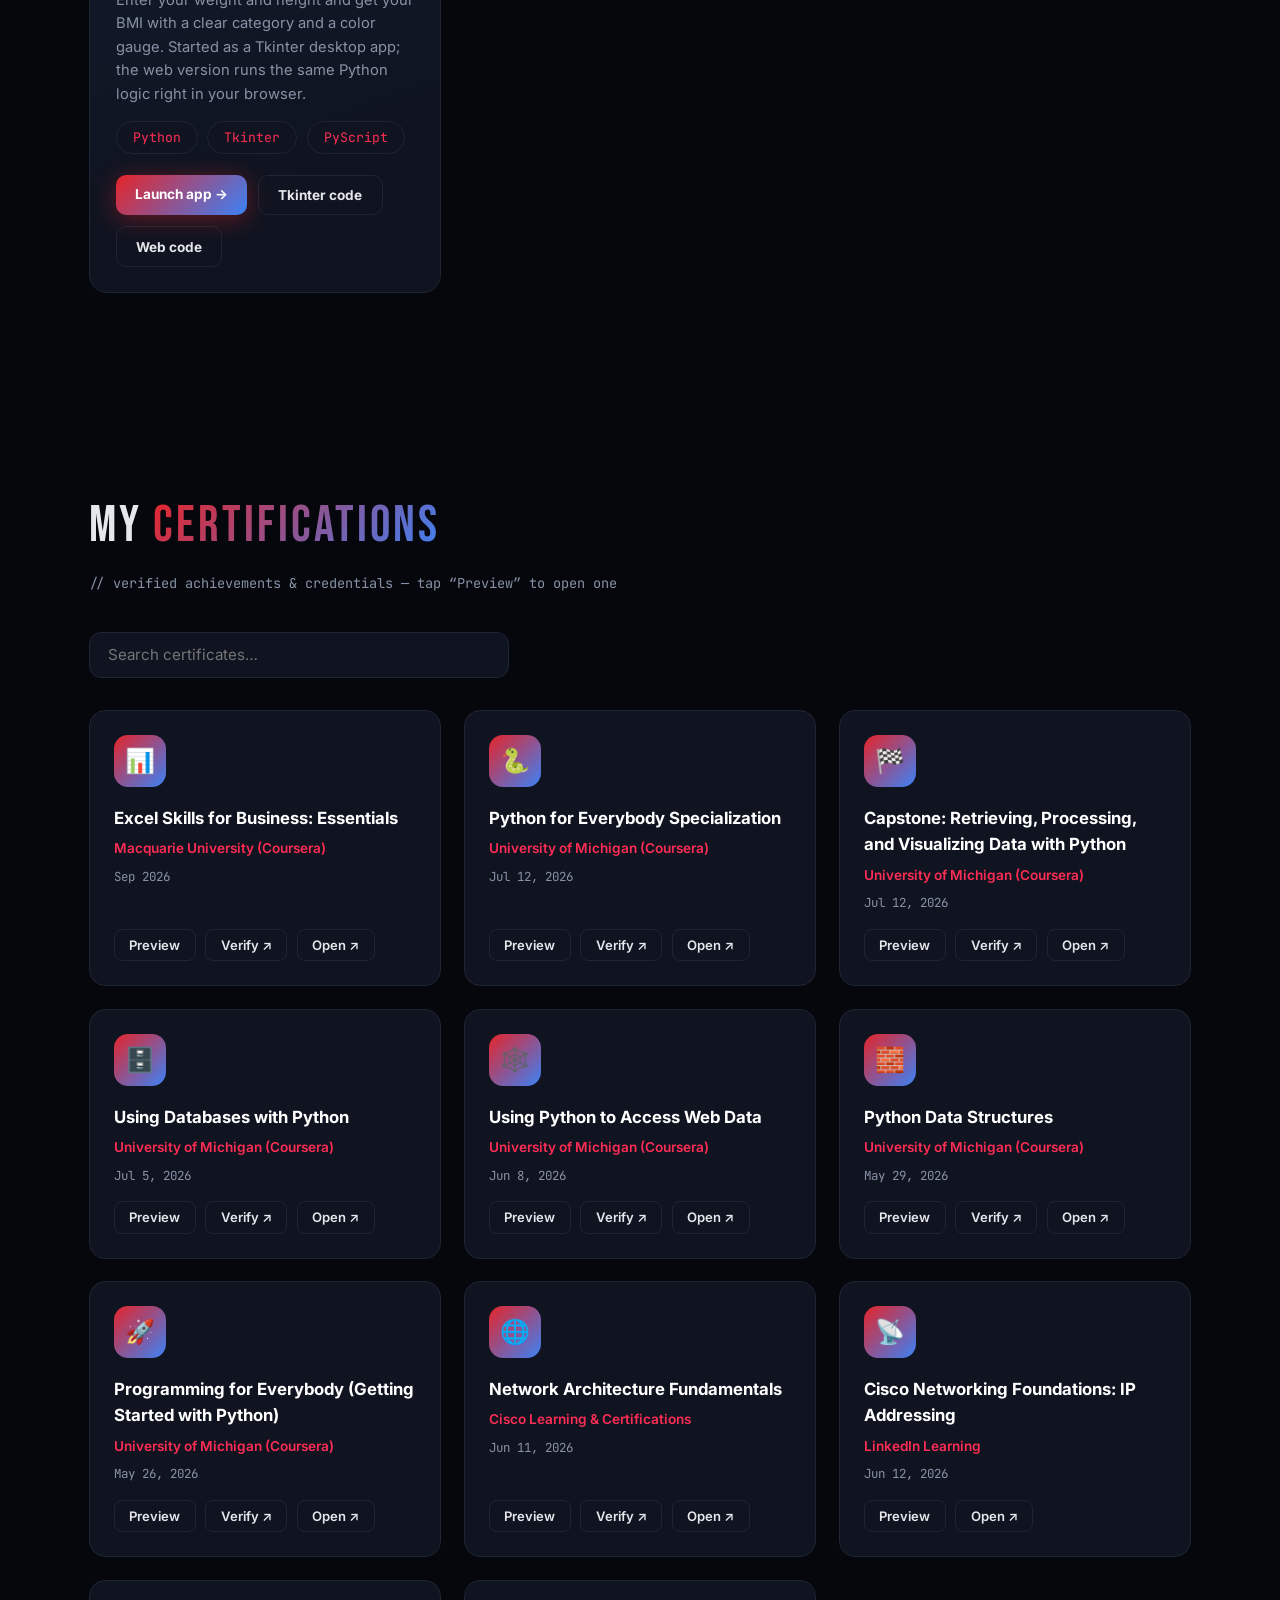
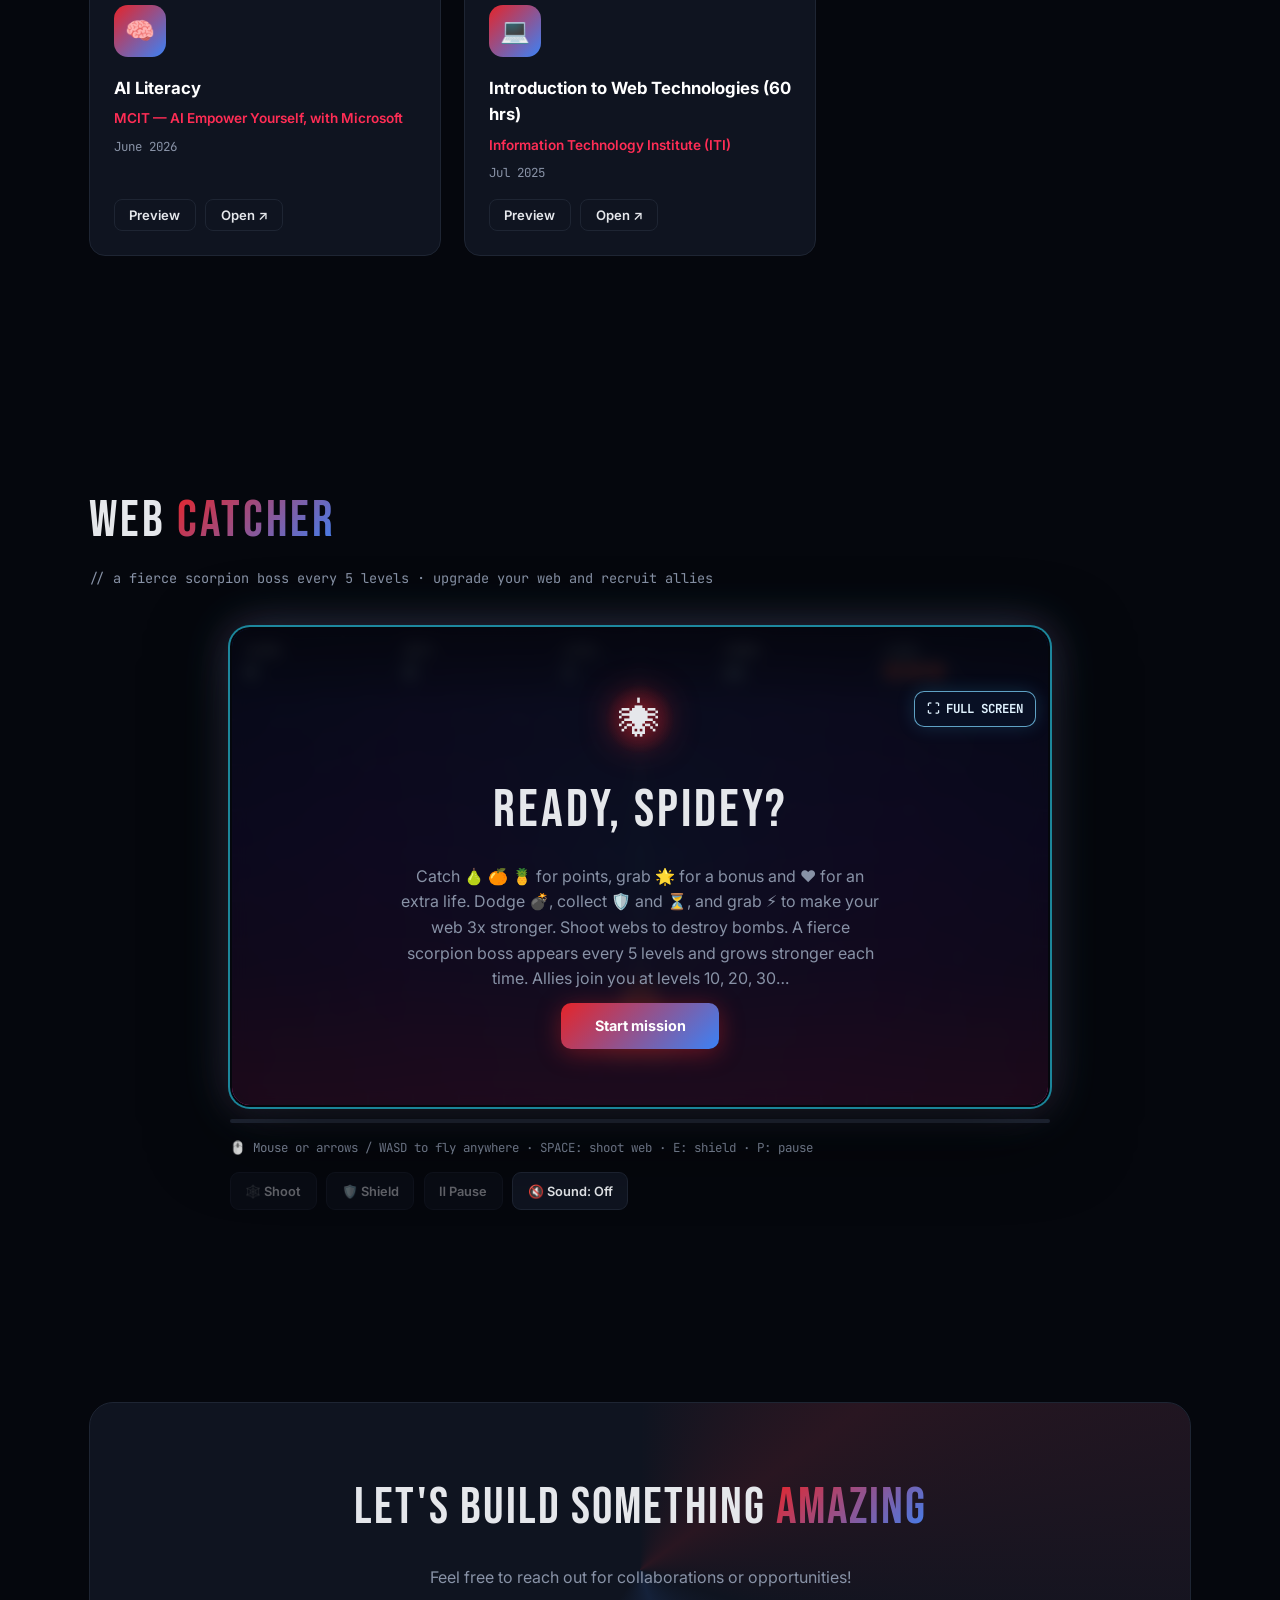
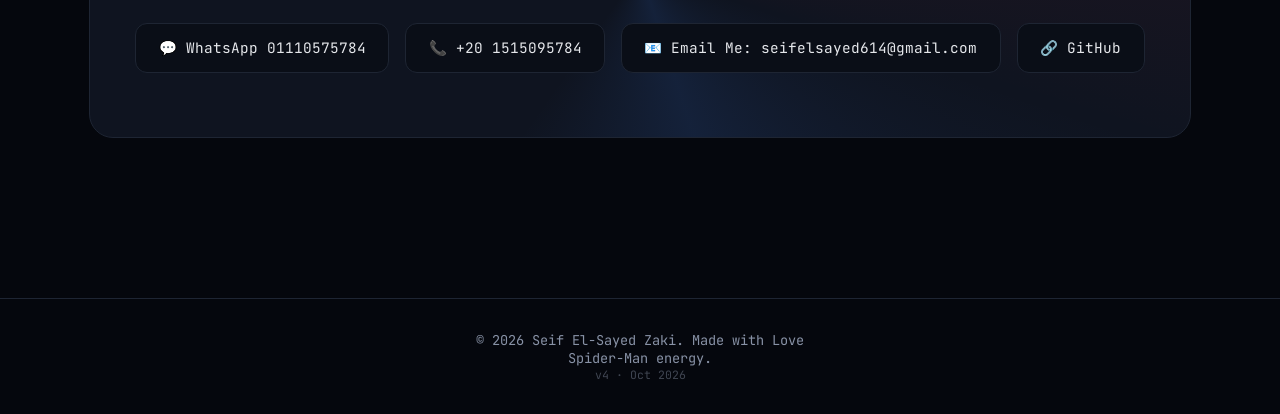
==== commit cc30be6d: "Add files via upload" ====
--- a/index.html
+++ b/index.html
@@ -1,4 +1,4 @@
-<!-- Version 3 - updated 2026-10-14 -->
+<!-- Version 4 - updated 2026-10-14 -->
 <!doctype html>
 <html lang="en">
   <head>
@@ -30,7 +30,7 @@
       href="https://fonts.googleapis.com/css2?family=Inter:wght@300;400;600;800&family=JetBrains+Mono:wght@400;600&family=Bebas+Neue&display=swap"
       rel="stylesheet"
     />
-    <link rel="stylesheet" href="style.css?v=3" />
+    <link rel="stylesheet" href="style.css?v=4" />
   </head>
   <body>
     <div id="progress"></div>
@@ -55,6 +55,7 @@
       <ul id="navLinks">
         <li><a href="#about">About</a></li>
         <li><a href="#cv">CV</a></li>
+        <li><a href="#projects">Projects</a></li>
         <li><a href="#certs">Certifications</a></li>
         <li><a href="#game">Game</a></li>
         <li><a href="#contact">Contact</a></li>
@@ -265,6 +266,37 @@
               <span>Arabic — Native · English — C1</span>
             </div>
           </div>
+        </div>
+      </div>
+    </section>
+
+    <section id="projects">
+      <div class="reveal">
+        <h2 class="section-title">My <span class="grad">Projects</span></h2>
+        <p class="section-sub">// small things I built with Python</p>
+        <div class="project-grid">
+          <article class="project-card">
+            <div class="project-top">
+              <span class="project-icon" aria-hidden="true">⚖️</span>
+              <span class="project-tag">Python · PyScript</span>
+            </div>
+            <h3>BMI Calculator</h3>
+            <p>
+              Enter your weight and height and get your BMI with a clear
+              category and a color gauge. Started as a Tkinter desktop app; the
+              web version runs the same Python logic right in your browser.
+            </p>
+            <div class="skills">
+              <span class="skill">Python</span>
+              <span class="skill">Tkinter</span>
+              <span class="skill">PyScript</span>
+            </div>
+            <div class="project-actions">
+              <a class="btn btn-primary" href="bmi.html">Launch app →</a>
+              <a class="btn btn-ghost" href="bmi_tkinter.py" target="_blank" rel="noopener">Tkinter code</a>
+              <a class="btn btn-ghost" href="bmi_app.py" target="_blank" rel="noopener">Web code</a>
+            </div>
+          </article>
         </div>
       </div>
     </section>
@@ -407,7 +439,7 @@
     <footer>
       <p>© 2026 Seif El-Sayed Zaki. Made with Love</p>
       <p>Spider-Man energy.</p>
-      <p style="opacity:.45;font-size:.72rem">v3 · Oct 2026</p>
+      <p style="opacity:.45;font-size:.72rem">v4 · Oct 2026</p>
     </footer>
     <button id="toTop" type="button" aria-label="Back to top">↑</button>
 
@@ -432,8 +464,8 @@
       </div>
     </div>
 
-    <script src="certificates.js?v=3"></script>
-    <script src="main.js?v=3"></script>
-    <script src="game.js?v=3"></script>
+    <script src="certificates.js?v=4"></script>
+    <script src="main.js?v=4"></script>
+    <script src="game.js?v=4"></script>
   </body>
 </html>
--- a/style.css
+++ b/style.css
@@ -1,4 +1,4 @@
-/* Version 3 - updated 2026-10-14 */
+/* Version 4 - updated 2026-10-14 */
 /* Seif Zaki portfolio styles */
 
 :root {
@@ -451,6 +451,43 @@
   font: .82rem 'JetBrains Mono', monospace;
 }
 .cv-item p { color: var(--muted); font-size: .9rem; }
+
+/* projects */
+.project-grid {
+  display: grid;
+  grid-template-columns: repeat(auto-fill, minmax(min(100%, 340px), 1fr));
+  gap: 1.4rem;
+}
+.project-card {
+  position: relative; overflow: hidden;
+  display: flex; flex-direction: column; gap: .9rem;
+  padding: 1.6rem;
+  background: linear-gradient(160deg, #121a2b, var(--card) 70%);
+  border: 1px solid var(--border);
+  border-radius: 18px;
+  transition: transform .25s, border-color .3s, box-shadow .3s;
+}
+.project-card::before {
+  content: '';
+  position: absolute; inset: 0 0 auto 0;
+  height: 3px;
+  background: var(--gradient);
+}
+.project-card:hover { transform: translateY(-6px); border-color: rgba(230,36,41,.5); box-shadow: 0 25px 50px rgba(0,0,0,.6); }
+.project-top { display: flex; justify-content: space-between; align-items: center; gap: 1rem; }
+.project-icon {
+  width: 54px; height: 54px;
+  display: grid; place-items: center;
+  border-radius: 15px;
+  background: var(--gradient);
+  font-size: 1.7rem;
+}
+.project-tag { color: var(--muted); font: .75rem 'JetBrains Mono', monospace; }
+.project-card h3 { color: #fff; font-size: 1.25rem; }
+.project-card p { color: var(--muted); font-size: .92rem; }
+.project-card .skills { margin-top: 0; }
+.project-actions { display: flex; flex-wrap: wrap; gap: .7rem; margin-top: auto; padding-top: .4rem; }
+.project-actions .btn { padding: .7rem 1.2rem; font-size: .85rem; }
 
 /* certificates */
 .search {
@@ -778,6 +815,7 @@
   .contact { padding: 2.5rem 1.2rem; }
   .contact-item { width: 100%; }
   .cv-actions .btn { flex: 1 1 100%; text-align: center; }
+  .project-actions .btn { flex: 1 1 100%; text-align: center; }
   .modal { padding: .6rem; }
   .modal-box { height: 88vh; }
 
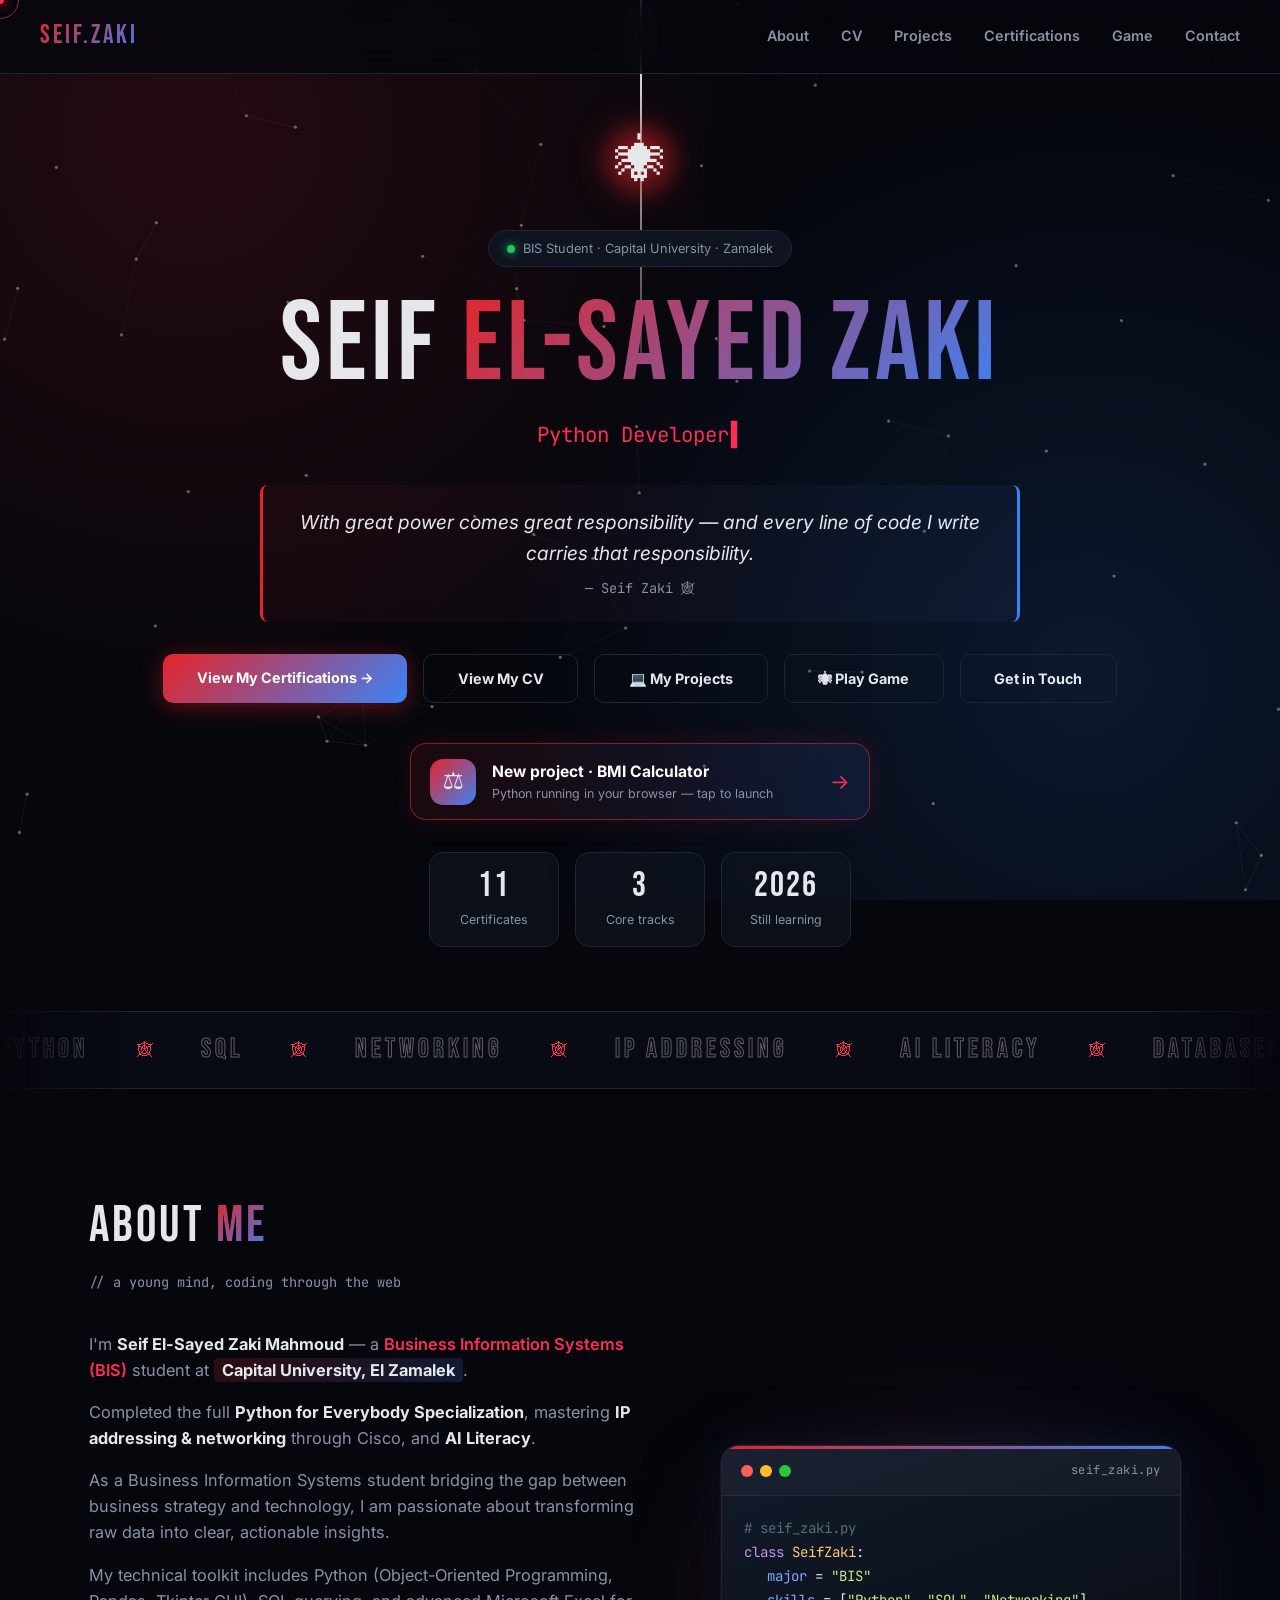
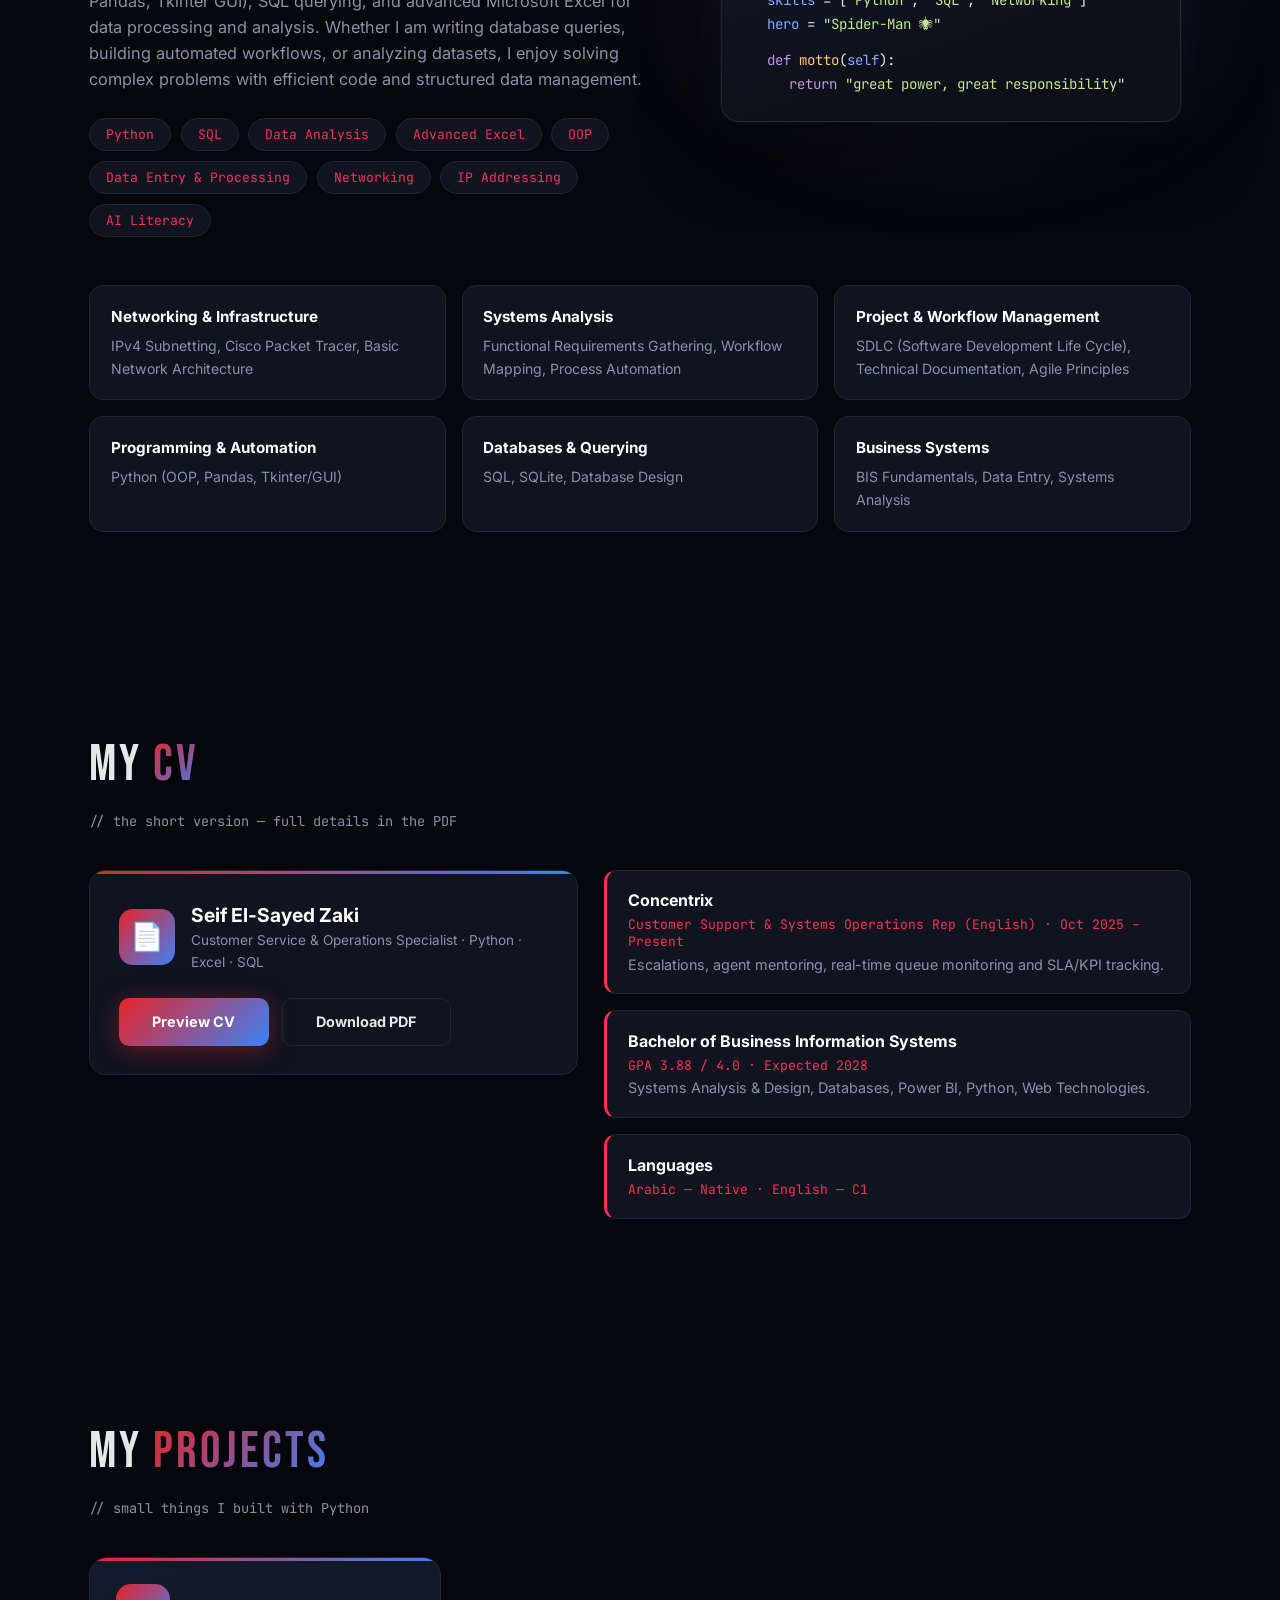
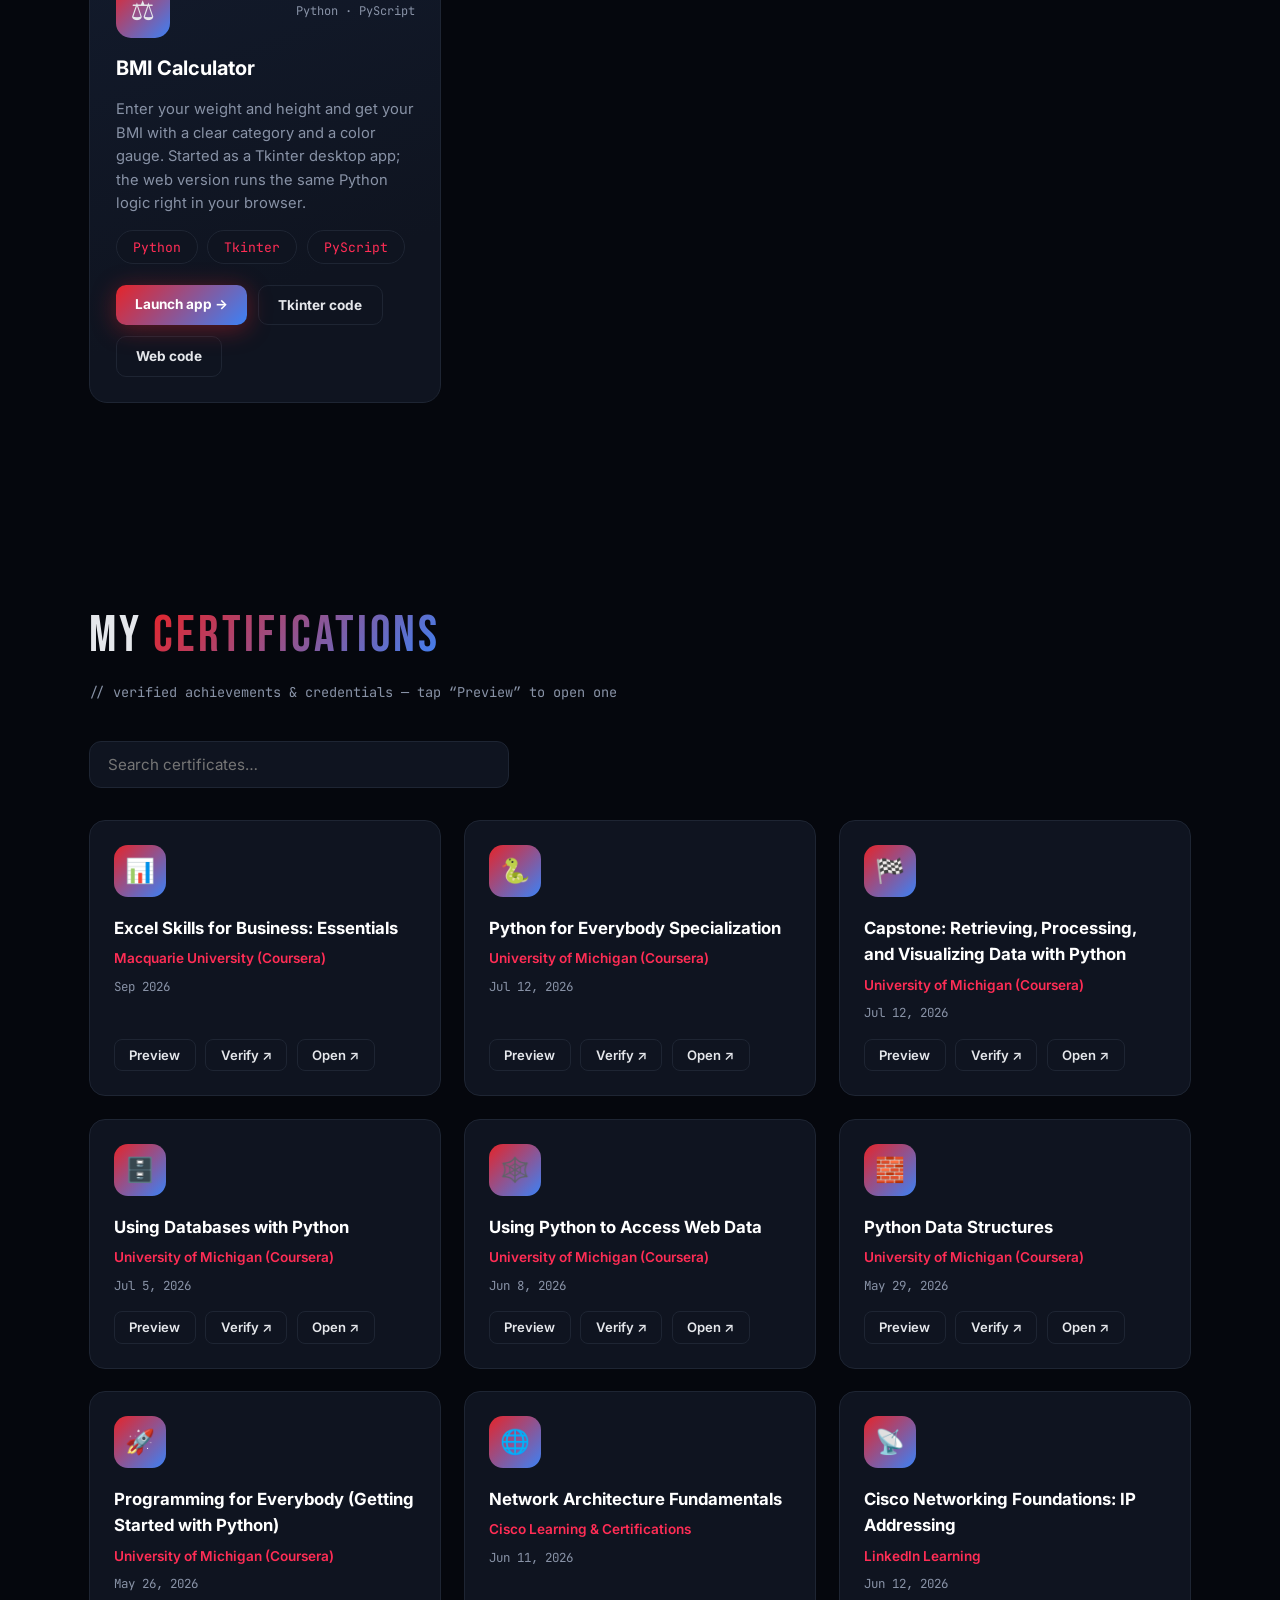
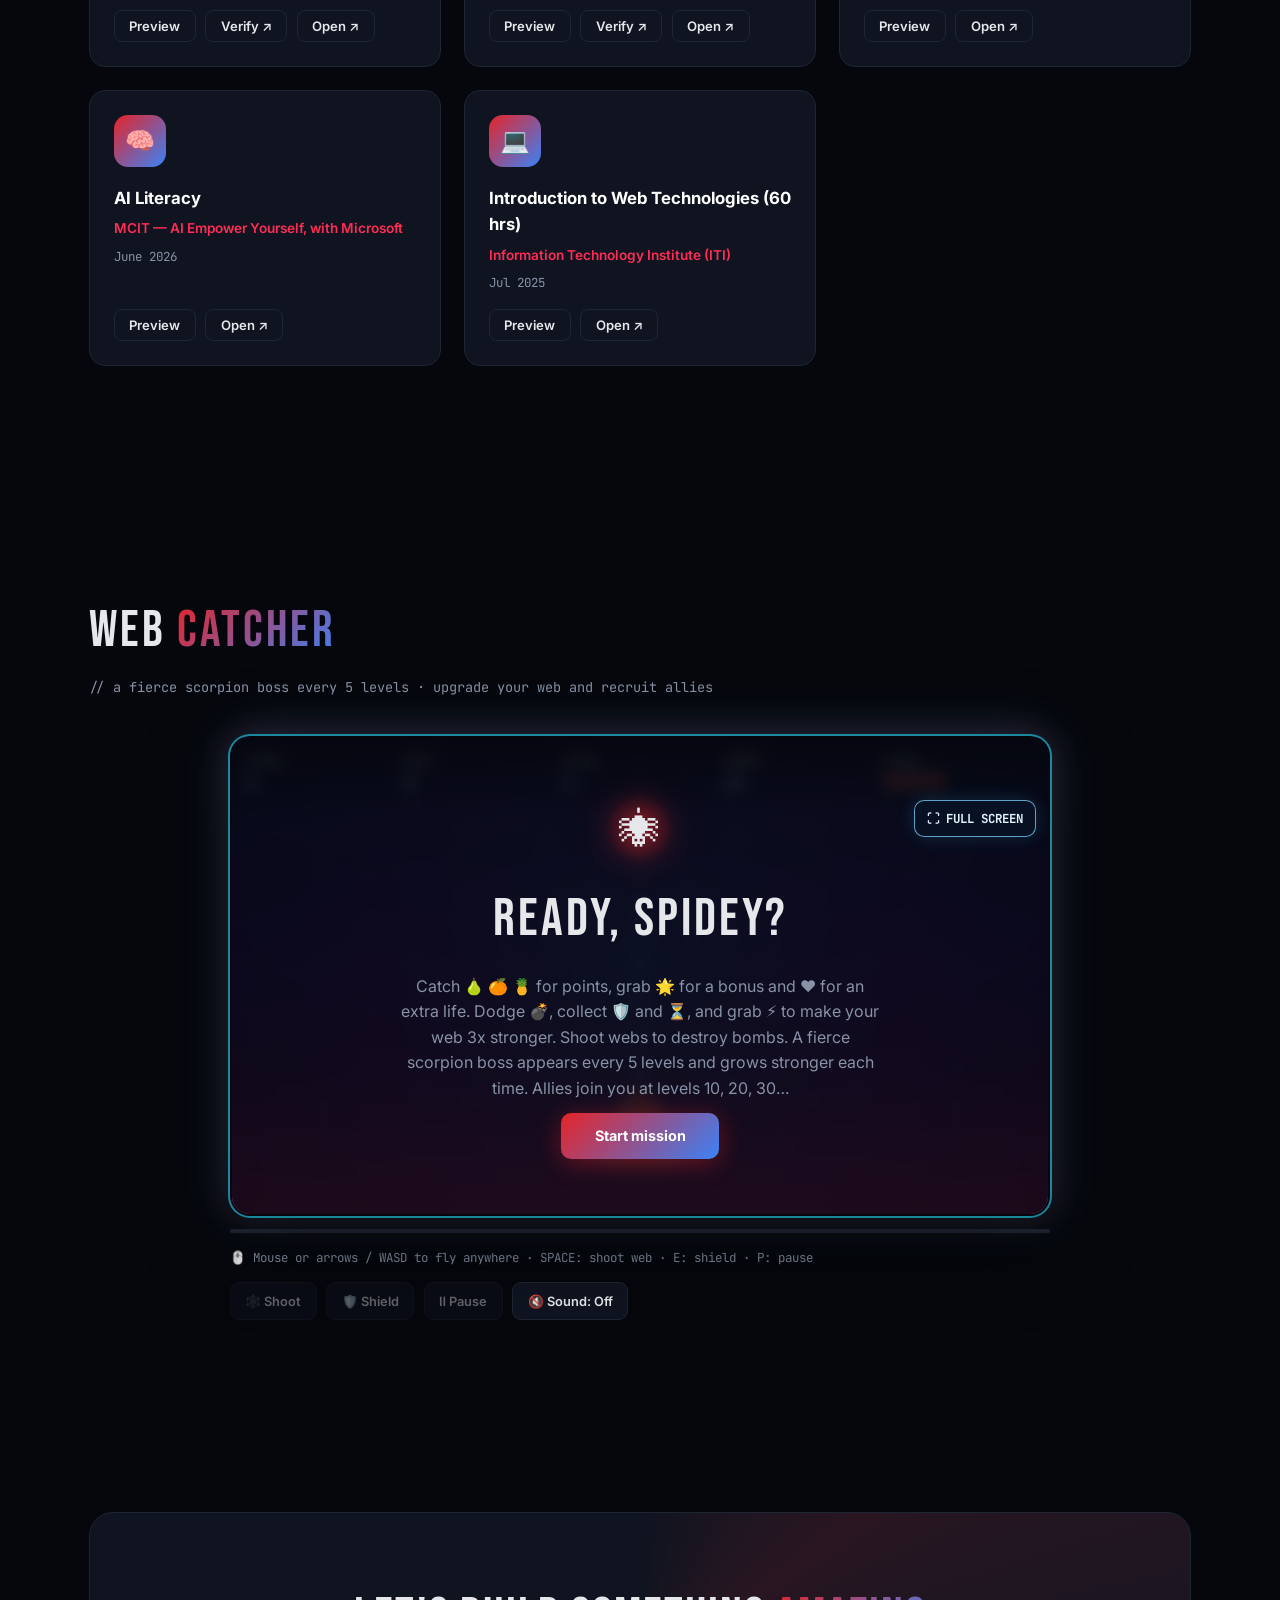
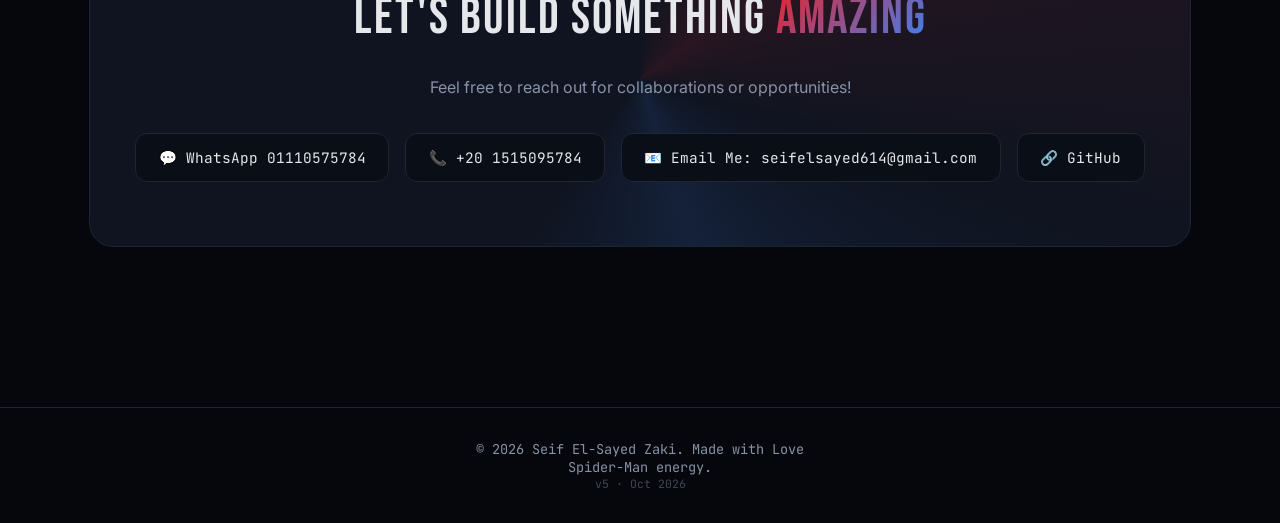
==== commit ab98eecf: "Add files via upload" ====
--- a/index.html
+++ b/index.html
@@ -1,4 +1,4 @@
-<!-- Version 4 - updated 2026-10-14 -->
+<!-- Version 5 - updated 2026-10-14 -->
 <!doctype html>
 <html lang="en">
   <head>
@@ -30,7 +30,7 @@
       href="https://fonts.googleapis.com/css2?family=Inter:wght@300;400;600;800&family=JetBrains+Mono:wght@400;600&family=Bebas+Neue&display=swap"
       rel="stylesheet"
     />
-    <link rel="stylesheet" href="style.css?v=4" />
+    <link rel="stylesheet" href="style.css?v=5" />
   </head>
   <body>
     <div id="progress"></div>
@@ -86,9 +86,18 @@
       <div class="cta-group">
         <a href="#certs" class="btn btn-primary">View My Certifications →</a>
         <a href="#cv" class="btn btn-ghost">View My CV</a>
+        <a href="#projects" class="btn btn-ghost">💻 My Projects</a>
         <a href="#game" class="btn btn-ghost">🕷 Play Game</a>
         <a href="#contact" class="btn btn-ghost">Get in Touch</a>
       </div>
+      <a class="hero-project" href="bmi.html">
+        <span class="hp-icon" aria-hidden="true">⚖️</span>
+        <span class="hp-text">
+          <b>New project · BMI Calculator</b>
+          <small>Python running in your browser — tap to launch</small>
+        </span>
+        <span class="hp-arrow" aria-hidden="true">→</span>
+      </a>
       <div class="stats">
         <div class="stat">
           <b data-count="0" id="certCount">0</b><span>Certificates</span>
@@ -439,7 +448,7 @@
     <footer>
       <p>© 2026 Seif El-Sayed Zaki. Made with Love</p>
       <p>Spider-Man energy.</p>
-      <p style="opacity:.45;font-size:.72rem">v4 · Oct 2026</p>
+      <p style="opacity:.45;font-size:.72rem">v5 · Oct 2026</p>
     </footer>
     <button id="toTop" type="button" aria-label="Back to top">↑</button>
 
@@ -464,8 +473,8 @@
       </div>
     </div>
 
-    <script src="certificates.js?v=4"></script>
-    <script src="main.js?v=4"></script>
-    <script src="game.js?v=4"></script>
+    <script src="certificates.js?v=5"></script>
+    <script src="main.js?v=5"></script>
+    <script src="game.js?v=5"></script>
   </body>
 </html>
--- a/style.css
+++ b/style.css
@@ -1,4 +1,4 @@
-/* Version 4 - updated 2026-10-14 */
+/* Version 5 - updated 2026-10-14 */
 /* Seif Zaki portfolio styles */
 
 :root {
@@ -253,6 +253,34 @@
 @keyframes shine { to { left: 160%; } }
 .btn-ghost { background: transparent; color: var(--text); border: 1px solid var(--border); }
 .btn-ghost:hover { border-color: var(--blue); }
+
+/* featured project chip in the hero */
+.hero-project {
+  display: flex; align-items: center; gap: 1rem;
+  width: 100%; max-width: 460px;
+  margin-bottom: 2rem;
+  padding: .9rem 1.2rem;
+  text-align: left; text-decoration: none; color: var(--text);
+  background: linear-gradient(90deg, rgba(230,36,41,.10), rgba(59,130,246,.10));
+  border: 1px solid rgba(255,45,85,.45);
+  border-radius: 16px;
+  box-shadow: 0 0 28px rgba(230,36,41,.15);
+  transition: transform .25s, box-shadow .25s, border-color .25s;
+}
+.hero-project:hover { transform: translateY(-3px); border-color: var(--accent); box-shadow: 0 8px 36px rgba(230,36,41,.35); }
+.hp-icon {
+  flex-shrink: 0;
+  width: 46px; height: 46px;
+  display: grid; place-items: center;
+  border-radius: 13px;
+  background: var(--gradient);
+  font-size: 1.5rem;
+}
+.hp-text { display: flex; flex-direction: column; min-width: 0; }
+.hp-text b { color: #fff; font-size: .98rem; }
+.hp-text small { color: var(--muted); font-size: .78rem; }
+.hp-arrow { margin-left: auto; color: var(--accent); font-size: 1.3rem; transition: transform .25s; }
+.hero-project:hover .hp-arrow { transform: translateX(5px); }
 
 .stats { display: flex; flex-wrap: wrap; justify-content: center; gap: 1rem; }
 .stat {
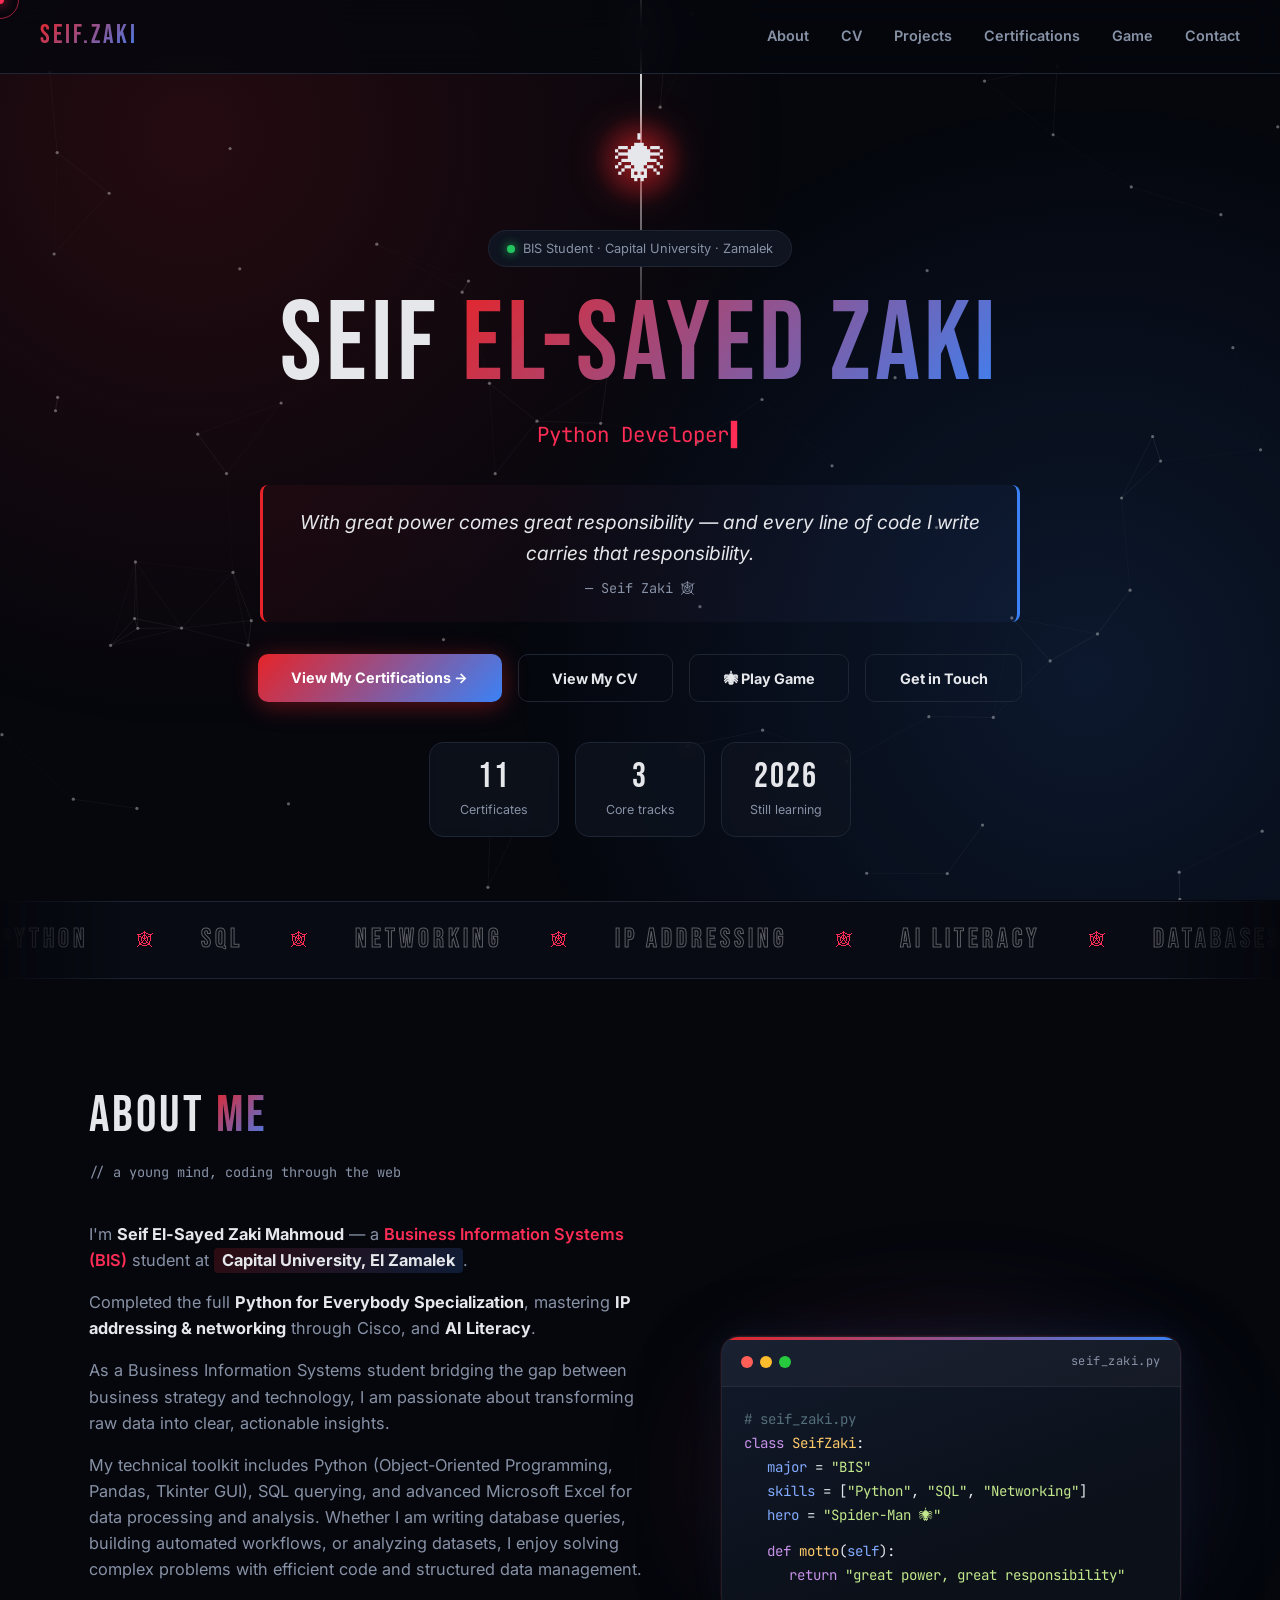
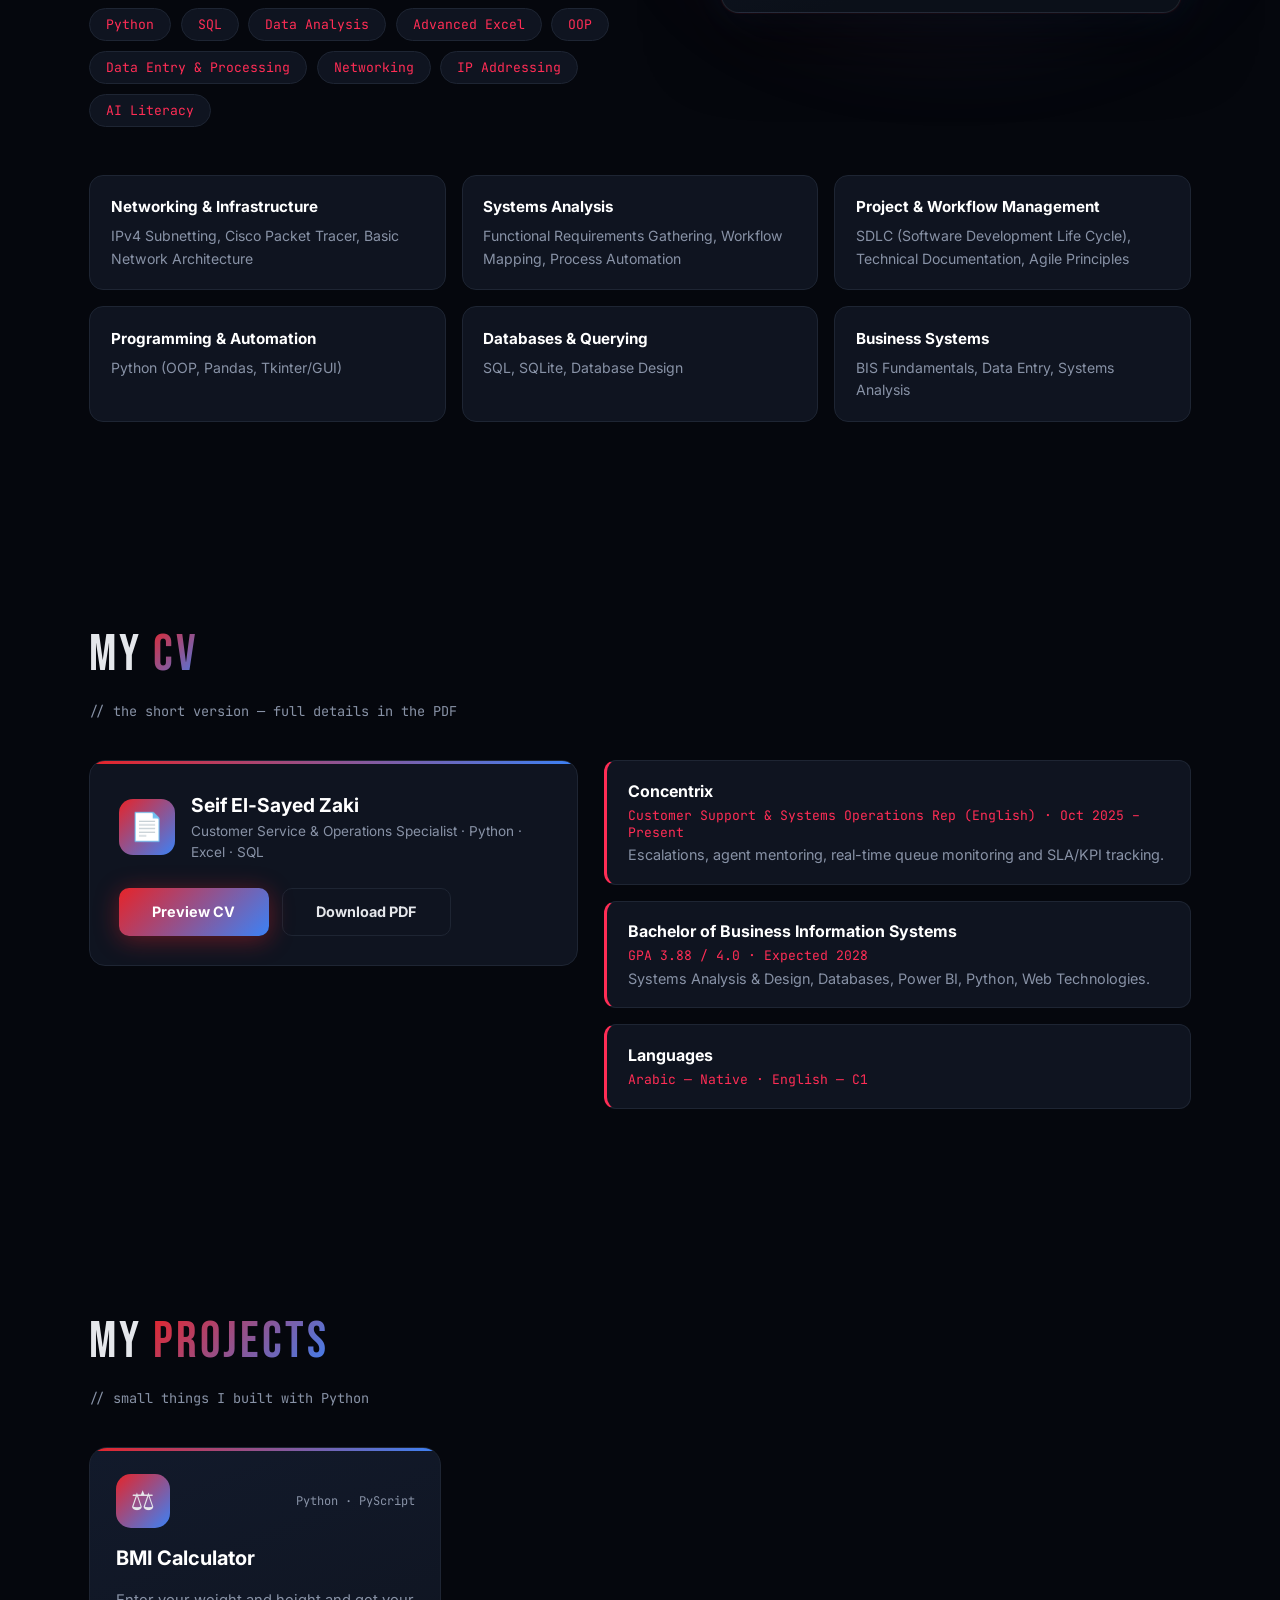
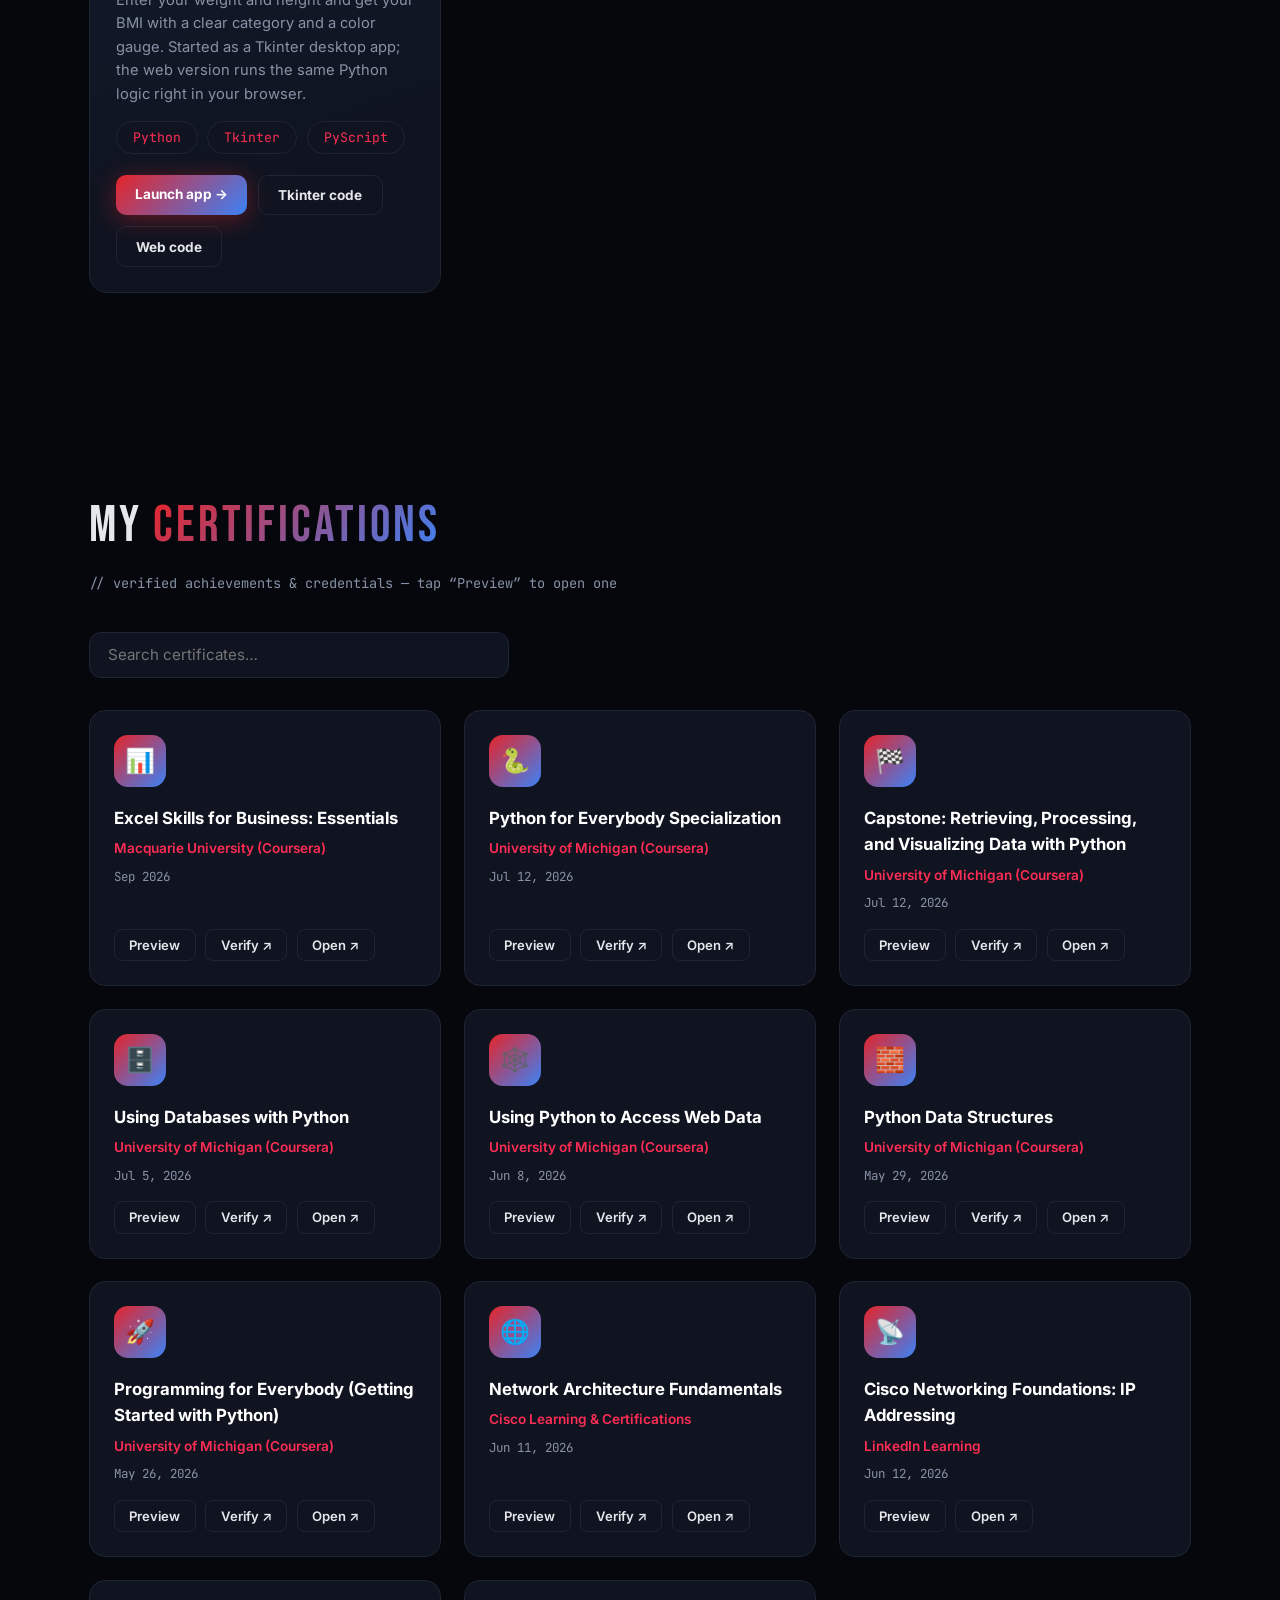
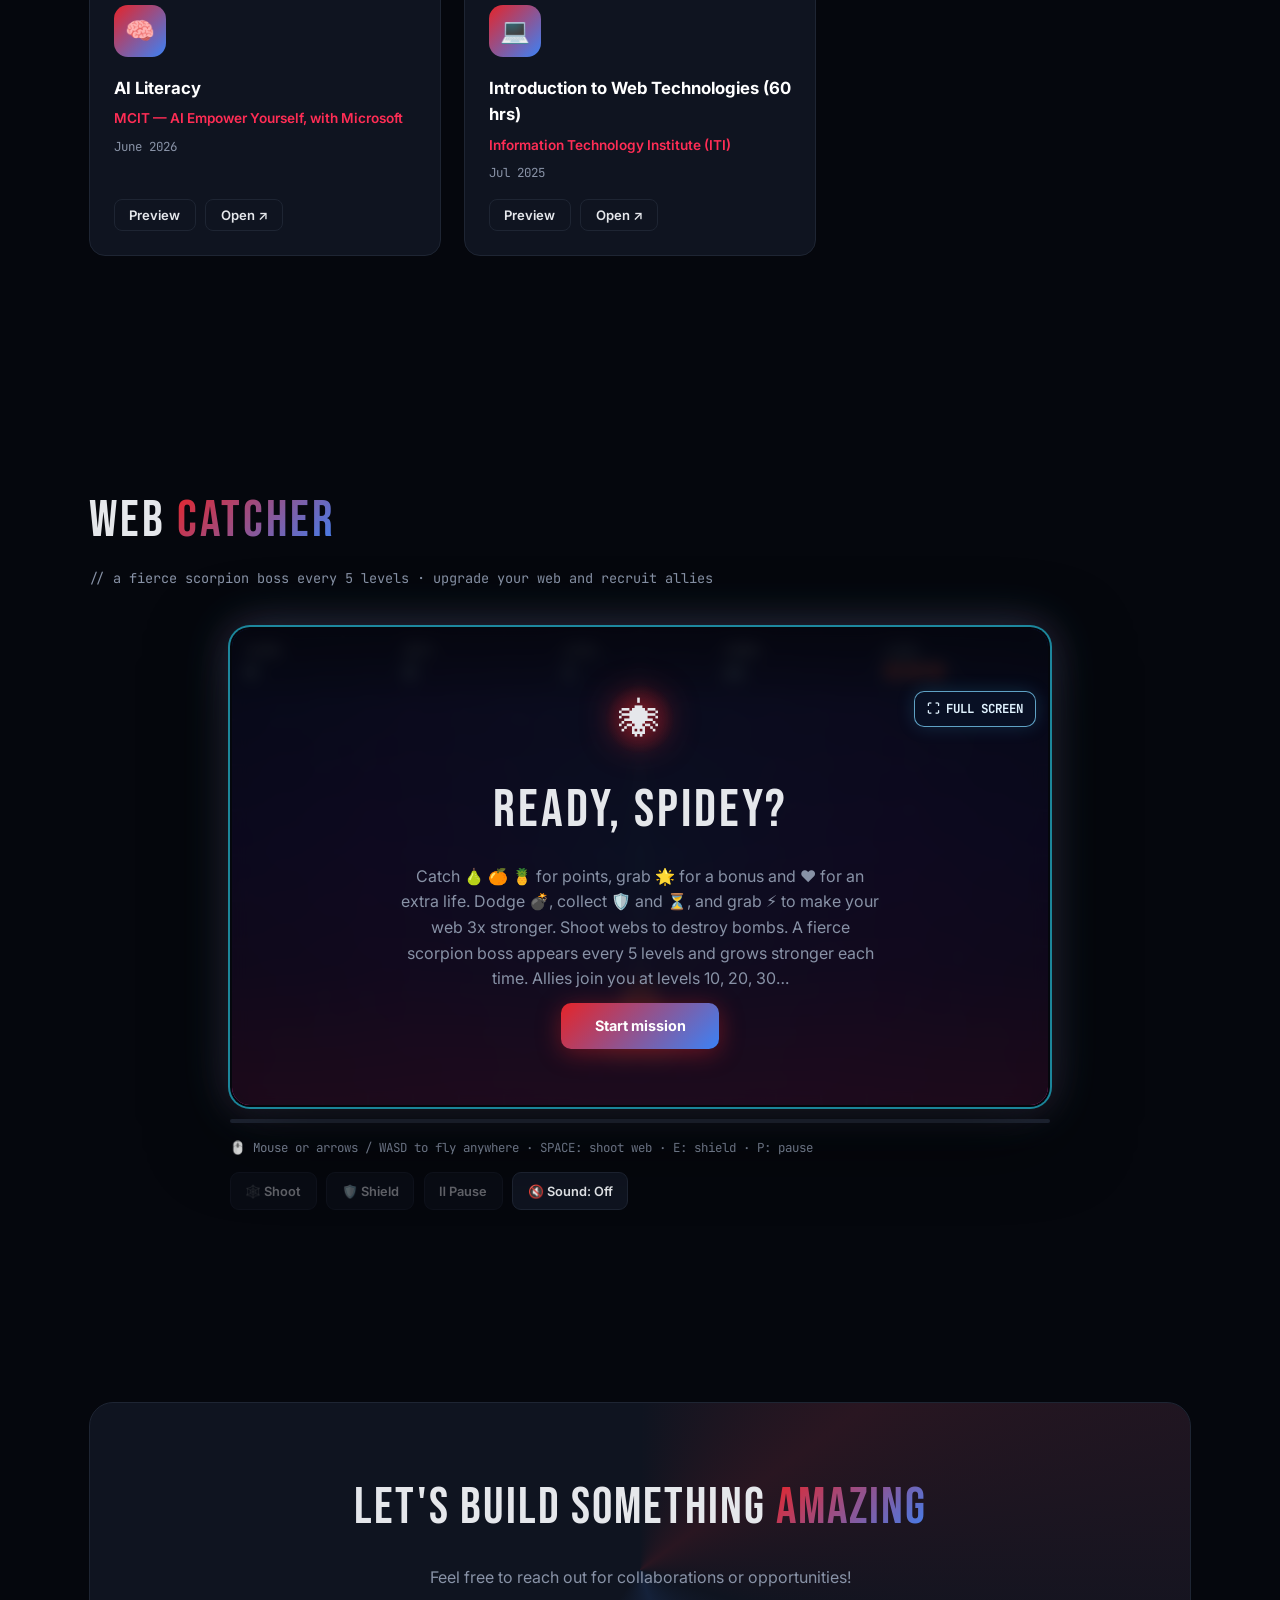
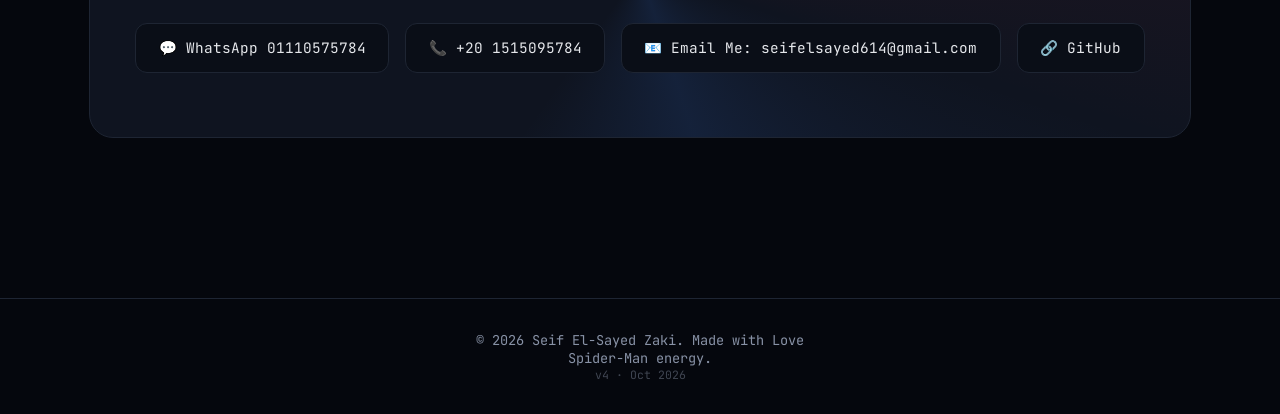
==== commit 1e5c697b: "Add files via upload" ====
--- a/index.html
+++ b/index.html
@@ -1,4 +1,4 @@
-<!-- Version 5 - updated 2026-10-14 -->
+<!-- Version 4 - updated 2026-10-14 -->
 <!doctype html>
 <html lang="en">
   <head>
@@ -30,7 +30,7 @@
       href="https://fonts.googleapis.com/css2?family=Inter:wght@300;400;600;800&family=JetBrains+Mono:wght@400;600&family=Bebas+Neue&display=swap"
       rel="stylesheet"
     />
-    <link rel="stylesheet" href="style.css?v=5" />
+    <link rel="stylesheet" href="style.css?v=4" />
   </head>
   <body>
     <div id="progress"></div>
@@ -86,18 +86,9 @@
       <div class="cta-group">
         <a href="#certs" class="btn btn-primary">View My Certifications →</a>
         <a href="#cv" class="btn btn-ghost">View My CV</a>
-        <a href="#projects" class="btn btn-ghost">💻 My Projects</a>
         <a href="#game" class="btn btn-ghost">🕷 Play Game</a>
         <a href="#contact" class="btn btn-ghost">Get in Touch</a>
       </div>
-      <a class="hero-project" href="bmi.html">
-        <span class="hp-icon" aria-hidden="true">⚖️</span>
-        <span class="hp-text">
-          <b>New project · BMI Calculator</b>
-          <small>Python running in your browser — tap to launch</small>
-        </span>
-        <span class="hp-arrow" aria-hidden="true">→</span>
-      </a>
       <div class="stats">
         <div class="stat">
           <b data-count="0" id="certCount">0</b><span>Certificates</span>
@@ -448,7 +439,7 @@
     <footer>
       <p>© 2026 Seif El-Sayed Zaki. Made with Love</p>
       <p>Spider-Man energy.</p>
-      <p style="opacity:.45;font-size:.72rem">v5 · Oct 2026</p>
+      <p style="opacity:.45;font-size:.72rem">v4 · Oct 2026</p>
     </footer>
     <button id="toTop" type="button" aria-label="Back to top">↑</button>
 
@@ -473,8 +464,8 @@
       </div>
     </div>
 
-    <script src="certificates.js?v=5"></script>
-    <script src="main.js?v=5"></script>
-    <script src="game.js?v=5"></script>
+    <script src="certificates.js?v=4"></script>
+    <script src="main.js?v=4"></script>
+    <script src="game.js?v=4"></script>
   </body>
 </html>
--- a/style.css
+++ b/style.css
@@ -1,4 +1,4 @@
-/* Version 5 - updated 2026-10-14 */
+/* Version 4 - updated 2026-10-14 */
 /* Seif Zaki portfolio styles */
 
 :root {
@@ -253,34 +253,6 @@
 @keyframes shine { to { left: 160%; } }
 .btn-ghost { background: transparent; color: var(--text); border: 1px solid var(--border); }
 .btn-ghost:hover { border-color: var(--blue); }
-
-/* featured project chip in the hero */
-.hero-project {
-  display: flex; align-items: center; gap: 1rem;
-  width: 100%; max-width: 460px;
-  margin-bottom: 2rem;
-  padding: .9rem 1.2rem;
-  text-align: left; text-decoration: none; color: var(--text);
-  background: linear-gradient(90deg, rgba(230,36,41,.10), rgba(59,130,246,.10));
-  border: 1px solid rgba(255,45,85,.45);
-  border-radius: 16px;
-  box-shadow: 0 0 28px rgba(230,36,41,.15);
-  transition: transform .25s, box-shadow .25s, border-color .25s;
-}
-.hero-project:hover { transform: translateY(-3px); border-color: var(--accent); box-shadow: 0 8px 36px rgba(230,36,41,.35); }
-.hp-icon {
-  flex-shrink: 0;
-  width: 46px; height: 46px;
-  display: grid; place-items: center;
-  border-radius: 13px;
-  background: var(--gradient);
-  font-size: 1.5rem;
-}
-.hp-text { display: flex; flex-direction: column; min-width: 0; }
-.hp-text b { color: #fff; font-size: .98rem; }
-.hp-text small { color: var(--muted); font-size: .78rem; }
-.hp-arrow { margin-left: auto; color: var(--accent); font-size: 1.3rem; transition: transform .25s; }
-.hero-project:hover .hp-arrow { transform: translateX(5px); }
 
 .stats { display: flex; flex-wrap: wrap; justify-content: center; gap: 1rem; }
 .stat {
